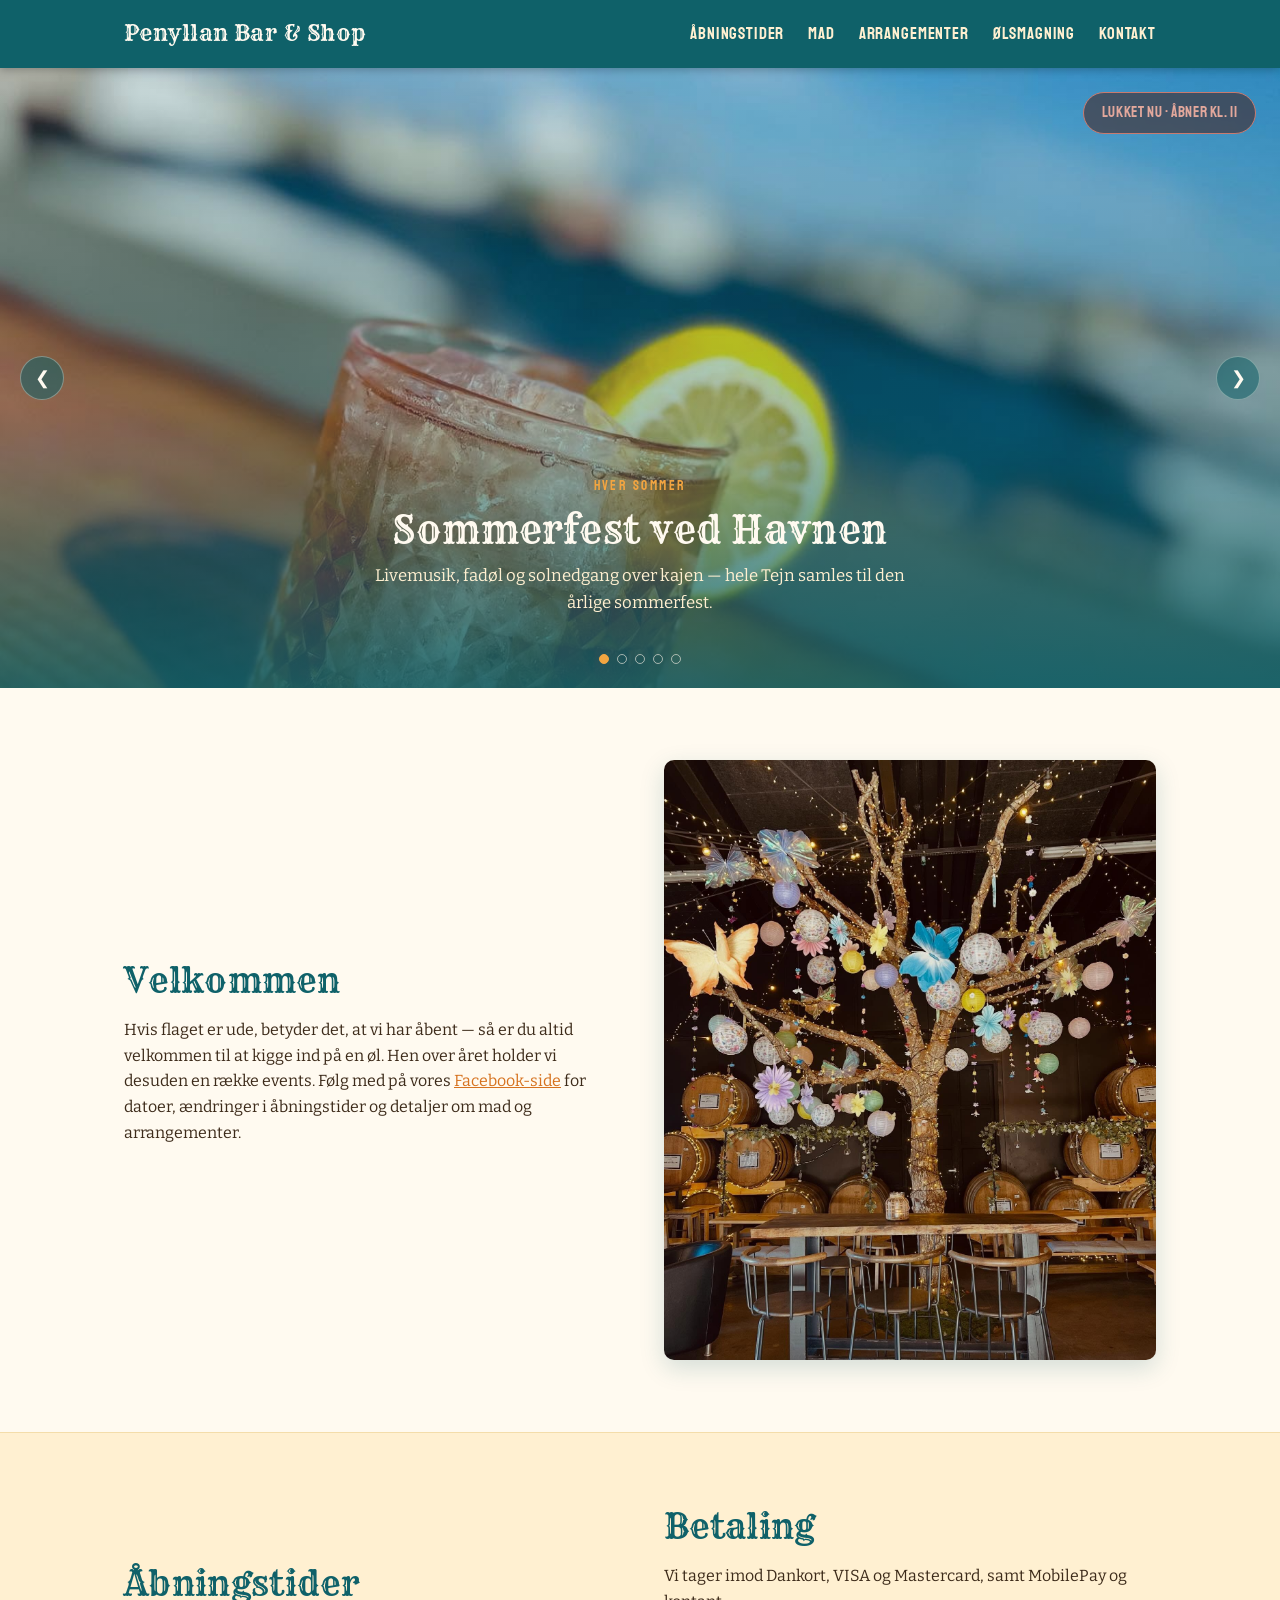
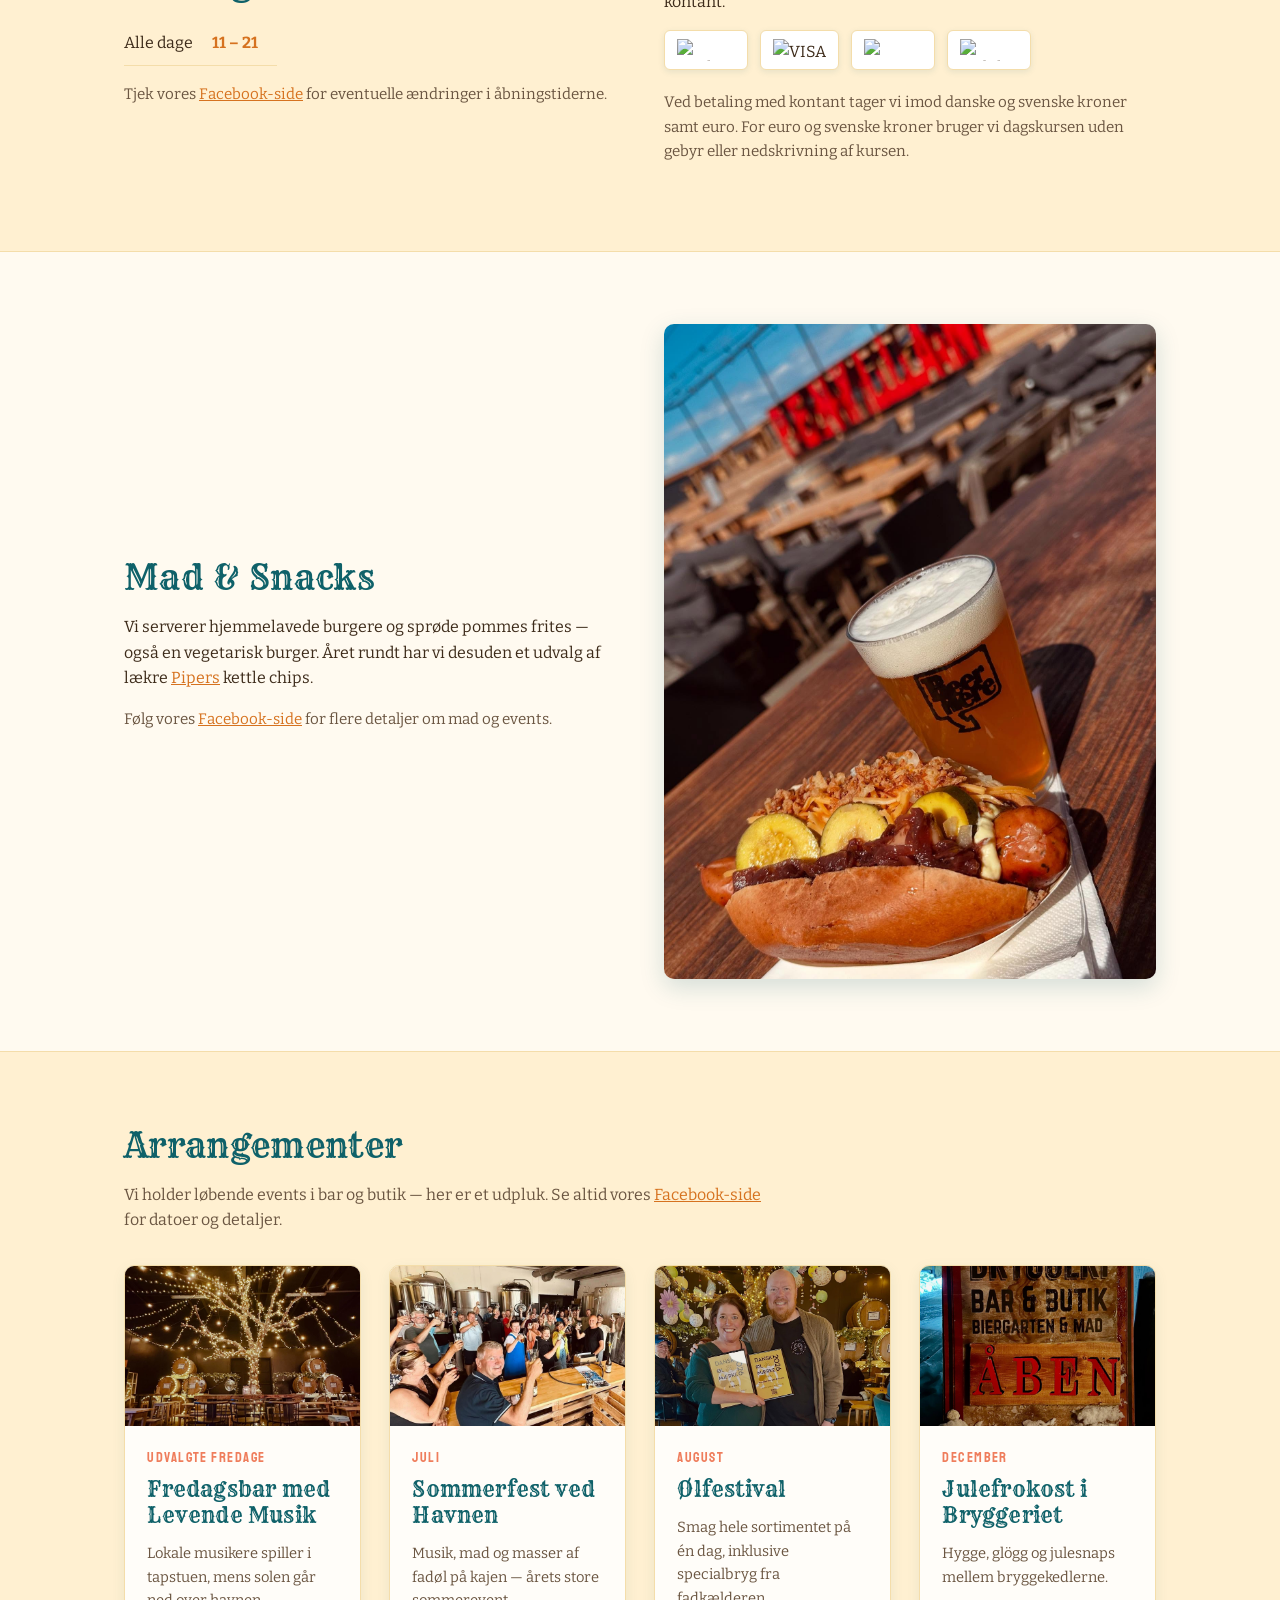
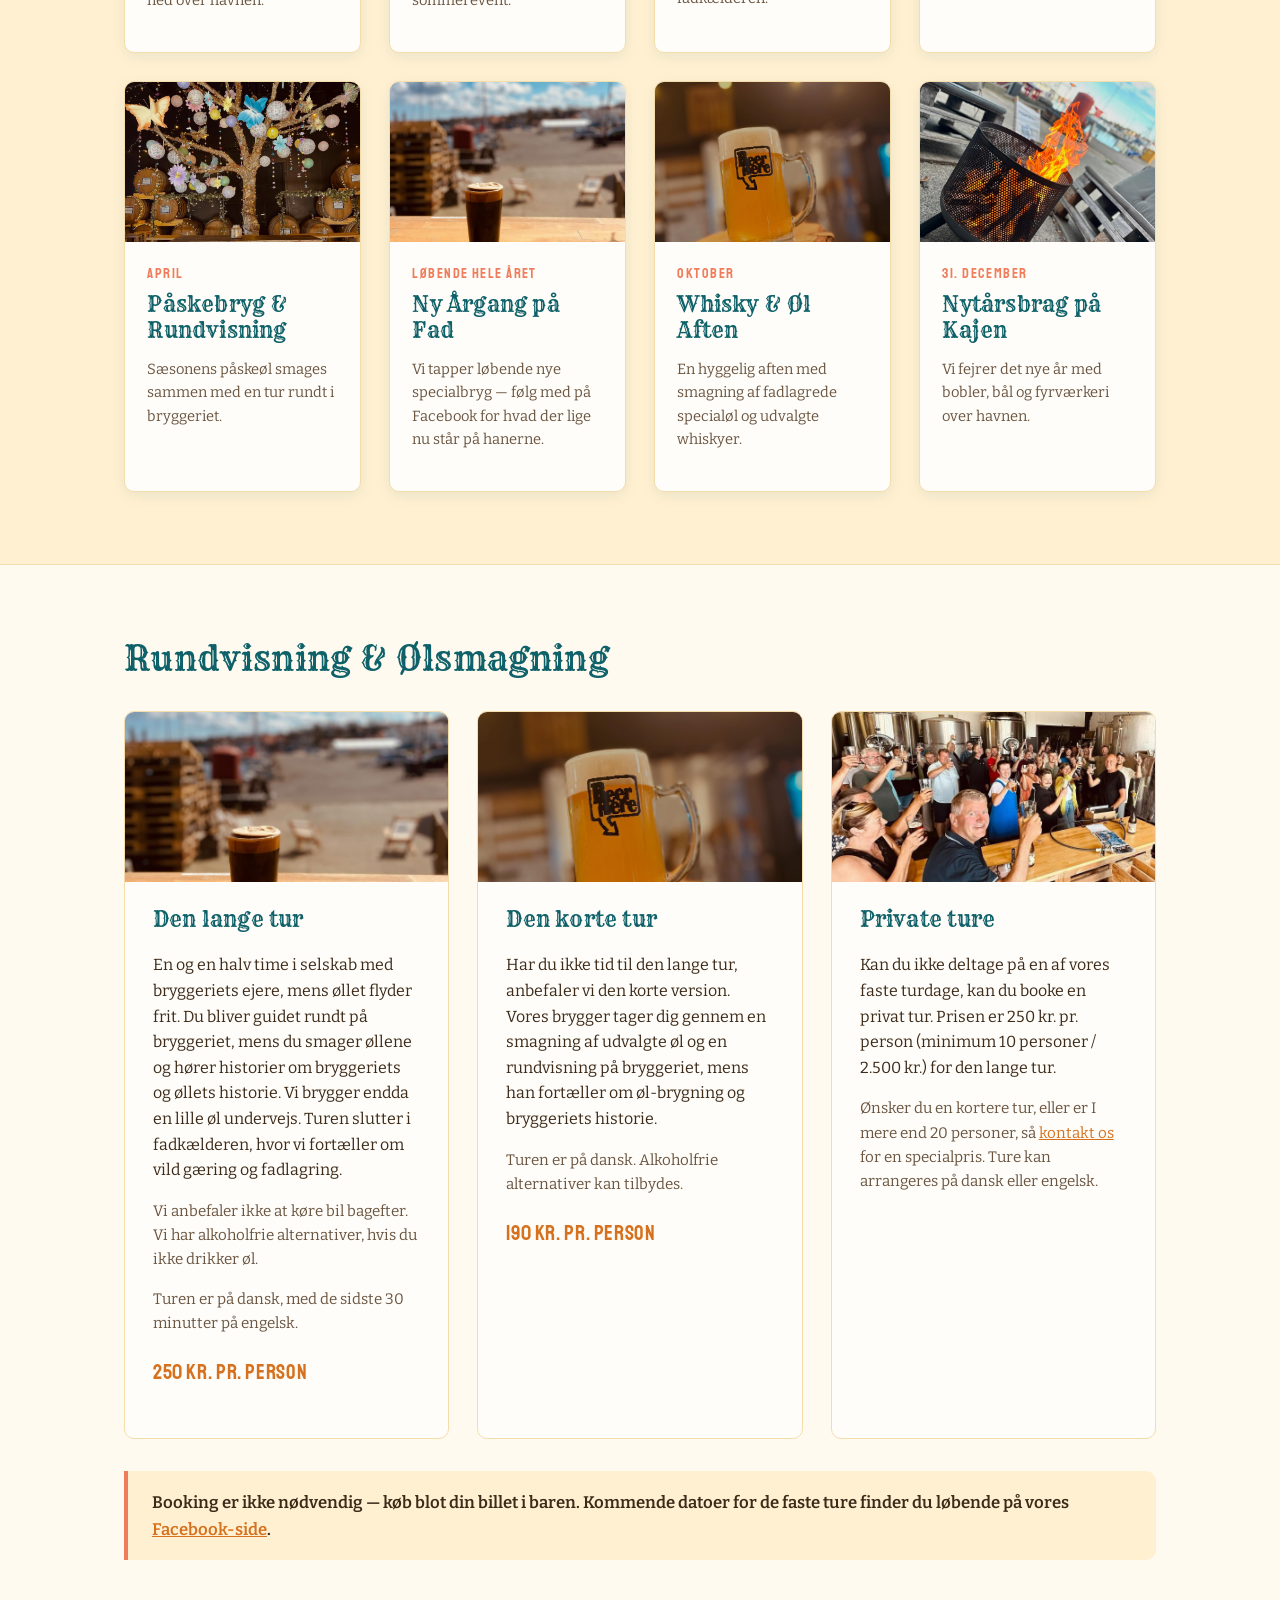
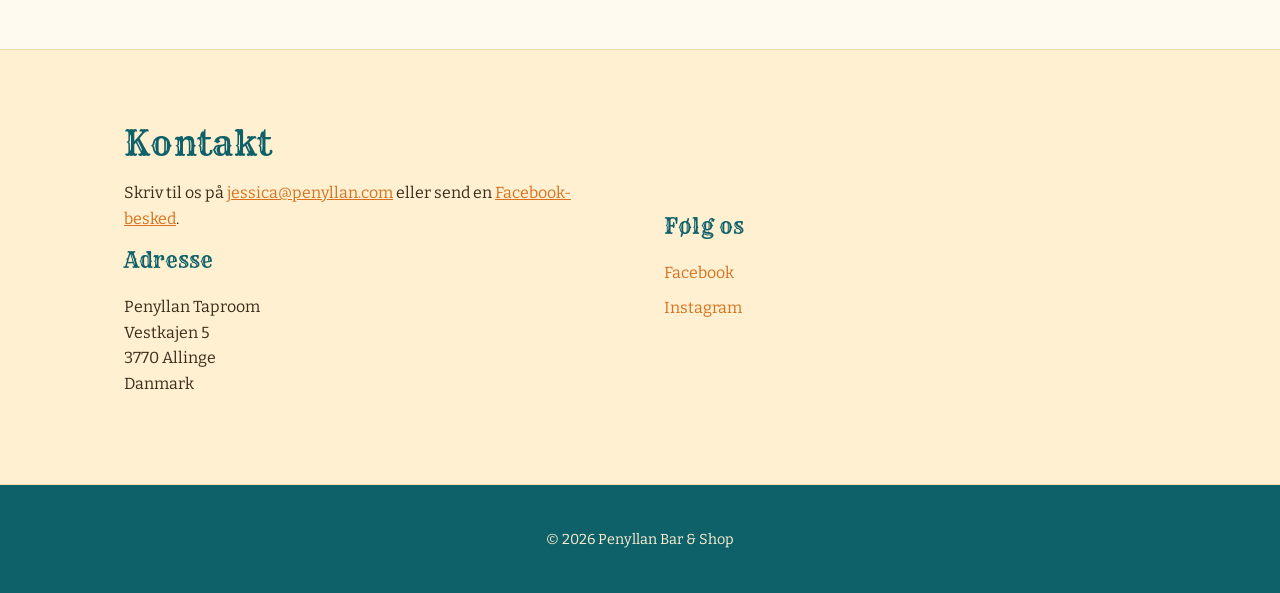
==== index.html @ b6dc0a8c "Add files via upload" ====
<!DOCTYPE html>
<html lang="da">
<head>
<meta charset="UTF-8">
<meta name="viewport" content="width=device-width, initial-scale=1.0">
<title>Penyllan Bar &amp; Shop</title>
<meta name="description" content="Penyllans Bar &amp; Butik ligger ved havnen i Tejn på Bornholm. Kom forbi og smag på et af vores 12 fadøl med udsigt over havnen.">
<link rel="preconnect" href="https://fonts.googleapis.com">
<link rel="preconnect" href="https://fonts.gstatic.com" crossorigin>
<link href="https://fonts.googleapis.com/css2?family=Rye&family=Staatliches&family=Bitter:ital,wght@0,400;0,600;0,700;1,400&display=swap" rel="stylesheet">
<link rel="stylesheet" href="styles.css">
</head>
<body>

<header class="site-header">
  <div class="container header-inner">
    <a href="#top" class="logo">Penyllan Bar &amp; Shop</a>

    <nav class="main-nav" id="main-nav">
      <a href="#aabningstider">Åbningstider</a>
      <a href="#mad">Mad</a>
      <a href="#arrangementer">Arrangementer</a>
      <a href="#tours">Ølsmagning</a>
      <a href="#kontakt">Kontakt</a>
    </nav>

    <button class="nav-toggle" id="nav-toggle" aria-label="Åbn menu" aria-expanded="false">
      <span></span><span></span><span></span>
    </button>
  </div>
</header>

<main id="top">

  <!-- Hero carousel -->
  <section class="carousel" id="carousel" aria-roledescription="karrusel" aria-label="Billeder fra arrangementer og fester">

    <div class="carousel-track" id="carousel-track">

      <div class="slide is-active" data-index="0">
        <img src="images/sommerfest-cocktail.jpg" alt="Cocktail med citron ved havnen i solskin">
        <div class="slide-caption">
          <p class="eyebrow">Hver sommer</p>
          <h2>Sommerfest ved Havnen</h2>
          <p>Livemusik, fadøl og solnedgang over kajen — hele Tejn samles til den årlige sommerfest.</p>
        </div>
      </div>

      <div class="slide" data-index="1">
        <img src="images/oelfestival-stout.jpg" alt="Mørk stout på bord med udsigt over havnen">
        <div class="slide-caption">
          <p class="eyebrow">August</p>
          <h2>Ølfestival</h2>
          <p>Smag dig gennem hele sortimentet på én dag — fra klassikere til eksperimenter fra fadkælderen.</p>
        </div>
      </div>

      <div class="slide" data-index="2">
        <img src="images/levende-musik-krus.jpg" alt="Beer Here krus på tønde med lyskæder">
        <div class="slide-caption">
          <p class="eyebrow">Udvalgte fredage</p>
          <h2>Levende Musik i Tapstuen</h2>
          <p>Lokale bands spiller til en øl og godt selskab med udsigt over havnen.</p>
        </div>
      </div>

      <div class="slide" data-index="3">
        <img src="images/julefrokost-skilt-sne.jpg" alt="Penyllan-skilt i sne med lyskæder om aftenen">
        <div class="slide-caption">
          <p class="eyebrow">December</p>
          <h2>Julefrokost i Bryggeriet</h2>
          <p>Hygge, glögg og julesnaps blandt bryggekedlerne, når mørket falder på.</p>
        </div>
      </div>

      <div class="slide" data-index="4">
        <img src="images/nytaarsfest-baal.jpg" alt="Bålfad på terrassen ved havnen om aftenen">
        <div class="slide-caption">
          <p class="eyebrow">31. december</p>
          <h2>Nytårsfest på Kajen</h2>
          <p>Fyrværkeri, bobler og bobler af øl, når vi fejrer nytår sammen med havnen som kulisse.</p>
        </div>
      </div>

    </div>

    <button class="carousel-arrow prev" id="carousel-prev" aria-label="Forrige billede">&#10094;</button>
    <button class="carousel-arrow next" id="carousel-next" aria-label="Næste billede">&#10095;</button>

    <div class="carousel-dots" id="carousel-dots"></div>

    <span class="badge-status" id="open-status">Tjek Facebook for åbningstider</span>
  </section>

  <section id="om" class="section">
    <div class="container two-col">
      <div>
        <h2>Velkommen</h2>
        <p>
          Hvis flaget er ude, betyder det, at vi har åbent — så er du altid velkommen til at kigge ind på en øl.
          Hen over året holder vi desuden en række events. Følg med på vores
          <a href="https://www.facebook.com/penyllanbarandshop" target="_blank" rel="noopener">Facebook-side</a>
          for datoer, ændringer i åbningstider og detaljer om mad og arrangementer.
        </p>
      </div>
      <div class="image-frame">
        <img src="images/om-traepynt.jpg" alt="Pyntet træ med lyskæder og tønder i bryggeriet">
      </div>
    </div>
  </section>

  <section id="aabningstider" class="section alt">
    <div class="container two-col">
      <div>
        <h2>Åbningstider</h2>
        <table class="hours-table">
          <tbody>
            <tr><th>Alle dage</th><td>11 – 21</td></tr>
          </tbody>
        </table>
        <p class="note">
          Tjek vores <a href="https://www.facebook.com/penyllanbarandshop" target="_blank" rel="noopener">Facebook-side</a>
          for eventuelle ændringer i åbningstiderne.
        </p>
      </div>
      <div>
        <h2>Betaling</h2>
        <p>Vi tager imod Dankort, VISA og Mastercard, samt MobilePay og kontant.</p>
        <div class="card-logos">
          <img src="images/payment-dankort.png" alt="Dankort">
          <img src="images/payment-visa.svg" alt="VISA">
          <img src="images/payment-mastercard.svg" alt="Mastercard">
          <img src="images/payment-mobilepay.svg" alt="MobilePay">
        </div>
        <p class="note">
          Ved betaling med kontant tager vi imod danske og svenske kroner samt euro.
          For euro og svenske kroner bruger vi dagskursen uden gebyr eller nedskrivning af kursen.
        </p>
      </div>
    </div>
  </section>

  <section id="mad" class="section">
    <div class="container two-col reverse">
      <div>
        <h2>Mad &amp; Snacks</h2>
        <p>
          Vi serverer hjemmelavede burgere og sprøde pommes frites — også en vegetarisk burger.
          Året rundt har vi desuden et udvalg af lækre <a href="https://www.piperscrisps.com/en" target="_blank" rel="noopener">Pipers</a> kettle chips.
        </p>
        <p class="note">
          Følg vores <a href="https://www.facebook.com/penyllanbarandshop" target="_blank" rel="noopener">Facebook-side</a>
          for flere detaljer om mad og events.
        </p>
      </div>
      <div class="image-frame">
        <img src="images/mad-hotdog-oel.jpg" alt="Hotdog med tilbehør og et glas Beer Here">
      </div>
    </div>
  </section>

  <section id="arrangementer" class="section alt">
    <div class="container">
      <h2>Arrangementer</h2>
      <p class="section-intro">
        Vi holder løbende events i bar og butik — her er et udpluk. Se altid vores
        <a href="https://www.facebook.com/penyllanbarandshop/events" target="_blank" rel="noopener">Facebook-side</a>
        for datoer og detaljer.
      </p>

      <div class="event-grid">
        <article class="event-card">
          <div class="event-image">
            <img src="images/fredagsbar-traelys.jpg" alt="Hyggeligt aftenmiljø med tønder og lyskæder">
          </div>
          <div class="event-body">
            <p class="event-date">Udvalgte fredage</p>
            <h3>Fredagsbar med Levende Musik</h3>
            <p>Lokale musikere spiller i tapstuen, mens solen går ned over havnen.</p>
          </div>
        </article>

        <article class="event-card">
          <div class="event-image">
            <img src="images/sommerfest-skaal.jpg" alt="Gæster skåler sammen i bryggeriet">
          </div>
          <div class="event-body">
            <p class="event-date">Juli</p>
            <h3>Sommerfest ved Havnen</h3>
            <p>Musik, mad og masser af fadøl på kajen — årets store sommerevent.</p>
          </div>
        </article>

        <article class="event-card">
          <div class="event-image">
            <img src="images/oelfestival-pris.jpg" alt="Penyllan modtager Dansk Ølmærke 2026">
          </div>
          <div class="event-body">
            <p class="event-date">August</p>
            <h3>Ølfestival</h3>
            <p>Smag hele sortimentet på én dag, inklusive specialbryg fra fadkælderen.</p>
          </div>
        </article>

        <article class="event-card">
          <div class="event-image">
            <img src="images/julefrokost-aaben-skilt.jpg" alt="Penyllan Bryggeri skilt i sne om aftenen">
          </div>
          <div class="event-body">
            <p class="event-date">December</p>
            <h3>Julefrokost i Bryggeriet</h3>
            <p>Hygge, glögg og julesnaps mellem bryggekedlerne.</p>
          </div>
        </article>

        <article class="event-card">
          <div class="event-image">
            <img src="images/om-traepynt.jpg" alt="Pyntet træ med lyskæder i bryggeriet">
          </div>
          <div class="event-body">
            <p class="event-date">April</p>
            <h3>Påskebryg &amp; Rundvisning</h3>
            <p>Sæsonens påskeøl smages sammen med en tur rundt i bryggeriet.</p>
          </div>
        </article>

        <article class="event-card">
          <div class="event-image">
            <img src="images/oelfestival-stout.jpg" alt="Mørk øl på bord med udsigt over havnen">
          </div>
          <div class="event-body">
            <p class="event-date">Løbende hele året</p>
            <h3>Ny Årgang på Fad</h3>
            <p>Vi tapper løbende nye specialbryg — følg med på Facebook for hvad der lige nu står på hanerne.</p>
          </div>
        </article>

        <article class="event-card">
          <div class="event-image">
            <img src="images/levende-musik-krus.jpg" alt="Ølkrus på tønde med lyskæder om aftenen">
          </div>
          <div class="event-body">
            <p class="event-date">Oktober</p>
            <h3>Whisky &amp; Øl Aften</h3>
            <p>En hyggelig aften med smagning af fadlagrede specialøl og udvalgte whiskyer.</p>
          </div>
        </article>

        <article class="event-card">
          <div class="event-image">
            <img src="images/nytaarsfest-baal.jpg" alt="Bålfad på terrassen ved havnen om aftenen">
          </div>
          <div class="event-body">
            <p class="event-date">31. december</p>
            <h3>Nytårsbrag på Kajen</h3>
            <p>Vi fejrer det nye år med bobler, bål og fyrværkeri over havnen.</p>
          </div>
        </article>
      </div>
    </div>
  </section>

  <section id="tours" class="section">
    <div class="container">
      <h2>Rundvisning &amp; Ølsmagning</h2>

      <div class="tour-grid">
        <article class="tour-card">
          <div class="tour-image">
            <img src="images/oelfestival-stout.jpg" alt="Smagning af mørk øl på bryggeriet">
          </div>
          <h3>Den lange tur</h3>
          <p>
            En og en halv time i selskab med bryggeriets ejere, mens øllet flyder frit.
            Du bliver guidet rundt på bryggeriet, mens du smager øllene og hører historier
            om bryggeriets og øllets historie. Vi brygger endda en lille øl undervejs.
            Turen slutter i fadkælderen, hvor vi fortæller om vild gæring og fadlagring.
          </p>
          <p class="note">Vi anbefaler ikke at køre bil bagefter. Vi har alkoholfrie alternativer, hvis du ikke drikker øl.</p>
          <p class="note">Turen er på dansk, med de sidste 30 minutter på engelsk.</p>
          <p class="price">250 kr. pr. person</p>
        </article>

        <article class="tour-card">
          <div class="tour-image">
            <img src="images/levende-musik-krus.jpg" alt="Ølkrus på tønde i tapstuen">
          </div>
          <h3>Den korte tur</h3>
          <p>
            Har du ikke tid til den lange tur, anbefaler vi den korte version.
            Vores brygger tager dig gennem en smagning af udvalgte øl og en rundvisning på bryggeriet,
            mens han fortæller om øl-brygning og bryggeriets historie.
          </p>
          <p class="note">Turen er på dansk. Alkoholfrie alternativer kan tilbydes.</p>
          <p class="price">190 kr. pr. person</p>
        </article>

        <article class="tour-card">
          <div class="tour-image">
            <img src="images/sommerfest-skaal.jpg" alt="Gæster skåler sammen under rundvisning">
          </div>
          <h3>Private ture</h3>
          <p>
            Kan du ikke deltage på en af vores faste turdage, kan du booke en privat tur.
            Prisen er 250 kr. pr. person (minimum 10 personer / 2.500 kr.) for den lange tur.
          </p>
          <p class="note">
            Ønsker du en kortere tur, eller er I mere end 20 personer, så
            <a href="mailto:jessica@penyllan.com">kontakt os</a> for en specialpris.
            Ture kan arrangeres på dansk eller engelsk.
          </p>
        </article>
      </div>

      <p class="callout">
        Booking er ikke nødvendig — køb blot din billet i baren.
        Kommende datoer for de faste ture finder du løbende på vores
        <a href="https://www.facebook.com/penyllanbarandshop/events" target="_blank" rel="noopener">Facebook-side</a>.
      </p>
    </div>
  </section>

  <section id="kontakt" class="section alt">
    <div class="container two-col">
      <div>
        <h2>Kontakt</h2>
        <p>
          Skriv til os på <a href="mailto:jessica@penyllan.com">jessica@penyllan.com</a>
          eller send en <a href="https://m.me/penyllan" target="_blank" rel="noopener">Facebook-besked</a>.
        </p>
        <h3>Adresse</h3>
        <p>
          Penyllan Taproom<br>
          Vestkajen 5<br>
          3770 Allinge<br>
          Danmark
        </p>
      </div>
      <div>
        <h3>Følg os</h3>
        <ul class="social-list">
          <li><a href="https://www.facebook.com/penyllan" target="_blank" rel="noopener">Facebook</a></li>
          <li><a href="https://www.instagram.com/explore/locations/926824244/penyllan-brewery/?hl=en" target="_blank" rel="noopener">Instagram</a></li>
        </ul>
      </div>
    </div>
  </section>

</main>

<footer class="site-footer">
  <div class="container">
    <p>&copy; 2026 Penyllan Bar &amp; Shop</p>
  </div>
</footer>

<script src="script.js"></script>
</body>
</html>
---- styles.css ----
:root {
  --amber: #f2a541;
  --amber-dark: #d6721f;
  --coral: #ef7d5c;
  --ink: #3d2b1a;
  --ink-soft: #6b5642;
  --cream: #fffaf0;
  --cream-alt: #fff0d1;
  --line: #f4ddaa;
  --wood-dark: #1f8f95;
  --wood-darker: #0f6169;
  --max-width: 1080px;
  --radius: 10px;
  font-size: 16px;
}

* { box-sizing: border-box; }

html { scroll-behavior: smooth; }

body {
  margin: 0;
  font-family: "Bitter", Georgia, serif;
  color: var(--ink);
  background: var(--cream);
  line-height: 1.6;
}

h1, h2, h3 {
  font-family: "Rye", Georgia, "Times New Roman", serif;
  font-weight: normal;
  color: var(--wood-darker);
  line-height: 1.25;
  letter-spacing: 0.01em;
  margin-top: 0;
}

h1 { font-size: 2.75rem; }
h2 { font-size: 2.1rem; margin-bottom: 1rem; }
h3 { font-size: 1.3rem; }

.eyebrow {
  display: inline-block;
  font-family: "Staatliches", sans-serif;
  text-transform: uppercase;
  letter-spacing: 0.18em;
  font-size: 0.85rem;
  color: var(--amber-dark);
  margin-bottom: 0.5rem;
}

a {
  color: var(--amber-dark);
}

a:hover { color: var(--ink); }

img { max-width: 100%; display: block; }

.container {
  max-width: var(--max-width);
  margin: 0 auto;
  padding: 0 1.5rem;
}

.section-intro {
  max-width: 640px;
  color: var(--ink-soft);
}

/* Header */

.site-header {
  position: sticky;
  top: 0;
  z-index: 50;
  background: var(--wood-darker);
  box-shadow: 0 2px 8px rgba(0,0,0,0.25);
}

.header-inner {
  display: flex;
  align-items: center;
  justify-content: space-between;
  height: 68px;
}

.logo {
  font-family: "Rye", Georgia, serif;
  font-size: 1.4rem;
  font-weight: normal;
  color: var(--cream) !important;
  letter-spacing: 0.02em;
  text-decoration: none;
  white-space: nowrap;
  flex-shrink: 0;
}

.main-nav {
  display: flex;
  gap: 1.5rem;
}

.main-nav a {
  font-family: "Staatliches", sans-serif;
  color: var(--cream-alt) !important;
  text-decoration: none;
  font-size: 1.05rem;
  letter-spacing: 0.05em;
  text-transform: uppercase;
  white-space: nowrap;
}

.main-nav a:hover {
  color: var(--amber) !important;
}

.nav-toggle {
  display: none;
  flex-direction: column;
  justify-content: center;
  gap: 5px;
  width: 34px;
  height: 34px;
  background: none;
  border: none;
  cursor: pointer;
}

.nav-toggle span {
  display: block;
  height: 2px;
  background: var(--cream);
  border-radius: 2px;
}

/* Carousel */

.carousel {
  position: relative;
  overflow: hidden;
  height: min(78vh, 620px);
  background: var(--wood-darker);
}

.carousel-track {
  position: relative;
  height: 100%;
}

.slide {
  position: absolute;
  inset: 0;
  opacity: 0;
  visibility: hidden;
  transition: opacity 0.7s ease;
}

.slide.is-active {
  opacity: 1;
  visibility: visible;
}

.slide img {
  width: 100%;
  height: 100%;
  object-fit: cover;
}

.slide::after {
  content: "";
  position: absolute;
  inset: 0;
  background: linear-gradient(0deg, rgba(15,97,105,0.88) 0%, rgba(15,97,105,0.35) 45%, rgba(15,97,105,0.15) 100%);
}

.slide-caption {
  position: absolute;
  left: 0;
  right: 0;
  bottom: 0;
  padding: 3rem 1.75rem 4.5rem;
  max-width: 720px;
  margin: 0 auto;
  color: var(--cream);
  z-index: 2;
  text-align: center;
}

.slide-caption .eyebrow {
  color: var(--amber);
}

.slide-caption h2 {
  color: var(--cream);
  font-size: 2.4rem;
  margin-bottom: 0.6rem;
}

.slide-caption p:last-child {
  color: var(--cream-alt);
  font-size: 1.05rem;
  max-width: 560px;
  margin: 0 auto;
}

.carousel-arrow {
  position: absolute;
  top: 50%;
  transform: translateY(-50%);
  z-index: 3;
  background: rgba(15,97,105,0.55);
  color: var(--cream);
  border: 1px solid rgba(250,243,232,0.35);
  border-radius: 50%;
  width: 44px;
  height: 44px;
  font-size: 1.1rem;
  cursor: pointer;
  transition: background 0.2s ease;
}

.carousel-arrow:hover {
  background: var(--amber-dark);
}

.carousel-arrow.prev { left: 1.25rem; }
.carousel-arrow.next { right: 1.25rem; }

.carousel-dots {
  position: absolute;
  bottom: 1.5rem;
  left: 0;
  right: 0;
  z-index: 3;
  display: flex;
  justify-content: center;
  gap: 0.5rem;
}

.carousel-dots button {
  width: 10px;
  height: 10px;
  border-radius: 50%;
  border: 1px solid rgba(250,243,232,0.6);
  background: transparent;
  cursor: pointer;
  padding: 0;
}

.carousel-dots button.is-active {
  background: var(--amber);
  border-color: var(--amber);
}

.badge-status {
  position: absolute;
  top: 1.5rem;
  right: 1.5rem;
  z-index: 3;
  display: inline-block;
  padding: 0.5rem 1.1rem;
  border-radius: 999px;
  background: rgba(15,97,105,0.55);
  border: 1px solid var(--amber);
  color: var(--amber);
  font-family: "Staatliches", sans-serif;
  letter-spacing: 0.04em;
  font-size: 0.95rem;
  backdrop-filter: blur(2px);
}

.badge-status.open {
  background: rgba(30,60,30,0.55);
  border-color: #6fae6f;
  color: #a8dba8;
}

.badge-status.closed {
  background: rgba(70,30,25,0.55);
  border-color: #c97a6e;
  color: #e3a89c;
}

/* Sections */

.section {
  padding: 4.5rem 0;
}

.section.alt {
  background: var(--cream-alt);
  border-top: 1px solid var(--line);
  border-bottom: 1px solid var(--line);
}

.two-col {
  display: grid;
  grid-template-columns: 1fr 1fr;
  gap: 3rem;
  align-items: center;
}

.two-col.reverse {
  grid-template-columns: 1fr 1fr;
}

.two-col.reverse .image-frame {
  order: 2;
}

.image-frame {
  border-radius: var(--radius);
  overflow: hidden;
  box-shadow: 0 8px 24px rgba(15,97,105,0.18);
}

.note {
  color: var(--ink-soft);
  font-size: 0.95rem;
}

.callout {
  background: var(--cream-alt);
  border-left: 4px solid var(--coral);
  border-radius: 0 var(--radius) var(--radius) 0;
  padding: 1.1rem 1.5rem;
  font-size: 1.05rem;
  color: var(--ink);
  font-weight: 600;
}

.callout a {
  color: var(--amber-dark);
  text-decoration: underline;
}

.price {
  font-family: "Staatliches", sans-serif;
  letter-spacing: 0.03em;
  color: var(--amber-dark);
  font-size: 1.3rem;
}

/* Card logos */

.card-logos {
  display: flex;
  flex-wrap: wrap;
  gap: 0.75rem;
  margin: 1rem 0 1.25rem;
}

.card-logos img {
  height: 40px;
  width: auto;
  max-width: 84px;
  object-fit: contain;
  background: #fff;
  border-radius: 6px;
  border: 1px solid var(--line);
  box-shadow: 0 2px 6px rgba(15,97,105,0.1);
  padding: 0.5rem 0.75rem;
}

.card-logos {
  align-items: center;
}

/* Opening hours table */

.hours-table {
  border-collapse: collapse;
  margin-bottom: 1rem;
}

.hours-table th, .hours-table td {
  text-align: left;
  padding: 0.6rem 1.2rem 0.6rem 0;
  border-bottom: 1px solid var(--line);
}

.hours-table th {
  font-family: "Bitter", Georgia, serif;
  font-weight: normal;
  color: var(--ink);
}

.hours-table td {
  font-weight: bold;
  color: var(--amber-dark);
}

/* Events */

.event-grid {
  display: grid;
  grid-template-columns: repeat(4, 1fr);
  gap: 1.75rem;
  margin-top: 2rem;
}

.event-card {
  background: #fffdf9;
  border: 1px solid var(--line);
  border-radius: var(--radius);
  overflow: hidden;
  box-shadow: 0 4px 14px rgba(15,97,105,0.08);
  transition: transform 0.2s ease, box-shadow 0.2s ease;
}

.event-card:hover {
  transform: translateY(-4px);
  box-shadow: 0 10px 22px rgba(15,97,105,0.14);
}

.event-image img {
  width: 100%;
  height: 160px;
  object-fit: cover;
}

.event-body {
  padding: 1.25rem 1.4rem 1.5rem;
}

.event-date {
  font-family: "Staatliches", sans-serif;
  text-transform: uppercase;
  letter-spacing: 0.1em;
  font-size: 0.9rem;
  color: var(--coral);
  margin: 0 0 0.4rem;
}

.event-body h3 {
  margin-bottom: 0.5rem;
}

.event-body p:last-child {
  color: var(--ink-soft);
  font-size: 0.92rem;
}

/* Tours */

.tour-grid {
  display: grid;
  grid-template-columns: repeat(3, 1fr);
  gap: 1.75rem;
  margin: 2rem 0;
}

.tour-card {
  background: var(--cream-alt);
  border: 1px solid var(--line);
  border-radius: var(--radius);
  padding: 0 0 1.75rem;
  overflow: hidden;
}

.section:not(.alt) .tour-card {
  background: #fffdf9;
}

.tour-image {
  margin: 0 0 1.5rem;
}

.tour-image img {
  width: 100%;
  height: 170px;
  object-fit: cover;
}

.tour-card h3,
.tour-card p {
  margin-left: 1.75rem;
  margin-right: 1.75rem;
}

/* Contact / social */

.social-list {
  list-style: none;
  padding: 0;
  margin: 0;
  display: flex;
  flex-direction: column;
  gap: 0.6rem;
}

.social-list a {
  text-decoration: none;
}

/* Footer */

.site-footer {
  background: var(--wood-darker);
  color: var(--cream-alt);
  padding: 1.75rem 0;
  text-align: center;
  font-size: 0.9rem;
}

/* Responsive */

@media (max-width: 900px) {
  .event-grid {
    grid-template-columns: repeat(2, 1fr);
  }
}

@media (max-width: 800px) {
  .two-col, .two-col.reverse {
    grid-template-columns: 1fr;
    gap: 2rem;
  }

  .two-col.reverse .image-frame {
    order: 0;
  }

  .tour-grid {
    grid-template-columns: 1fr;
  }
}

@media (max-width: 700px) {
  h1 { font-size: 2.1rem; }

  .main-nav {
    position: absolute;
    top: 68px;
    left: 0;
    right: 0;
    background: var(--wood-darker);
    flex-direction: column;
    gap: 0;
    max-height: 0;
    overflow: hidden;
    transition: max-height 0.25s ease;
  }

  .main-nav.open {
    max-height: 400px;
  }

  .main-nav a {
    padding: 1rem 1.5rem;
    border-top: 1px solid rgba(255,255,255,0.08);
  }

  .nav-toggle {
    display: flex;
  }

  .carousel {
    height: min(60vh, 480px);
  }

  .slide-caption {
    padding: 2rem 1.25rem 3.5rem;
  }

  .slide-caption h2 {
    font-size: 1.7rem;
  }

  .event-grid {
    grid-template-columns: 1fr;
  }
}
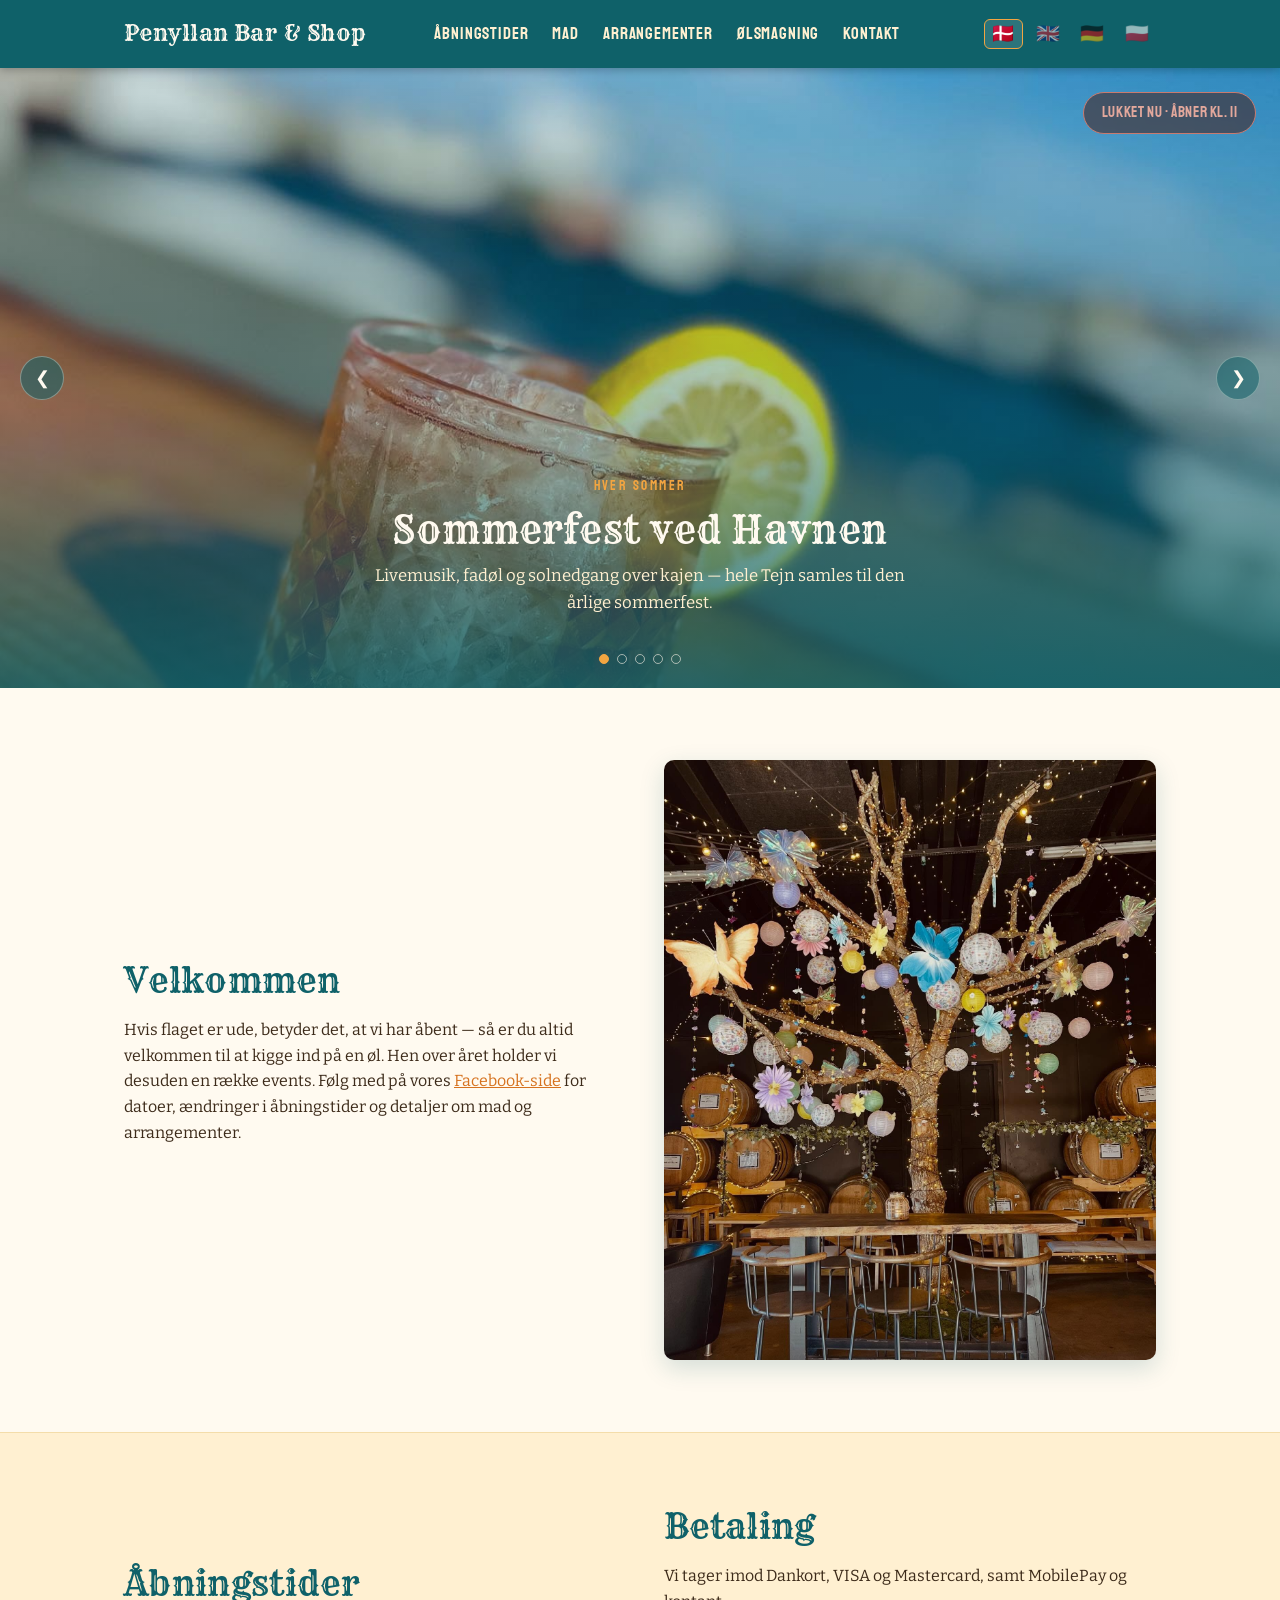
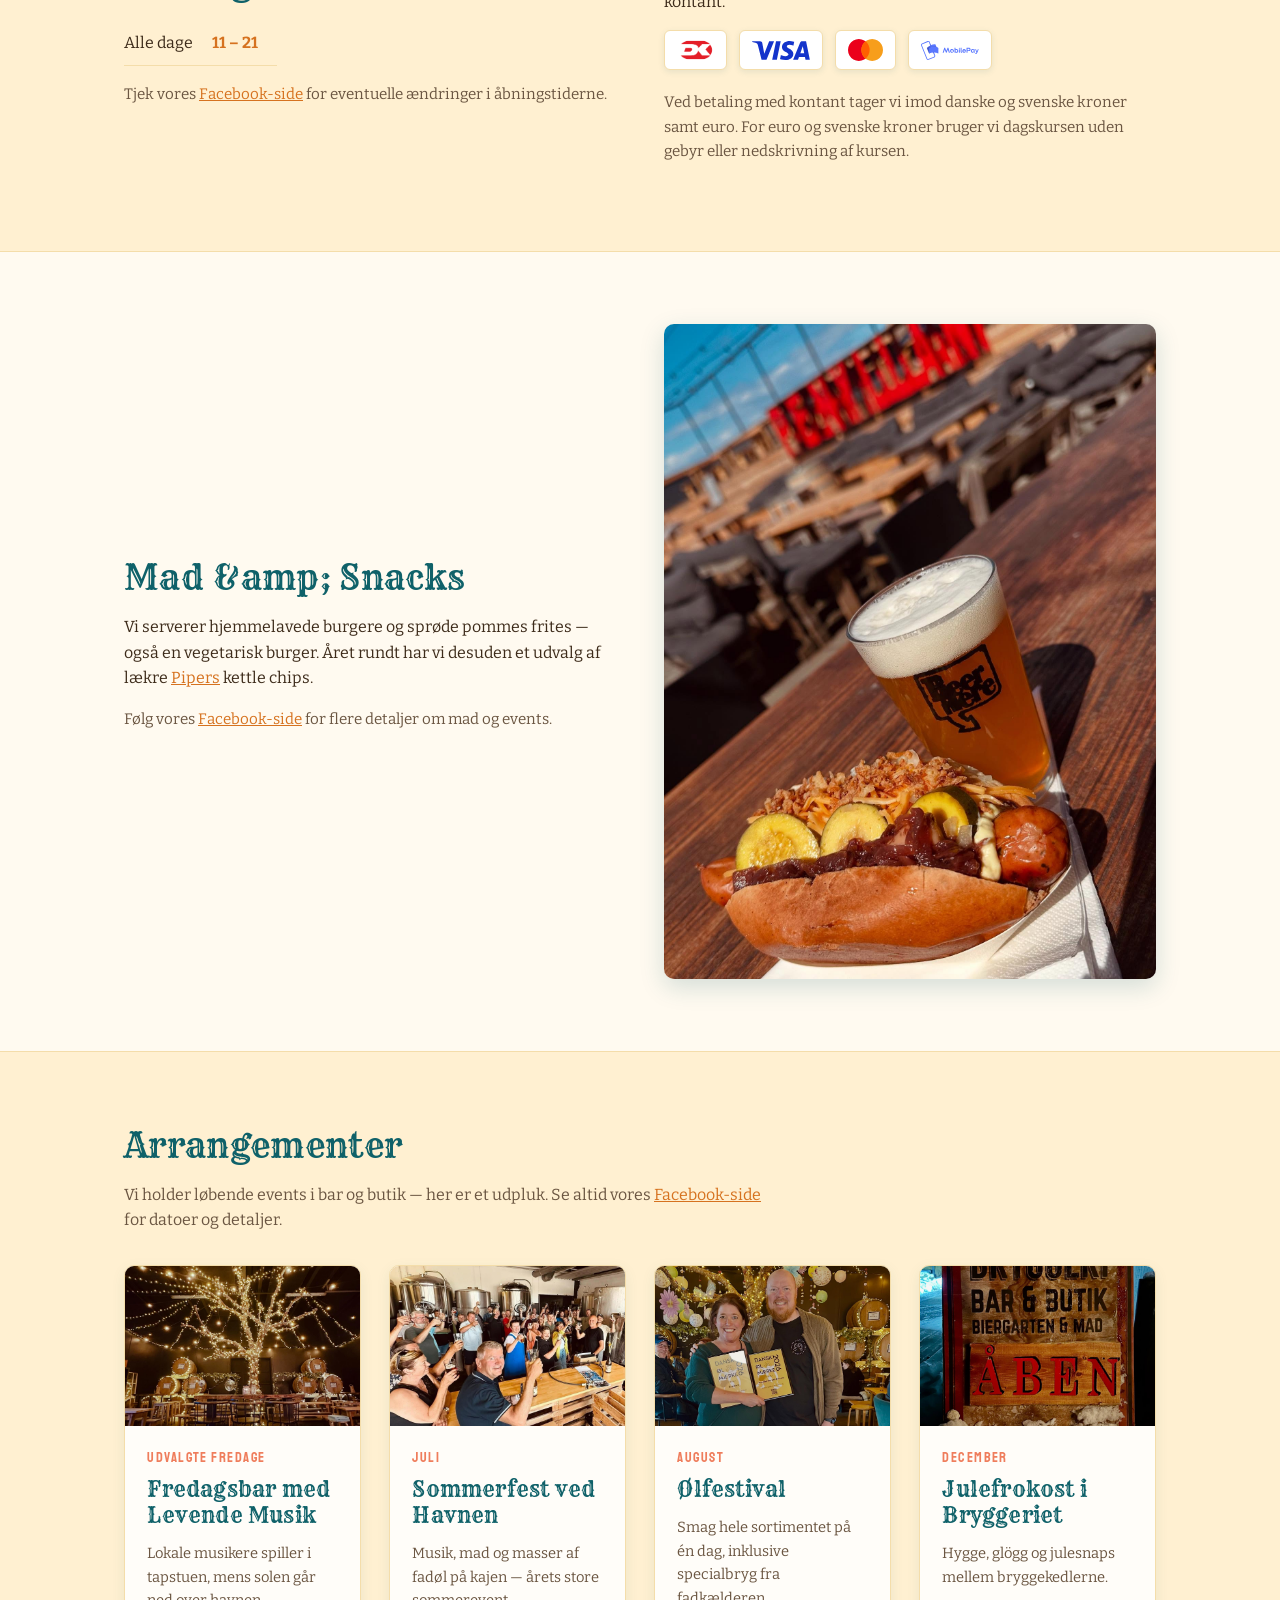
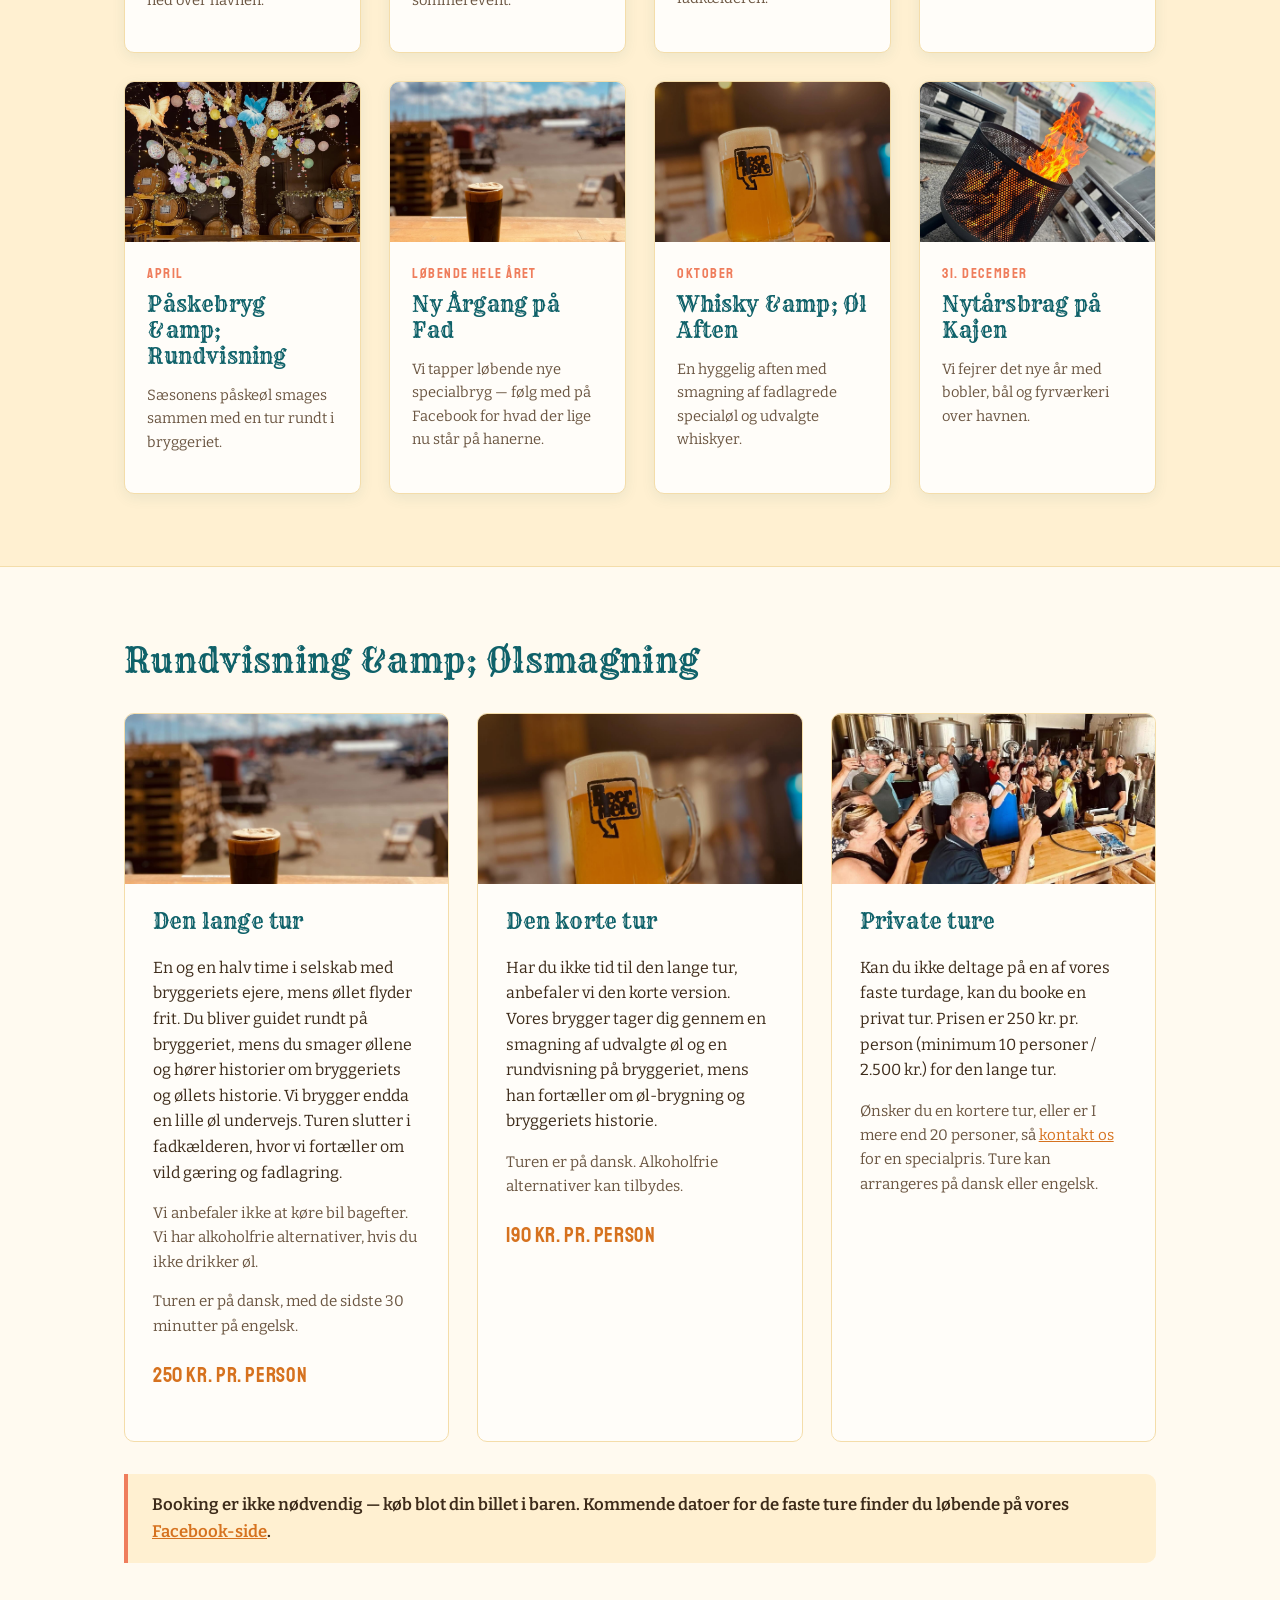
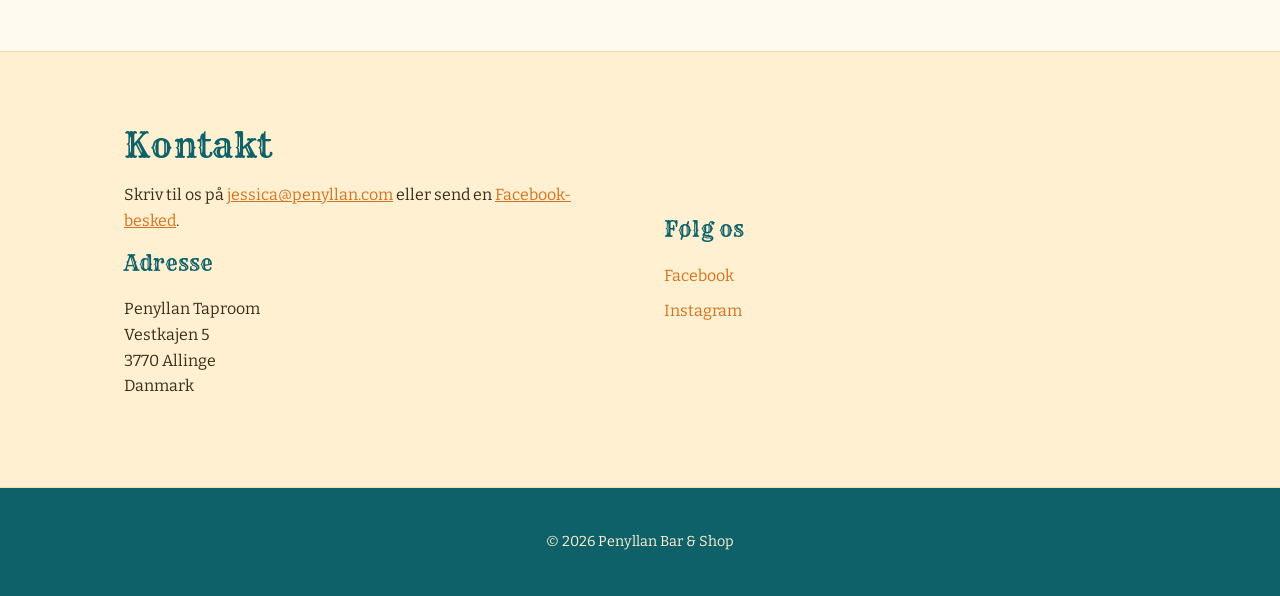
==== commit e8d12425: "Add files via upload" ====
--- a/index.html
+++ b/index.html
@@ -17,14 +17,21 @@
     <a href="#top" class="logo">Penyllan Bar &amp; Shop</a>
 
     <nav class="main-nav" id="main-nav">
-      <a href="#aabningstider">Åbningstider</a>
-      <a href="#mad">Mad</a>
-      <a href="#arrangementer">Arrangementer</a>
-      <a href="#tours">Ølsmagning</a>
-      <a href="#kontakt">Kontakt</a>
+      <a href="#aabningstider" data-i18n="nav.hours">Åbningstider</a>
+      <a href="#mad" data-i18n="nav.food">Mad</a>
+      <a href="#arrangementer" data-i18n="nav.events">Arrangementer</a>
+      <a href="#tours" data-i18n="nav.tours">Ølsmagning</a>
+      <a href="#kontakt" data-i18n="nav.contact">Kontakt</a>
     </nav>
 
-    <button class="nav-toggle" id="nav-toggle" aria-label="Åbn menu" aria-expanded="false">
+    <div class="lang-switcher" id="lang-switcher">
+      <button type="button" class="lang-btn is-active" data-lang="da" aria-label="Dansk" title="Dansk">🇩🇰</button>
+      <button type="button" class="lang-btn" data-lang="en" aria-label="English" title="English">🇬🇧</button>
+      <button type="button" class="lang-btn" data-lang="de" aria-label="Deutsch" title="Deutsch">🇩🇪</button>
+      <button type="button" class="lang-btn" data-lang="pl" aria-label="Polski" title="Polski">🇵🇱</button>
+    </div>
+
+    <button class="nav-toggle" id="nav-toggle" aria-label="Åbn menu" data-i18n-aria="nav.toggle" aria-expanded="false">
       <span></span><span></span><span></span>
     </button>
   </div>
@@ -33,70 +40,70 @@
 <main id="top">
 
   <!-- Hero carousel -->
-  <section class="carousel" id="carousel" aria-roledescription="karrusel" aria-label="Billeder fra arrangementer og fester">
+  <section class="carousel" id="carousel" aria-roledescription="karrusel" aria-label="Billeder fra arrangementer og fester" data-i18n-aria="carousel.ariaLabel">
 
     <div class="carousel-track" id="carousel-track">
 
       <div class="slide is-active" data-index="0">
-        <img src="images/sommerfest-cocktail.jpg" alt="Cocktail med citron ved havnen i solskin">
-        <div class="slide-caption">
-          <p class="eyebrow">Hver sommer</p>
-          <h2>Sommerfest ved Havnen</h2>
-          <p>Livemusik, fadøl og solnedgang over kajen — hele Tejn samles til den årlige sommerfest.</p>
+        <img src="images/sommerfest-cocktail.jpg" alt="Cocktail med citron ved havnen i solskin" data-i18n-alt="slide1.alt">
+        <div class="slide-caption">
+          <p class="eyebrow" data-i18n="slide1.eyebrow">Hver sommer</p>
+          <h2 data-i18n="slide1.title">Sommerfest ved Havnen</h2>
+          <p data-i18n="slide1.text">Livemusik, fadøl og solnedgang over kajen — hele Tejn samles til den årlige sommerfest.</p>
         </div>
       </div>
 
       <div class="slide" data-index="1">
-        <img src="images/oelfestival-stout.jpg" alt="Mørk stout på bord med udsigt over havnen">
-        <div class="slide-caption">
-          <p class="eyebrow">August</p>
-          <h2>Ølfestival</h2>
-          <p>Smag dig gennem hele sortimentet på én dag — fra klassikere til eksperimenter fra fadkælderen.</p>
+        <img src="images/oelfestival-stout.jpg" alt="Mørk stout på bord med udsigt over havnen" data-i18n-alt="slide2.alt">
+        <div class="slide-caption">
+          <p class="eyebrow" data-i18n="slide2.eyebrow">August</p>
+          <h2 data-i18n="slide2.title">Ølfestival</h2>
+          <p data-i18n="slide2.text">Smag dig gennem hele sortimentet på én dag — fra klassikere til eksperimenter fra fadkælderen.</p>
         </div>
       </div>
 
       <div class="slide" data-index="2">
-        <img src="images/levende-musik-krus.jpg" alt="Beer Here krus på tønde med lyskæder">
-        <div class="slide-caption">
-          <p class="eyebrow">Udvalgte fredage</p>
-          <h2>Levende Musik i Tapstuen</h2>
-          <p>Lokale bands spiller til en øl og godt selskab med udsigt over havnen.</p>
+        <img src="images/levende-musik-krus.jpg" alt="Beer Here krus på tønde med lyskæder" data-i18n-alt="slide3.alt">
+        <div class="slide-caption">
+          <p class="eyebrow" data-i18n="slide3.eyebrow">Udvalgte fredage</p>
+          <h2 data-i18n="slide3.title">Levende Musik i Tapstuen</h2>
+          <p data-i18n="slide3.text">Lokale bands spiller til en øl og godt selskab med udsigt over havnen.</p>
         </div>
       </div>
 
       <div class="slide" data-index="3">
-        <img src="images/julefrokost-skilt-sne.jpg" alt="Penyllan-skilt i sne med lyskæder om aftenen">
-        <div class="slide-caption">
-          <p class="eyebrow">December</p>
-          <h2>Julefrokost i Bryggeriet</h2>
-          <p>Hygge, glögg og julesnaps blandt bryggekedlerne, når mørket falder på.</p>
+        <img src="images/julefrokost-skilt-sne.jpg" alt="Penyllan-skilt i sne med lyskæder om aftenen" data-i18n-alt="slide4.alt">
+        <div class="slide-caption">
+          <p class="eyebrow" data-i18n="slide4.eyebrow">December</p>
+          <h2 data-i18n="slide4.title">Julefrokost i Bryggeriet</h2>
+          <p data-i18n="slide4.text">Hygge, glögg og julesnaps blandt bryggekedlerne, når mørket falder på.</p>
         </div>
       </div>
 
       <div class="slide" data-index="4">
-        <img src="images/nytaarsfest-baal.jpg" alt="Bålfad på terrassen ved havnen om aftenen">
-        <div class="slide-caption">
-          <p class="eyebrow">31. december</p>
-          <h2>Nytårsfest på Kajen</h2>
-          <p>Fyrværkeri, bobler og bobler af øl, når vi fejrer nytår sammen med havnen som kulisse.</p>
-        </div>
-      </div>
-
-    </div>
-
-    <button class="carousel-arrow prev" id="carousel-prev" aria-label="Forrige billede">&#10094;</button>
-    <button class="carousel-arrow next" id="carousel-next" aria-label="Næste billede">&#10095;</button>
+        <img src="images/nytaarsfest-baal.jpg" alt="Bålfad på terrassen ved havnen om aftenen" data-i18n-alt="slide5.alt">
+        <div class="slide-caption">
+          <p class="eyebrow" data-i18n="slide5.eyebrow">31. december</p>
+          <h2 data-i18n="slide5.title">Nytårsfest på Kajen</h2>
+          <p data-i18n="slide5.text">Fyrværkeri, bobler og bobler af øl, når vi fejrer nytår sammen med havnen som kulisse.</p>
+        </div>
+      </div>
+
+    </div>
+
+    <button class="carousel-arrow prev" id="carousel-prev" aria-label="Forrige billede" data-i18n-aria="carousel.prev">&#10094;</button>
+    <button class="carousel-arrow next" id="carousel-next" aria-label="Næste billede" data-i18n-aria="carousel.next">&#10095;</button>
 
     <div class="carousel-dots" id="carousel-dots"></div>
 
-    <span class="badge-status" id="open-status">Tjek Facebook for åbningstider</span>
+    <span class="badge-status" id="open-status" data-i18n="status.checkFacebook">Tjek Facebook for åbningstider</span>
   </section>
 
   <section id="om" class="section">
     <div class="container two-col">
       <div>
-        <h2>Velkommen</h2>
-        <p>
+        <h2 data-i18n="welcome.title">Velkommen</h2>
+        <p data-i18n-html="welcome.text">
           Hvis flaget er ude, betyder det, at vi har åbent — så er du altid velkommen til at kigge ind på en øl.
           Hen over året holder vi desuden en række events. Følg med på vores
           <a href="https://www.facebook.com/penyllanbarandshop" target="_blank" rel="noopener">Facebook-side</a>
@@ -104,7 +111,7 @@
         </p>
       </div>
       <div class="image-frame">
-        <img src="images/om-traepynt.jpg" alt="Pyntet træ med lyskæder og tønder i bryggeriet">
+        <img src="images/om-traepynt.jpg" alt="Pyntet træ med lyskæder og tønder i bryggeriet" data-i18n-alt="welcome.imgAlt">
       </div>
     </div>
   </section>
@@ -112,27 +119,27 @@
   <section id="aabningstider" class="section alt">
     <div class="container two-col">
       <div>
-        <h2>Åbningstider</h2>
+        <h2 data-i18n="hours.title">Åbningstider</h2>
         <table class="hours-table">
           <tbody>
-            <tr><th>Alle dage</th><td>11 – 21</td></tr>
+            <tr><th data-i18n="hours.everyday">Alle dage</th><td>11 – 21</td></tr>
           </tbody>
         </table>
-        <p class="note">
+        <p class="note" data-i18n-html="hours.note">
           Tjek vores <a href="https://www.facebook.com/penyllanbarandshop" target="_blank" rel="noopener">Facebook-side</a>
           for eventuelle ændringer i åbningstiderne.
         </p>
       </div>
       <div>
-        <h2>Betaling</h2>
-        <p>Vi tager imod Dankort, VISA og Mastercard, samt MobilePay og kontant.</p>
+        <h2 data-i18n="payment.title">Betaling</h2>
+        <p data-i18n="payment.text">Vi tager imod Dankort, VISA og Mastercard, samt MobilePay og kontant.</p>
         <div class="card-logos">
           <img src="images/payment-dankort.png" alt="Dankort">
           <img src="images/payment-visa.svg" alt="VISA">
           <img src="images/payment-mastercard.svg" alt="Mastercard">
           <img src="images/payment-mobilepay.svg" alt="MobilePay">
         </div>
-        <p class="note">
+        <p class="note" data-i18n="payment.note">
           Ved betaling med kontant tager vi imod danske og svenske kroner samt euro.
           For euro og svenske kroner bruger vi dagskursen uden gebyr eller nedskrivning af kursen.
         </p>
@@ -143,26 +150,26 @@
   <section id="mad" class="section">
     <div class="container two-col reverse">
       <div>
-        <h2>Mad &amp; Snacks</h2>
-        <p>
+        <h2 data-i18n="food.title">Mad &amp; Snacks</h2>
+        <p data-i18n-html="food.text">
           Vi serverer hjemmelavede burgere og sprøde pommes frites — også en vegetarisk burger.
           Året rundt har vi desuden et udvalg af lækre <a href="https://www.piperscrisps.com/en" target="_blank" rel="noopener">Pipers</a> kettle chips.
         </p>
-        <p class="note">
+        <p class="note" data-i18n-html="food.note">
           Følg vores <a href="https://www.facebook.com/penyllanbarandshop" target="_blank" rel="noopener">Facebook-side</a>
           for flere detaljer om mad og events.
         </p>
       </div>
       <div class="image-frame">
-        <img src="images/mad-hotdog-oel.jpg" alt="Hotdog med tilbehør og et glas Beer Here">
+        <img src="images/mad-hotdog-oel.jpg" alt="Hotdog med tilbehør og et glas Beer Here" data-i18n-alt="food.imgAlt">
       </div>
     </div>
   </section>
 
   <section id="arrangementer" class="section alt">
     <div class="container">
-      <h2>Arrangementer</h2>
-      <p class="section-intro">
+      <h2 data-i18n="events.title">Arrangementer</h2>
+      <p class="section-intro" data-i18n-html="events.intro">
         Vi holder løbende events i bar og butik — her er et udpluk. Se altid vores
         <a href="https://www.facebook.com/penyllanbarandshop/events" target="_blank" rel="noopener">Facebook-side</a>
         for datoer og detaljer.
@@ -171,89 +178,89 @@
       <div class="event-grid">
         <article class="event-card">
           <div class="event-image">
-            <img src="images/fredagsbar-traelys.jpg" alt="Hyggeligt aftenmiljø med tønder og lyskæder">
-          </div>
-          <div class="event-body">
-            <p class="event-date">Udvalgte fredage</p>
-            <h3>Fredagsbar med Levende Musik</h3>
-            <p>Lokale musikere spiller i tapstuen, mens solen går ned over havnen.</p>
-          </div>
-        </article>
-
-        <article class="event-card">
-          <div class="event-image">
-            <img src="images/sommerfest-skaal.jpg" alt="Gæster skåler sammen i bryggeriet">
-          </div>
-          <div class="event-body">
-            <p class="event-date">Juli</p>
-            <h3>Sommerfest ved Havnen</h3>
-            <p>Musik, mad og masser af fadøl på kajen — årets store sommerevent.</p>
-          </div>
-        </article>
-
-        <article class="event-card">
-          <div class="event-image">
-            <img src="images/oelfestival-pris.jpg" alt="Penyllan modtager Dansk Ølmærke 2026">
-          </div>
-          <div class="event-body">
-            <p class="event-date">August</p>
-            <h3>Ølfestival</h3>
-            <p>Smag hele sortimentet på én dag, inklusive specialbryg fra fadkælderen.</p>
-          </div>
-        </article>
-
-        <article class="event-card">
-          <div class="event-image">
-            <img src="images/julefrokost-aaben-skilt.jpg" alt="Penyllan Bryggeri skilt i sne om aftenen">
-          </div>
-          <div class="event-body">
-            <p class="event-date">December</p>
-            <h3>Julefrokost i Bryggeriet</h3>
-            <p>Hygge, glögg og julesnaps mellem bryggekedlerne.</p>
-          </div>
-        </article>
-
-        <article class="event-card">
-          <div class="event-image">
-            <img src="images/om-traepynt.jpg" alt="Pyntet træ med lyskæder i bryggeriet">
-          </div>
-          <div class="event-body">
-            <p class="event-date">April</p>
-            <h3>Påskebryg &amp; Rundvisning</h3>
-            <p>Sæsonens påskeøl smages sammen med en tur rundt i bryggeriet.</p>
-          </div>
-        </article>
-
-        <article class="event-card">
-          <div class="event-image">
-            <img src="images/oelfestival-stout.jpg" alt="Mørk øl på bord med udsigt over havnen">
-          </div>
-          <div class="event-body">
-            <p class="event-date">Løbende hele året</p>
-            <h3>Ny Årgang på Fad</h3>
-            <p>Vi tapper løbende nye specialbryg — følg med på Facebook for hvad der lige nu står på hanerne.</p>
-          </div>
-        </article>
-
-        <article class="event-card">
-          <div class="event-image">
-            <img src="images/levende-musik-krus.jpg" alt="Ølkrus på tønde med lyskæder om aftenen">
-          </div>
-          <div class="event-body">
-            <p class="event-date">Oktober</p>
-            <h3>Whisky &amp; Øl Aften</h3>
-            <p>En hyggelig aften med smagning af fadlagrede specialøl og udvalgte whiskyer.</p>
-          </div>
-        </article>
-
-        <article class="event-card">
-          <div class="event-image">
-            <img src="images/nytaarsfest-baal.jpg" alt="Bålfad på terrassen ved havnen om aftenen">
-          </div>
-          <div class="event-body">
-            <p class="event-date">31. december</p>
-            <h3>Nytårsbrag på Kajen</h3>
-            <p>Vi fejrer det nye år med bobler, bål og fyrværkeri over havnen.</p>
+            <img src="images/fredagsbar-traelys.jpg" alt="Hyggeligt aftenmiljø med tønder og lyskæder" data-i18n-alt="event1.alt">
+          </div>
+          <div class="event-body">
+            <p class="event-date" data-i18n="event1.date">Udvalgte fredage</p>
+            <h3 data-i18n="event1.title">Fredagsbar med Levende Musik</h3>
+            <p data-i18n="event1.text">Lokale musikere spiller i tapstuen, mens solen går ned over havnen.</p>
+          </div>
+        </article>
+
+        <article class="event-card">
+          <div class="event-image">
+            <img src="images/sommerfest-skaal.jpg" alt="Gæster skåler sammen i bryggeriet" data-i18n-alt="event2.alt">
+          </div>
+          <div class="event-body">
+            <p class="event-date" data-i18n="event2.date">Juli</p>
+            <h3 data-i18n="event2.title">Sommerfest ved Havnen</h3>
+            <p data-i18n="event2.text">Musik, mad og masser af fadøl på kajen — årets store sommerevent.</p>
+          </div>
+        </article>
+
+        <article class="event-card">
+          <div class="event-image">
+            <img src="images/oelfestival-pris.jpg" alt="Penyllan modtager Dansk Ølmærke 2026" data-i18n-alt="event3.alt">
+          </div>
+          <div class="event-body">
+            <p class="event-date" data-i18n="event3.date">August</p>
+            <h3 data-i18n="event3.title">Ølfestival</h3>
+            <p data-i18n="event3.text">Smag hele sortimentet på én dag, inklusive specialbryg fra fadkælderen.</p>
+          </div>
+        </article>
+
+        <article class="event-card">
+          <div class="event-image">
+            <img src="images/julefrokost-aaben-skilt.jpg" alt="Penyllan Bryggeri skilt i sne om aftenen" data-i18n-alt="event4.alt">
+          </div>
+          <div class="event-body">
+            <p class="event-date" data-i18n="event4.date">December</p>
+            <h3 data-i18n="event4.title">Julefrokost i Bryggeriet</h3>
+            <p data-i18n="event4.text">Hygge, glögg og julesnaps mellem bryggekedlerne.</p>
+          </div>
+        </article>
+
+        <article class="event-card">
+          <div class="event-image">
+            <img src="images/om-traepynt.jpg" alt="Pyntet træ med lyskæder i bryggeriet" data-i18n-alt="event5.alt">
+          </div>
+          <div class="event-body">
+            <p class="event-date" data-i18n="event5.date">April</p>
+            <h3 data-i18n="event5.title">Påskebryg &amp; Rundvisning</h3>
+            <p data-i18n="event5.text">Sæsonens påskeøl smages sammen med en tur rundt i bryggeriet.</p>
+          </div>
+        </article>
+
+        <article class="event-card">
+          <div class="event-image">
+            <img src="images/oelfestival-stout.jpg" alt="Mørk øl på bord med udsigt over havnen" data-i18n-alt="event6.alt">
+          </div>
+          <div class="event-body">
+            <p class="event-date" data-i18n="event6.date">Løbende hele året</p>
+            <h3 data-i18n="event6.title">Ny Årgang på Fad</h3>
+            <p data-i18n="event6.text">Vi tapper løbende nye specialbryg — følg med på Facebook for hvad der lige nu står på hanerne.</p>
+          </div>
+        </article>
+
+        <article class="event-card">
+          <div class="event-image">
+            <img src="images/levende-musik-krus.jpg" alt="Ølkrus på tønde med lyskæder om aftenen" data-i18n-alt="event7.alt">
+          </div>
+          <div class="event-body">
+            <p class="event-date" data-i18n="event7.date">Oktober</p>
+            <h3 data-i18n="event7.title">Whisky &amp; Øl Aften</h3>
+            <p data-i18n="event7.text">En hyggelig aften med smagning af fadlagrede specialøl og udvalgte whiskyer.</p>
+          </div>
+        </article>
+
+        <article class="event-card">
+          <div class="event-image">
+            <img src="images/nytaarsfest-baal.jpg" alt="Bålfad på terrassen ved havnen om aftenen" data-i18n-alt="event8.alt">
+          </div>
+          <div class="event-body">
+            <p class="event-date" data-i18n="event8.date">31. december</p>
+            <h3 data-i18n="event8.title">Nytårsbrag på Kajen</h3>
+            <p data-i18n="event8.text">Vi fejrer det nye år med bobler, bål og fyrværkeri over havnen.</p>
           </div>
         </article>
       </div>
@@ -262,49 +269,49 @@
 
   <section id="tours" class="section">
     <div class="container">
-      <h2>Rundvisning &amp; Ølsmagning</h2>
+      <h2 data-i18n="tours.title">Rundvisning &amp; Ølsmagning</h2>
 
       <div class="tour-grid">
         <article class="tour-card">
           <div class="tour-image">
-            <img src="images/oelfestival-stout.jpg" alt="Smagning af mørk øl på bryggeriet">
-          </div>
-          <h3>Den lange tur</h3>
-          <p>
+            <img src="images/oelfestival-stout.jpg" alt="Smagning af mørk øl på bryggeriet" data-i18n-alt="tour1.alt">
+          </div>
+          <h3 data-i18n="tour1.title">Den lange tur</h3>
+          <p data-i18n="tour1.text">
             En og en halv time i selskab med bryggeriets ejere, mens øllet flyder frit.
             Du bliver guidet rundt på bryggeriet, mens du smager øllene og hører historier
             om bryggeriets og øllets historie. Vi brygger endda en lille øl undervejs.
             Turen slutter i fadkælderen, hvor vi fortæller om vild gæring og fadlagring.
           </p>
-          <p class="note">Vi anbefaler ikke at køre bil bagefter. Vi har alkoholfrie alternativer, hvis du ikke drikker øl.</p>
-          <p class="note">Turen er på dansk, med de sidste 30 minutter på engelsk.</p>
-          <p class="price">250 kr. pr. person</p>
+          <p class="note" data-i18n="tour1.note1">Vi anbefaler ikke at køre bil bagefter. Vi har alkoholfrie alternativer, hvis du ikke drikker øl.</p>
+          <p class="note" data-i18n="tour1.note2">Turen er på dansk, med de sidste 30 minutter på engelsk.</p>
+          <p class="price" data-i18n="tour1.price">250 kr. pr. person</p>
         </article>
 
         <article class="tour-card">
           <div class="tour-image">
-            <img src="images/levende-musik-krus.jpg" alt="Ølkrus på tønde i tapstuen">
-          </div>
-          <h3>Den korte tur</h3>
-          <p>
+            <img src="images/levende-musik-krus.jpg" alt="Ølkrus på tønde i tapstuen" data-i18n-alt="tour2.alt">
+          </div>
+          <h3 data-i18n="tour2.title">Den korte tur</h3>
+          <p data-i18n="tour2.text">
             Har du ikke tid til den lange tur, anbefaler vi den korte version.
             Vores brygger tager dig gennem en smagning af udvalgte øl og en rundvisning på bryggeriet,
             mens han fortæller om øl-brygning og bryggeriets historie.
           </p>
-          <p class="note">Turen er på dansk. Alkoholfrie alternativer kan tilbydes.</p>
-          <p class="price">190 kr. pr. person</p>
+          <p class="note" data-i18n="tour2.note">Turen er på dansk. Alkoholfrie alternativer kan tilbydes.</p>
+          <p class="price" data-i18n="tour2.price">190 kr. pr. person</p>
         </article>
 
         <article class="tour-card">
           <div class="tour-image">
-            <img src="images/sommerfest-skaal.jpg" alt="Gæster skåler sammen under rundvisning">
-          </div>
-          <h3>Private ture</h3>
-          <p>
+            <img src="images/sommerfest-skaal.jpg" alt="Gæster skåler sammen under rundvisning" data-i18n-alt="tour3.alt">
+          </div>
+          <h3 data-i18n="tour3.title">Private ture</h3>
+          <p data-i18n="tour3.text">
             Kan du ikke deltage på en af vores faste turdage, kan du booke en privat tur.
             Prisen er 250 kr. pr. person (minimum 10 personer / 2.500 kr.) for den lange tur.
           </p>
-          <p class="note">
+          <p class="note" data-i18n-html="tour3.note">
             Ønsker du en kortere tur, eller er I mere end 20 personer, så
             <a href="mailto:jessica@penyllan.com">kontakt os</a> for en specialpris.
             Ture kan arrangeres på dansk eller engelsk.
@@ -312,7 +319,7 @@
         </article>
       </div>
 
-      <p class="callout">
+      <p class="callout" data-i18n-html="tours.callout">
         Booking er ikke nødvendig — køb blot din billet i baren.
         Kommende datoer for de faste ture finder du løbende på vores
         <a href="https://www.facebook.com/penyllanbarandshop/events" target="_blank" rel="noopener">Facebook-side</a>.
@@ -323,21 +330,21 @@
   <section id="kontakt" class="section alt">
     <div class="container two-col">
       <div>
-        <h2>Kontakt</h2>
-        <p>
+        <h2 data-i18n="contact.title">Kontakt</h2>
+        <p data-i18n-html="contact.text">
           Skriv til os på <a href="mailto:jessica@penyllan.com">jessica@penyllan.com</a>
           eller send en <a href="https://m.me/penyllan" target="_blank" rel="noopener">Facebook-besked</a>.
         </p>
-        <h3>Adresse</h3>
+        <h3 data-i18n="contact.address">Adresse</h3>
         <p>
           Penyllan Taproom<br>
           Vestkajen 5<br>
           3770 Allinge<br>
-          Danmark
-        </p>
-      </div>
-      <div>
-        <h3>Følg os</h3>
+          <span data-i18n="contact.country">Danmark</span>
+        </p>
+      </div>
+      <div>
+        <h3 data-i18n="contact.follow">Følg os</h3>
         <ul class="social-list">
           <li><a href="https://www.facebook.com/penyllan" target="_blank" rel="noopener">Facebook</a></li>
           <li><a href="https://www.instagram.com/explore/locations/926824244/penyllan-brewery/?hl=en" target="_blank" rel="noopener">Instagram</a></li>
@@ -354,6 +361,7 @@
   </div>
 </footer>
 
+<script src="translations.js"></script>
 <script src="script.js"></script>
 </body>
 </html>
--- a/styles.css
+++ b/styles.css
@@ -113,6 +113,35 @@
 
 .main-nav a:hover {
   color: var(--amber) !important;
+}
+
+.lang-switcher {
+  display: flex;
+  gap: 0.35rem;
+  margin-left: 1rem;
+  flex-shrink: 0;
+}
+
+.lang-btn {
+  background: none;
+  border: 1px solid transparent;
+  border-radius: 6px;
+  font-size: 1.2rem;
+  line-height: 1;
+  padding: 0.3rem 0.4rem;
+  cursor: pointer;
+  opacity: 0.55;
+  transition: opacity 0.15s ease, border-color 0.15s ease, background 0.15s ease;
+}
+
+.lang-btn:hover {
+  opacity: 0.85;
+}
+
+.lang-btn.is-active {
+  opacity: 1;
+  background: rgba(255,255,255,0.12);
+  border-color: var(--amber);
 }
 
 .nav-toggle {
@@ -556,6 +585,16 @@
     display: flex;
   }
 
+  .lang-switcher {
+    margin-left: 0.5rem;
+    gap: 0.15rem;
+  }
+
+  .lang-btn {
+    font-size: 1rem;
+    padding: 0.25rem 0.3rem;
+  }
+
   .carousel {
     height: min(60vh, 480px);
   }
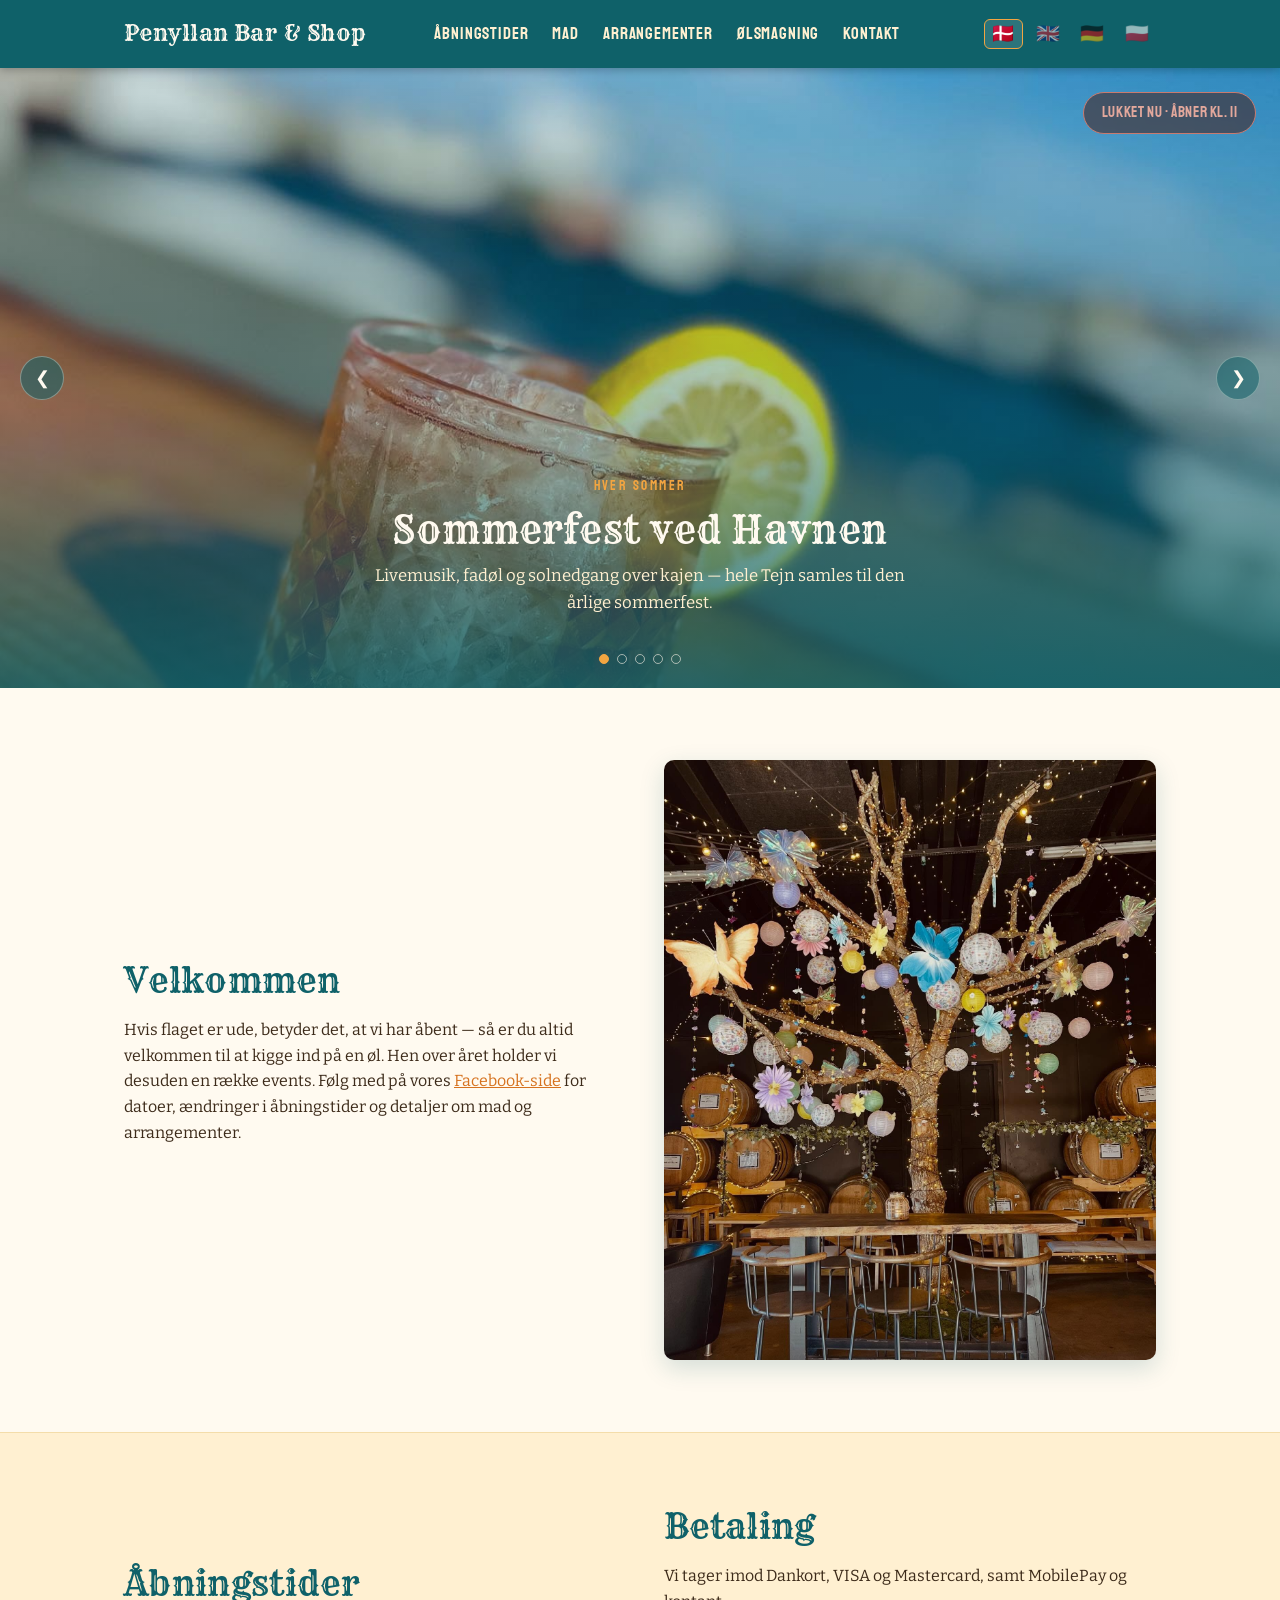
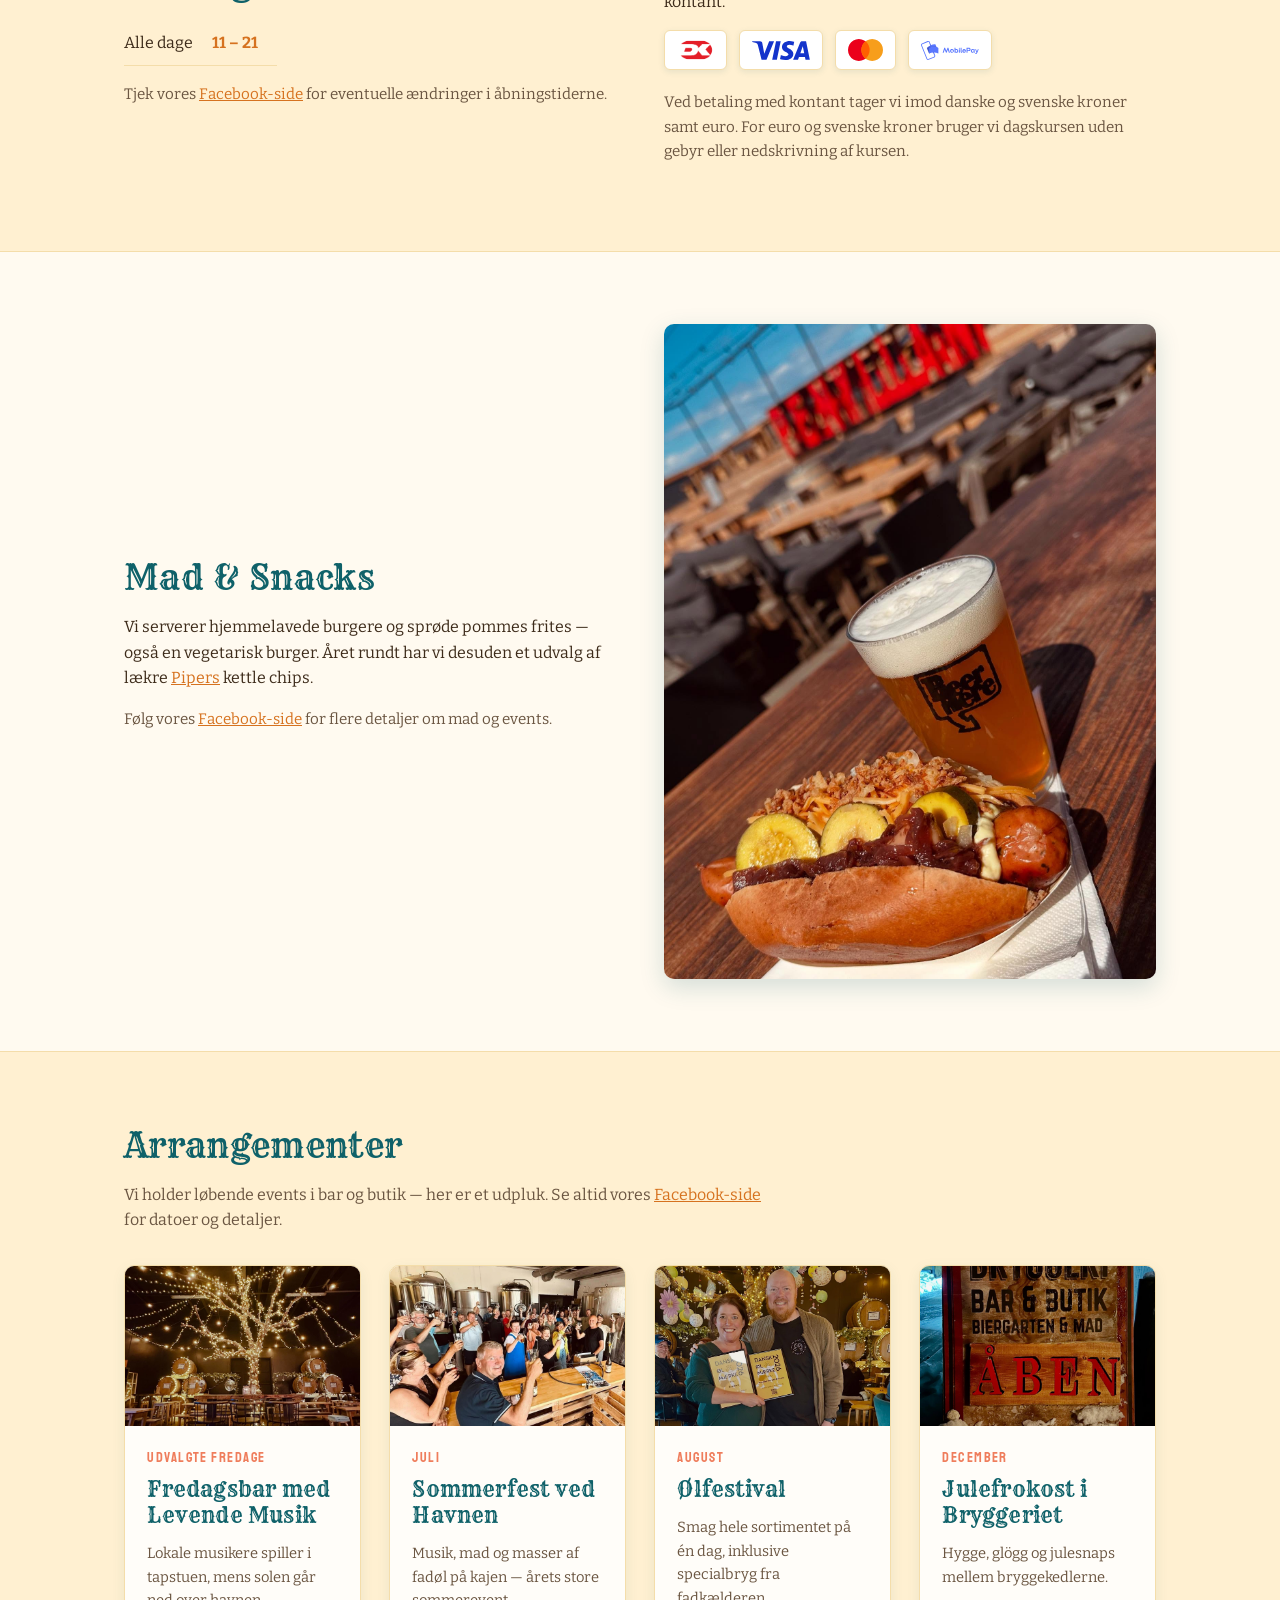
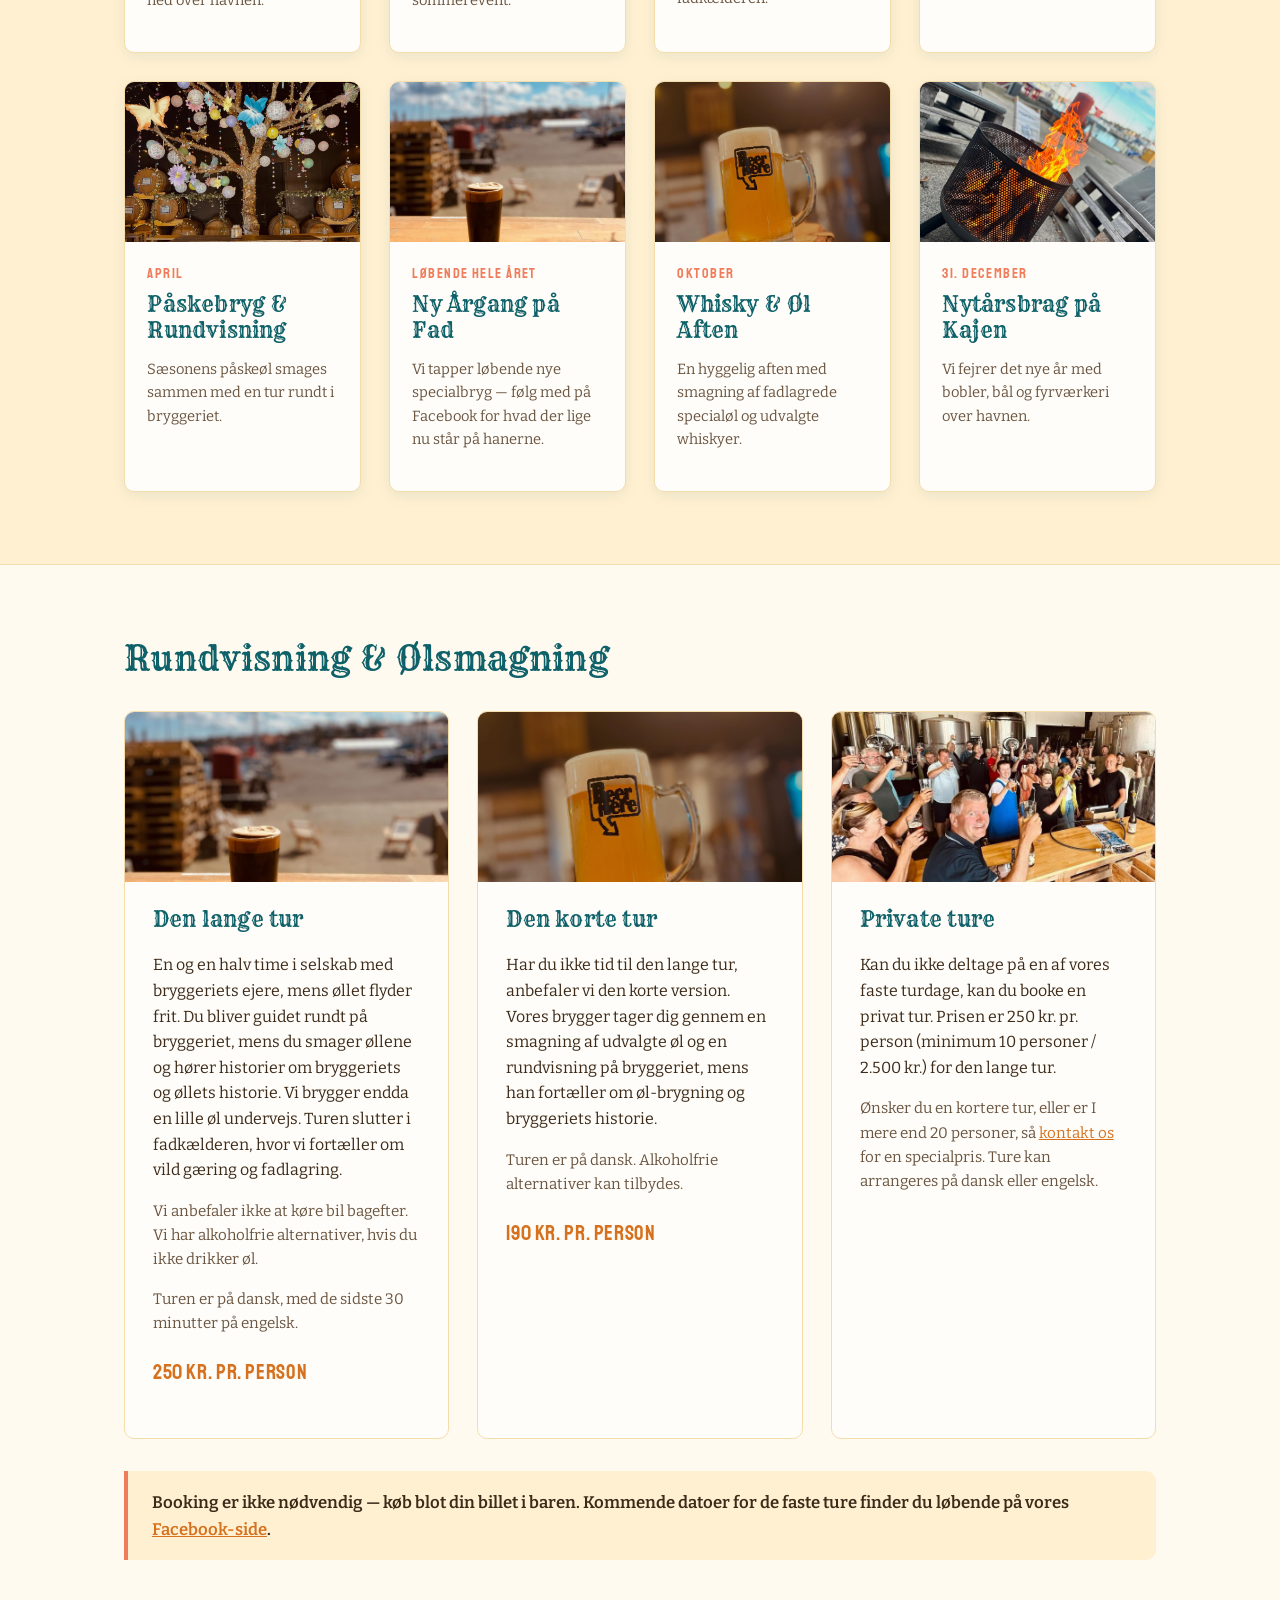
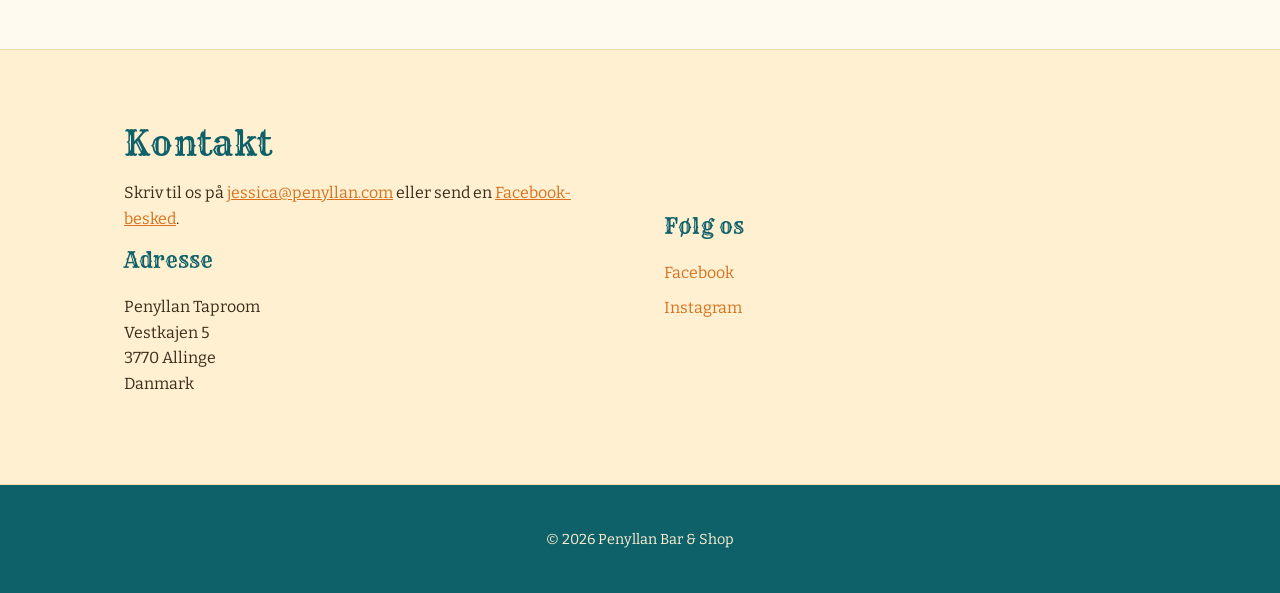
==== commit bfa4f507: "Add files via upload" ====
--- a/index.html
+++ b/index.html
@@ -150,7 +150,7 @@
   <section id="mad" class="section">
     <div class="container two-col reverse">
       <div>
-        <h2 data-i18n="food.title">Mad &amp; Snacks</h2>
+        <h2 data-i18n="food.title">Mad & Snacks</h2>
         <p data-i18n-html="food.text">
           Vi serverer hjemmelavede burgere og sprøde pommes frites — også en vegetarisk burger.
           Året rundt har vi desuden et udvalg af lækre <a href="https://www.piperscrisps.com/en" target="_blank" rel="noopener">Pipers</a> kettle chips.
@@ -226,7 +226,7 @@
           </div>
           <div class="event-body">
             <p class="event-date" data-i18n="event5.date">April</p>
-            <h3 data-i18n="event5.title">Påskebryg &amp; Rundvisning</h3>
+            <h3 data-i18n="event5.title">Påskebryg & Rundvisning</h3>
             <p data-i18n="event5.text">Sæsonens påskeøl smages sammen med en tur rundt i bryggeriet.</p>
           </div>
         </article>
@@ -248,7 +248,7 @@
           </div>
           <div class="event-body">
             <p class="event-date" data-i18n="event7.date">Oktober</p>
-            <h3 data-i18n="event7.title">Whisky &amp; Øl Aften</h3>
+            <h3 data-i18n="event7.title">Whisky & Øl Aften</h3>
             <p data-i18n="event7.text">En hyggelig aften med smagning af fadlagrede specialøl og udvalgte whiskyer.</p>
           </div>
         </article>
@@ -269,7 +269,7 @@
 
   <section id="tours" class="section">
     <div class="container">
-      <h2 data-i18n="tours.title">Rundvisning &amp; Ølsmagning</h2>
+      <h2 data-i18n="tours.title">Rundvisning & Ølsmagning</h2>
 
       <div class="tour-grid">
         <article class="tour-card">
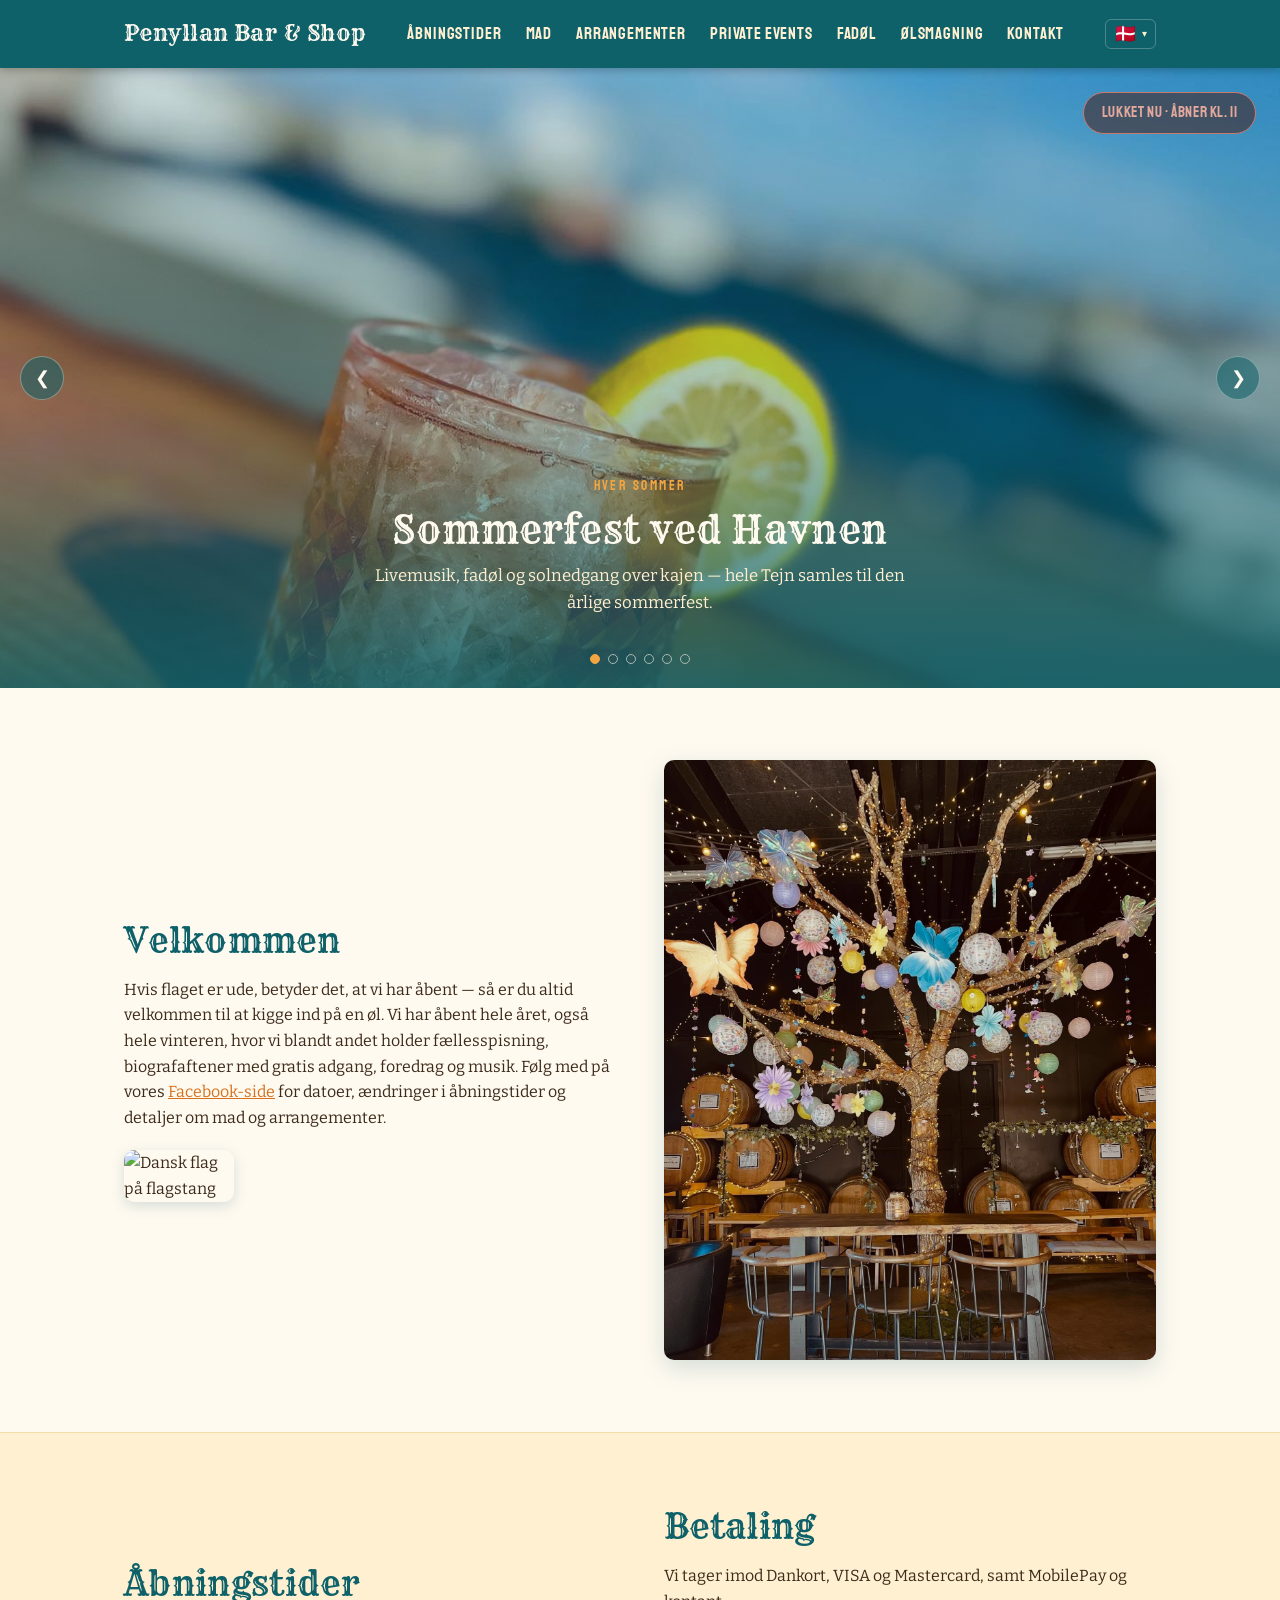
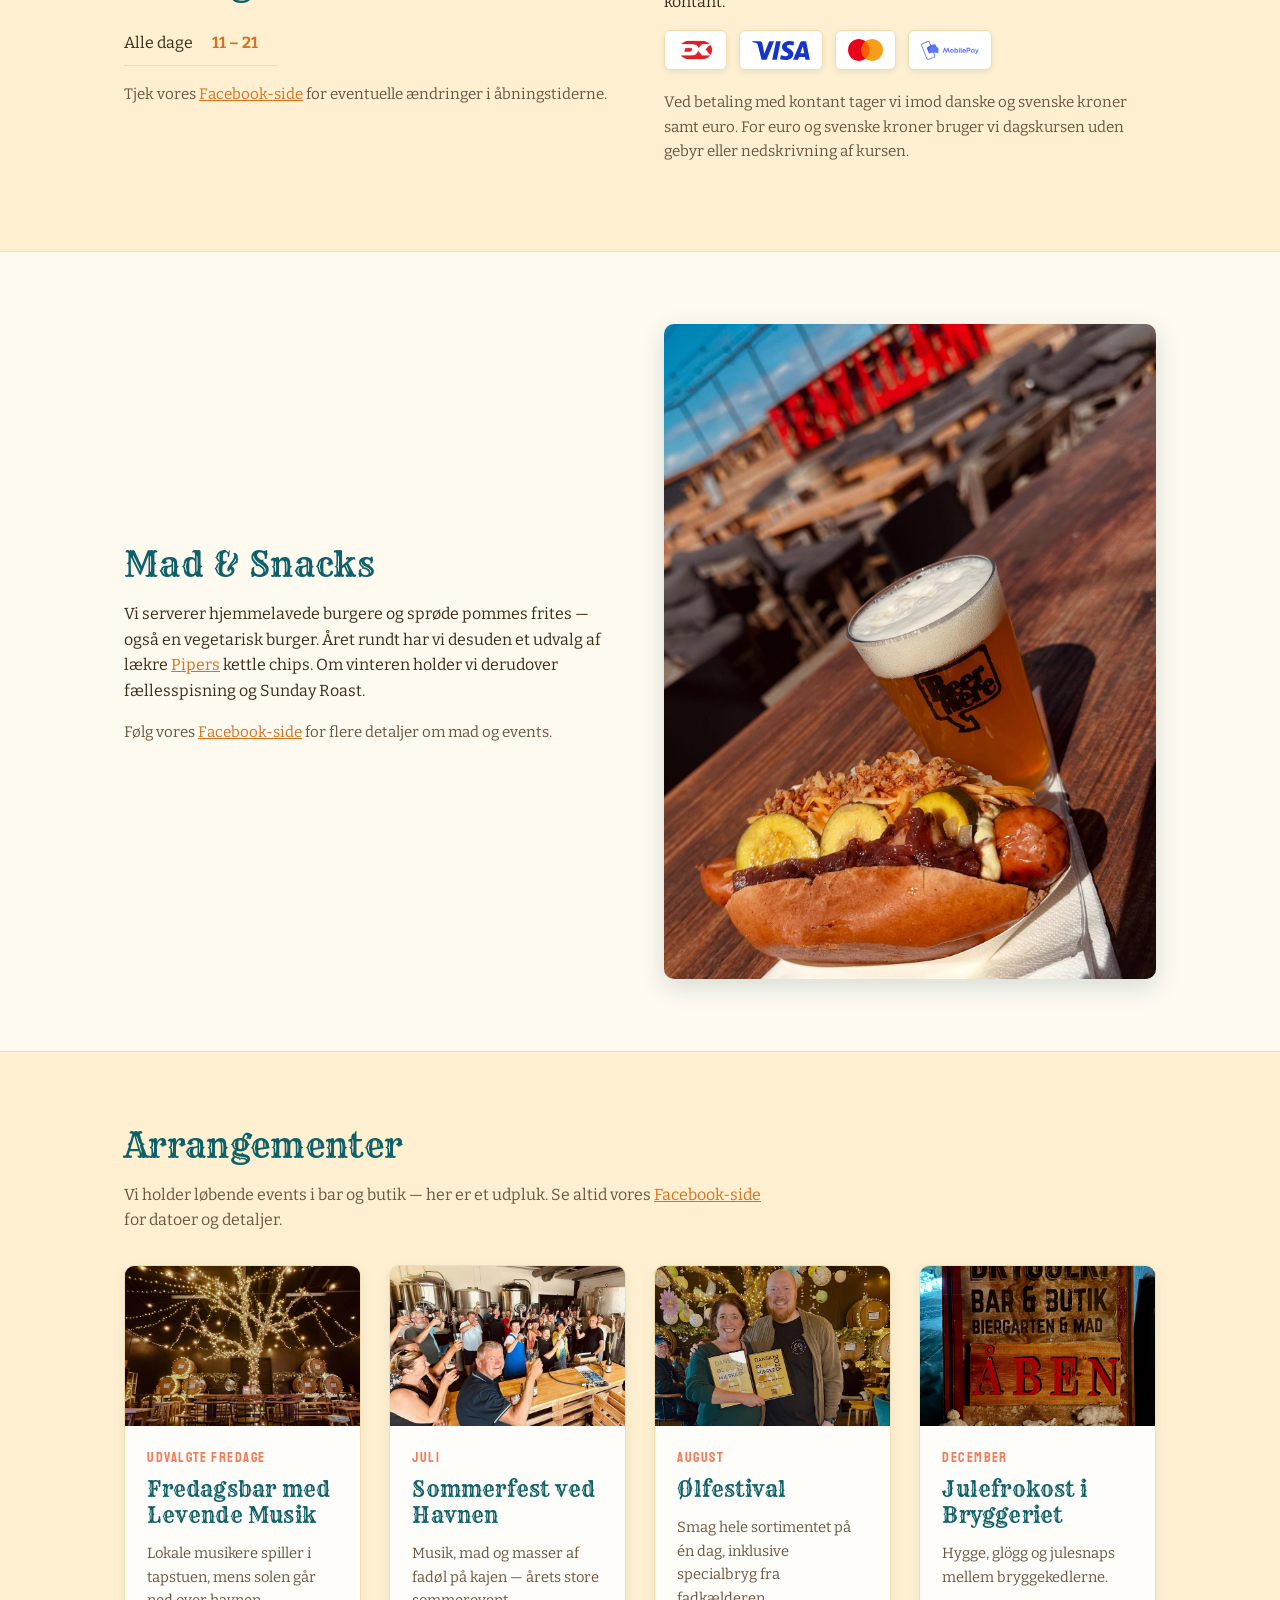
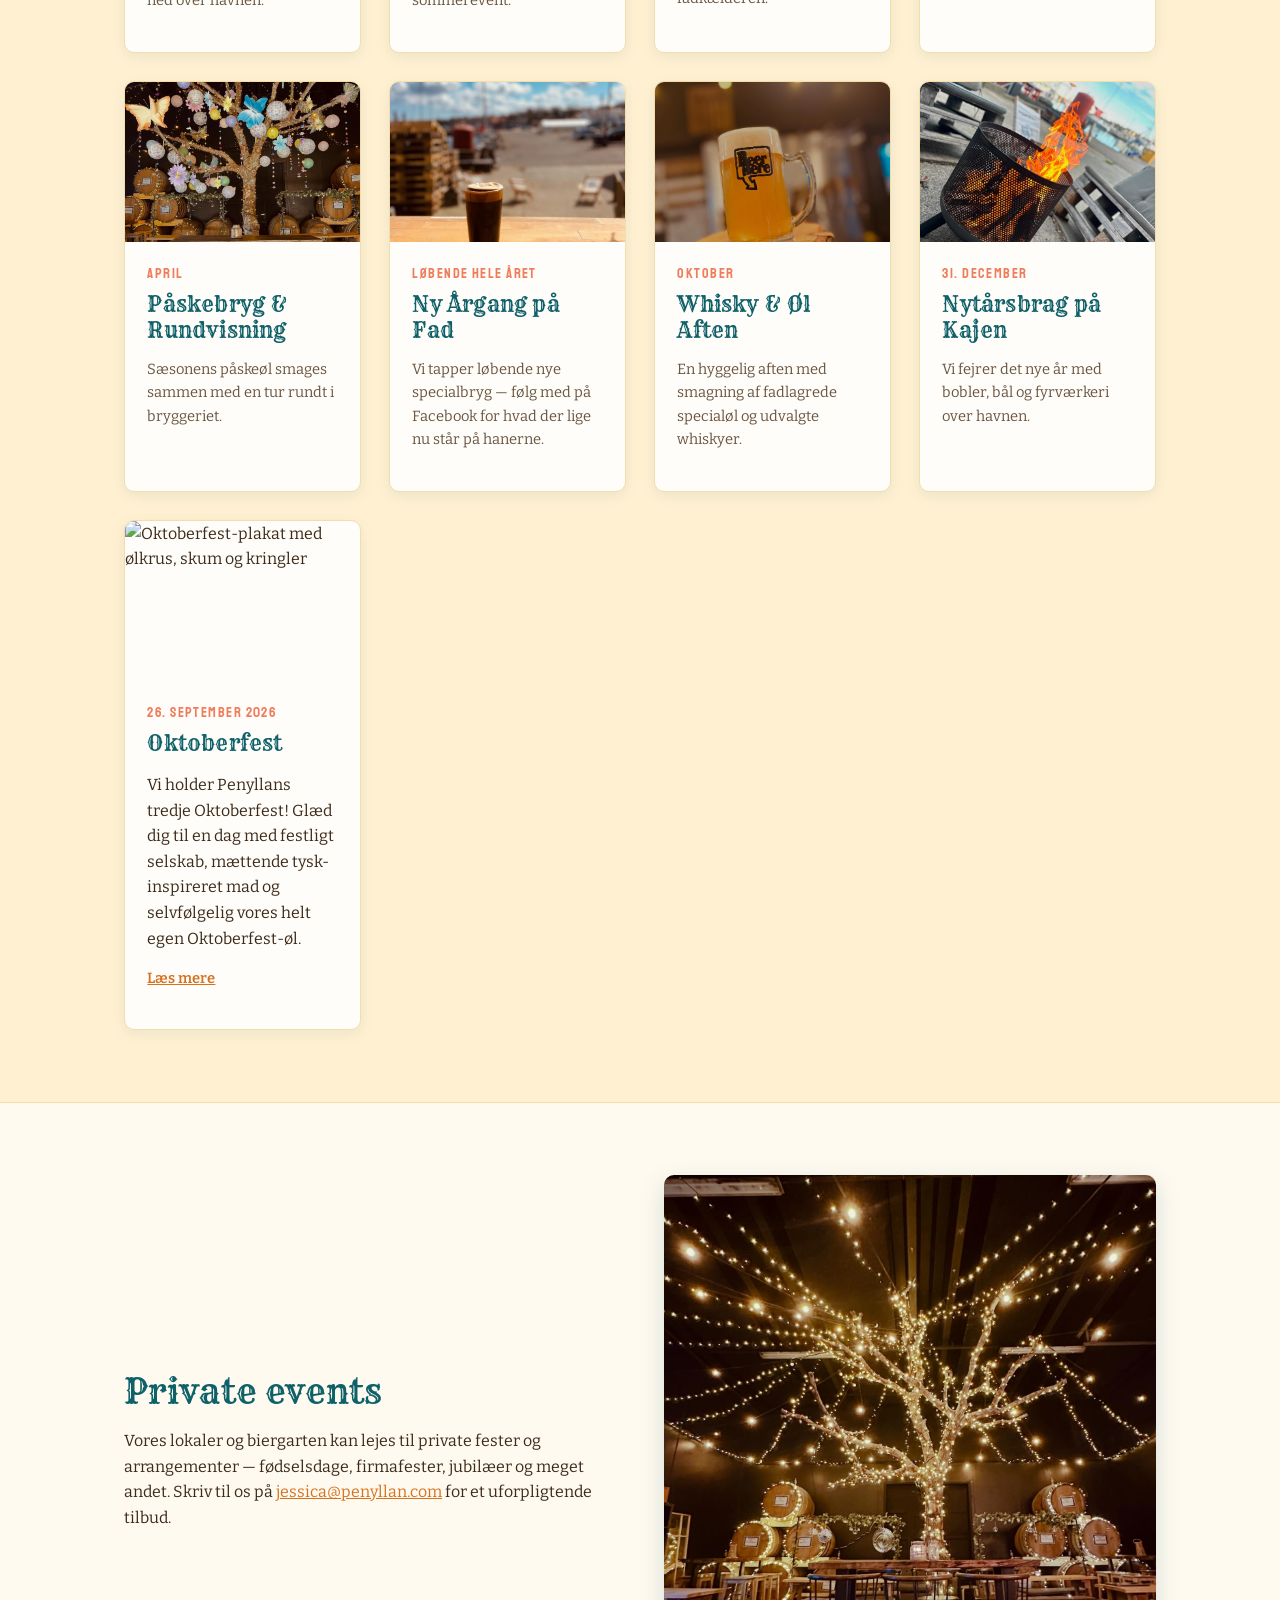
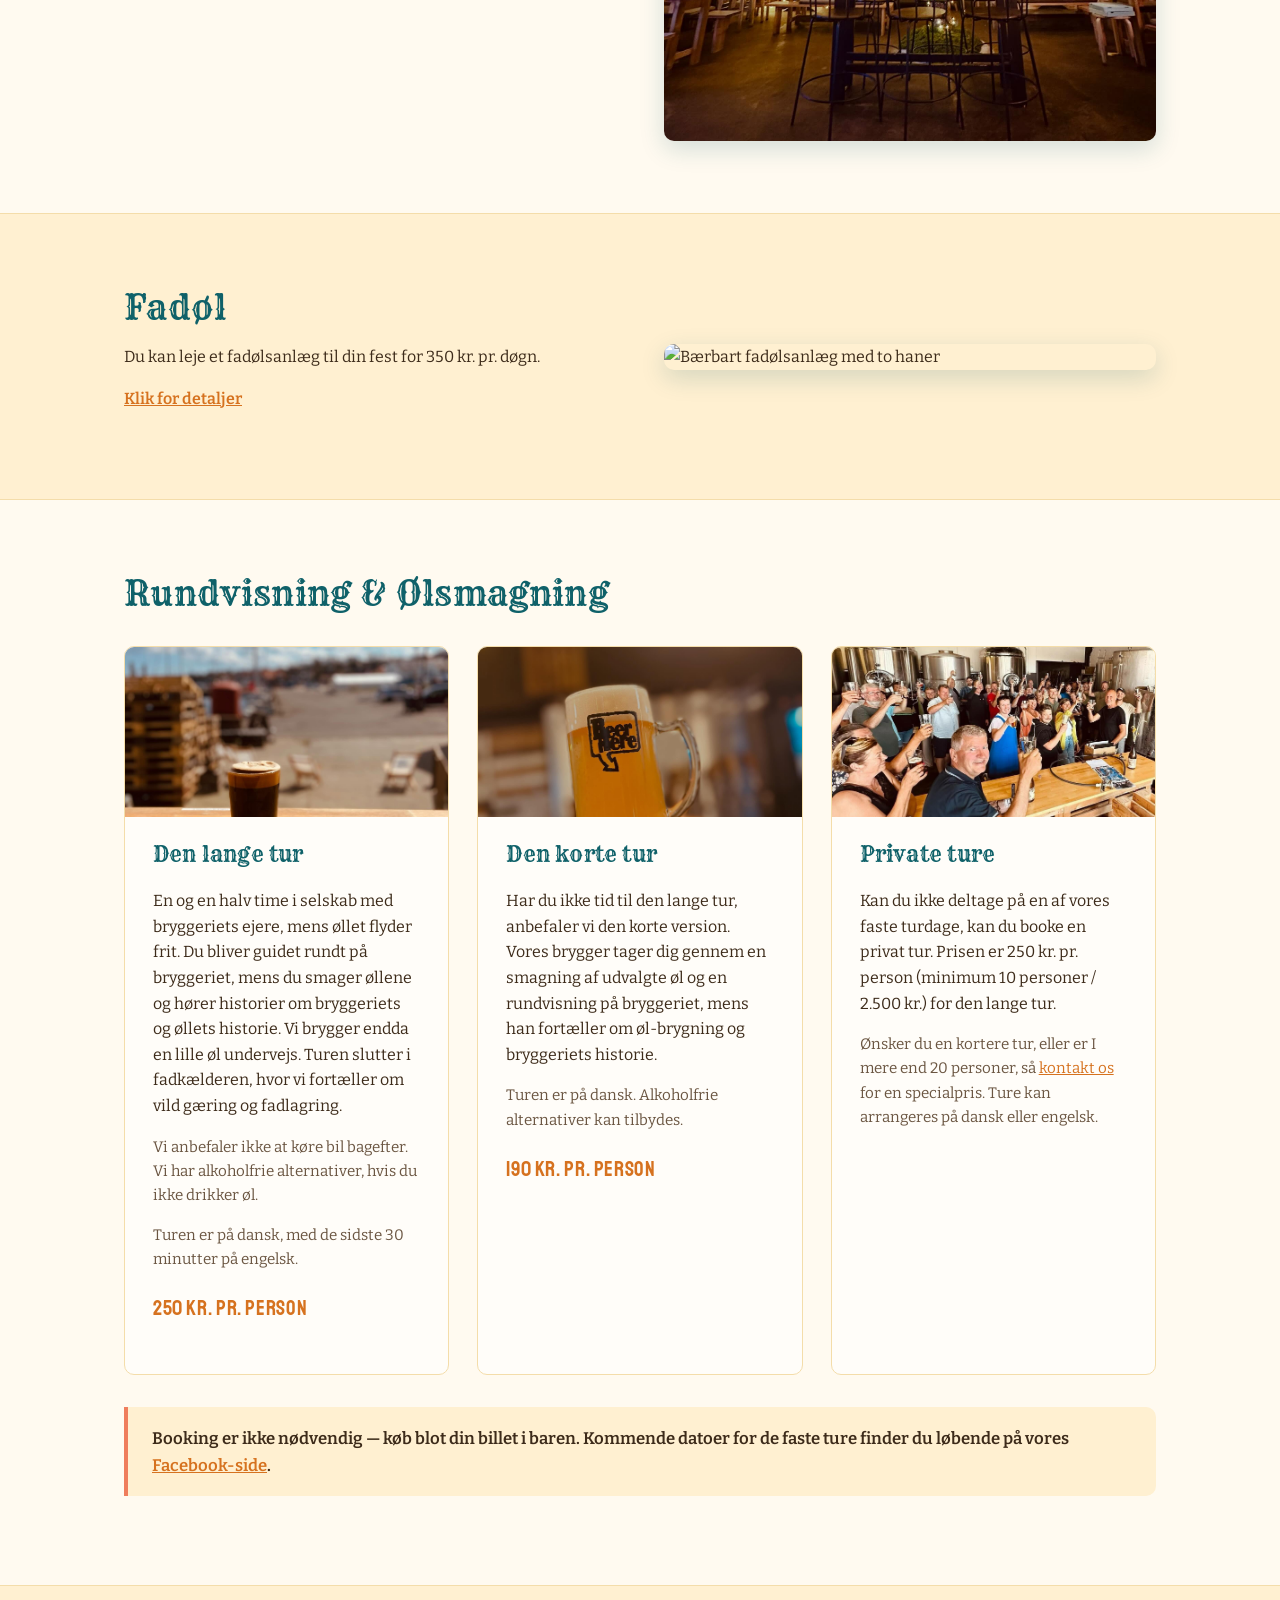
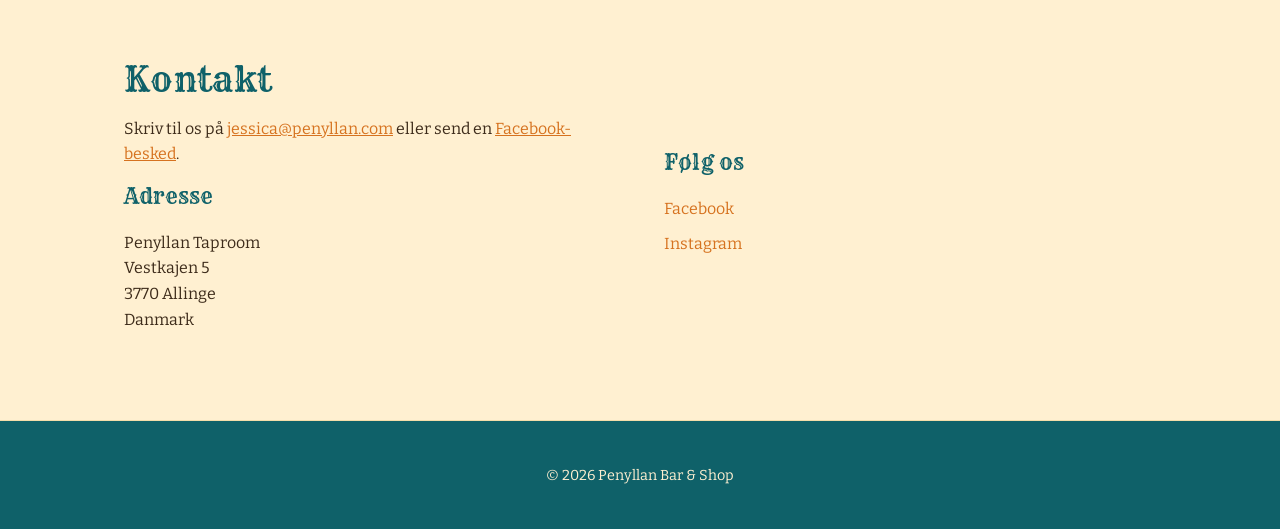
==== commit 7bb53a3f: "Add files via upload" ====
--- a/index.html
+++ b/index.html
@@ -8,6 +8,11 @@
 <link rel="preconnect" href="https://fonts.googleapis.com">
 <link rel="preconnect" href="https://fonts.gstatic.com" crossorigin>
 <link href="https://fonts.googleapis.com/css2?family=Rye&family=Staatliches&family=Bitter:ital,wght@0,400;0,600;0,700;1,400&display=swap" rel="stylesheet">
+<link rel="icon" href="favicon.ico" sizes="any">
+<link rel="icon" href="images/favicon.svg" type="image/svg+xml">
+<link rel="icon" href="images/favicon-32x32.png" sizes="32x32" type="image/png">
+<link rel="icon" href="images/favicon-16x16.png" sizes="16x16" type="image/png">
+<link rel="apple-touch-icon" href="images/apple-touch-icon.png">
 <link rel="stylesheet" href="styles.css">
 </head>
 <body>
@@ -20,20 +25,29 @@
       <a href="#aabningstider" data-i18n="nav.hours">Åbningstider</a>
       <a href="#mad" data-i18n="nav.food">Mad</a>
       <a href="#arrangementer" data-i18n="nav.events">Arrangementer</a>
+      <a href="#private-events" data-i18n="nav.privateEvents">Private events</a>
+      <a href="#fadol" data-i18n="nav.fadol">Fadøl</a>
       <a href="#tours" data-i18n="nav.tours">Ølsmagning</a>
       <a href="#kontakt" data-i18n="nav.contact">Kontakt</a>
     </nav>
 
-    <div class="lang-switcher" id="lang-switcher">
-      <button type="button" class="lang-btn is-active" data-lang="da" aria-label="Dansk" title="Dansk">🇩🇰</button>
-      <button type="button" class="lang-btn" data-lang="en" aria-label="English" title="English">🇬🇧</button>
-      <button type="button" class="lang-btn" data-lang="de" aria-label="Deutsch" title="Deutsch">🇩🇪</button>
-      <button type="button" class="lang-btn" data-lang="pl" aria-label="Polski" title="Polski">🇵🇱</button>
-    </div>
-
-    <button class="nav-toggle" id="nav-toggle" aria-label="Åbn menu" data-i18n-aria="nav.toggle" aria-expanded="false">
-      <span></span><span></span><span></span>
-    </button>
+    <div class="header-controls">
+      <div class="lang-dropdown" id="lang-dropdown">
+        <button type="button" class="lang-current" id="lang-current-btn" aria-haspopup="true" aria-expanded="false" aria-label="Vælg sprog" data-i18n-aria="nav.chooseLang">
+          <span id="lang-current-flag">🇩🇰</span><span class="lang-caret" aria-hidden="true">▾</span>
+        </button>
+        <ul class="lang-menu" id="lang-menu" role="menu">
+          <li role="none"><button type="button" class="lang-option lang-btn is-active" data-lang="da" role="menuitem">🇩🇰 <span>Dansk</span></button></li>
+          <li role="none"><button type="button" class="lang-option lang-btn" data-lang="en" role="menuitem">🇬🇧 <span>English</span></button></li>
+          <li role="none"><button type="button" class="lang-option lang-btn" data-lang="de" role="menuitem">🇩🇪 <span>Deutsch</span></button></li>
+          <li role="none"><button type="button" class="lang-option lang-btn" data-lang="pl" role="menuitem">🇵🇱 <span>Polski</span></button></li>
+        </ul>
+      </div>
+
+      <button class="nav-toggle" id="nav-toggle" aria-label="Åbn menu" data-i18n-aria="nav.toggle" aria-expanded="false">
+        <span></span><span></span><span></span>
+      </button>
+    </div>
   </div>
 </header>
 
@@ -89,6 +103,15 @@
         </div>
       </div>
 
+      <div class="slide slide--poster" data-index="5">
+        <img src="images/oktoberfest.jpg" alt="Oktoberfest-plakat med ølkrus, skum og kringler" data-i18n-alt="slide6.alt">
+        <div class="slide-caption">
+          <p class="eyebrow" data-i18n="slide6.eyebrow">26. september</p>
+          <h2 data-i18n="slide6.title">Oktoberfest</h2>
+          <p data-i18n="slide6.text">Tysk-inspireret mad, vores egen Oktoberfest-øl og fest i biergarten — glæd dig til Penyllans tredje Oktoberfest.</p>
+        </div>
+      </div>
+
     </div>
 
     <button class="carousel-arrow prev" id="carousel-prev" aria-label="Forrige billede" data-i18n-aria="carousel.prev">&#10094;</button>
@@ -105,10 +128,12 @@
         <h2 data-i18n="welcome.title">Velkommen</h2>
         <p data-i18n-html="welcome.text">
           Hvis flaget er ude, betyder det, at vi har åbent — så er du altid velkommen til at kigge ind på en øl.
-          Hen over året holder vi desuden en række events. Følg med på vores
+          Vi har åbent hele året, også hele vinteren, hvor vi blandt andet holder fællesspisning,
+          biografaftener med gratis adgang, foredrag og musik. Følg med på vores
           <a href="https://www.facebook.com/penyllanbarandshop" target="_blank" rel="noopener">Facebook-side</a>
           for datoer, ændringer i åbningstider og detaljer om mad og arrangementer.
         </p>
+        <img class="flag-icon" src="images/dannebrog.jpg" alt="Dansk flag på flagstang">
       </div>
       <div class="image-frame">
         <img src="images/om-traepynt.jpg" alt="Pyntet træ med lyskæder og tønder i bryggeriet" data-i18n-alt="welcome.imgAlt">
@@ -154,6 +179,7 @@
         <p data-i18n-html="food.text">
           Vi serverer hjemmelavede burgere og sprøde pommes frites — også en vegetarisk burger.
           Året rundt har vi desuden et udvalg af lækre <a href="https://www.piperscrisps.com/en" target="_blank" rel="noopener">Pipers</a> kettle chips.
+          Om vinteren holder vi derudover fællesspisning og Sunday Roast.
         </p>
         <p class="note" data-i18n-html="food.note">
           Følg vores <a href="https://www.facebook.com/penyllanbarandshop" target="_blank" rel="noopener">Facebook-side</a>
@@ -263,9 +289,86 @@
             <p data-i18n="event8.text">Vi fejrer det nye år med bobler, bål og fyrværkeri over havnen.</p>
           </div>
         </article>
-      </div>
-    </div>
-  </section>
+
+        <article class="event-card">
+          <div class="event-image">
+            <img src="images/oktoberfest.jpg" alt="Oktoberfest-plakat med ølkrus, skum og kringler" data-i18n-alt="event9.alt">
+          </div>
+          <div class="event-body">
+            <p class="event-date" data-i18n="event9.date">26. september 2026</p>
+            <h3 data-i18n="event9.title">Oktoberfest</h3>
+            <p data-i18n="event9.text">Vi holder Penyllans tredje Oktoberfest! Glæd dig til en dag med festligt selskab, mættende tysk-inspireret mad og selvfølgelig vores helt egen Oktoberfest-øl.</p>
+            <p>
+              <button type="button" class="link-button" id="oktoberfest-details-btn" data-i18n="event9.linkText">Læs mere</button>
+            </p>
+          </div>
+        </article>
+      </div>
+    </div>
+  </section>
+
+  <section id="private-events" class="section">
+    <div class="container two-col">
+      <div>
+        <h2 data-i18n="privateEvents.title">Private events</h2>
+        <p data-i18n-html="privateEvents.text">
+          Vores lokaler og biergarten kan lejes til private fester og arrangementer — fødselsdage, firmafester,
+          jubilæer og meget andet. Skriv til os på <a href="mailto:jessica@penyllan.com">jessica@penyllan.com</a>
+          for et uforpligtende tilbud.
+        </p>
+      </div>
+      <div class="image-frame">
+        <img src="images/fredagsbar-traelys.jpg" alt="Hyggeligt lokale med tønder og lyskæder, velegnet til private fester" data-i18n-alt="privateEvents.imgAlt">
+      </div>
+    </div>
+  </section>
+
+  <section id="fadol" class="section alt">
+    <div class="container two-col reverse">
+      <div>
+        <h2 data-i18n="fadol.title">Fadøl</h2>
+        <p data-i18n="fadol.text">Du kan leje et fadølsanlæg til din fest for 350 kr. pr. døgn.</p>
+        <p>
+          <button type="button" class="link-button" id="fadol-details-btn" data-i18n="fadol.linkText">Klik for detaljer</button>
+        </p>
+      </div>
+      <div class="image-frame">
+        <img src="images/fadølsanlæg.png" alt="Bærbart fadølsanlæg med to haner" data-i18n-alt="fadol.imgAlt">
+      </div>
+    </div>
+  </section>
+
+  <div class="modal-overlay" id="fadol-modal" hidden>
+    <div class="modal" role="dialog" aria-modal="true" aria-labelledby="fadol-modal-title">
+      <button type="button" class="modal-close" id="fadol-modal-close" aria-label="Luk" data-i18n-aria="fadol.close">&times;</button>
+      <h3 id="fadol-modal-title" data-i18n="fadol.modalTitle">Leje af fadølsanlæg</h3>
+      <div data-i18n-html="fadol.modalText">
+        <p>Fadølsanlægget har to haner og koster 350 kr. pr. døgn.</p>
+        <p>Du kan selv hente og aflevere anlægget, eller vi kan stå for det for 150–250 kr, afhængig af hvor på Bornholm det skal leveres.</p>
+        <p>Fadøl kan tilkøbes for 40–50 kr. pr. liter, afhængig af type, og du er altid velkommen til at låne glas gratis.</p>
+      </div>
+    </div>
+  </div>
+
+  <div class="modal-overlay" id="oktoberfest-modal" hidden>
+    <div class="modal modal--wide" role="dialog" aria-modal="true" aria-labelledby="oktoberfest-modal-title">
+      <button type="button" class="modal-close" id="oktoberfest-modal-close" aria-label="Luk" data-i18n-aria="fadol.close">&times;</button>
+      <h3 id="oktoberfest-modal-title" data-i18n="event9.modalTitle">Oktoberfest</h3>
+      <div data-i18n-html="event9.modalText">
+        <p>🍻 Lørdag d. 26. september slår vi dørene op til Penyllans tredje Oktoberfest! Glæd dig til en dag med festligt selskab, mættende tysk-inspireret mad og selvfølgelig vores helt egen Oktoberfest-øl brygget til lejligheden.</p>
+        <p>☀️ Hvis vejret er godt, rykker vi festen ud i vores nye biergarten med udsigt over Østersøen. Er vejret imod os, fortsætter vi indenfor i baren, hvor der også serveres øl fra hanerne, vin, most, cocktails og sodavand.</p>
+        <p>🎶 Hele aftenen vil der være masser af tysk musik, god stemning og masser af skål og skrål!</p>
+        <p>🕔 Festen starter kl. 17 – og vi bliver ved, til vi løber tør for øl.</p>
+        <p><strong>🍽️ Menu:</strong></p>
+        <ul>
+          <li>🥨 En stor tallerken med "pretzel" saltkringle, en god ristet pølse og krydret sauerkraut — selvfølgelig med grov hjemmelavet sennep til.</li>
+          <li>🧀 Fra Gudhjem kommer Carraig Grilled Cheese med en speciallavet Oktoberfest-sandwich.</li>
+        </ul>
+        <p>🎉 Gratis adgang – kom og vær med til en aften, vi sent vil glemme!</p>
+        <p>🎁 <strong>Bonus:</strong> Til alle der kommer klædt i lederhosen eller dirndl skænker vi en hel Maß (1 liter) til prisen af en almindelig (0,4 liter) øl — eller en almindelig størrelse til prisen af en lille øl.</p>
+      </div>
+    </div>
+  </div>
 
   <section id="tours" class="section">
     <div class="container">
--- a/styles.css
+++ b/styles.css
@@ -82,6 +82,7 @@
   display: flex;
   align-items: center;
   justify-content: space-between;
+  gap: 0.75rem;
   height: 68px;
 }
 
@@ -93,12 +94,17 @@
   letter-spacing: 0.02em;
   text-decoration: none;
   white-space: nowrap;
+  overflow: hidden;
+  text-overflow: ellipsis;
+  min-width: 0;
+  flex-shrink: 1;
+}
+
+.main-nav {
+  display: flex;
+  align-items: center;
+  gap: 1.5rem;
   flex-shrink: 0;
-}
-
-.main-nav {
-  display: flex;
-  gap: 1.5rem;
 }
 
 .main-nav a {
@@ -115,33 +121,94 @@
   color: var(--amber) !important;
 }
 
-.lang-switcher {
-  display: flex;
-  gap: 0.35rem;
-  margin-left: 1rem;
+/* Header controls: language dropdown + mobile menu toggle */
+
+.header-controls {
+  display: flex;
+  align-items: center;
+  gap: 0.5rem;
   flex-shrink: 0;
 }
 
-.lang-btn {
+.lang-dropdown {
+  position: relative;
+}
+
+.lang-current {
+  display: flex;
+  align-items: center;
+  gap: 0.3rem;
   background: none;
-  border: 1px solid transparent;
+  border: 1px solid rgba(255,255,255,0.25);
   border-radius: 6px;
-  font-size: 1.2rem;
+  padding: 0.32rem 0.5rem;
+  font-size: 1.15rem;
   line-height: 1;
-  padding: 0.3rem 0.4rem;
   cursor: pointer;
-  opacity: 0.55;
-  transition: opacity 0.15s ease, border-color 0.15s ease, background 0.15s ease;
-}
-
-.lang-btn:hover {
+  color: var(--cream);
+  transition: border-color 0.15s ease, background 0.15s ease;
+}
+
+.lang-current:hover {
+  border-color: var(--amber);
+}
+
+.lang-dropdown.is-open .lang-current {
+  border-color: var(--amber);
+  background: rgba(255,255,255,0.1);
+}
+
+.lang-caret {
+  font-size: 0.65rem;
+  color: var(--cream-alt);
+}
+
+.lang-menu {
+  position: absolute;
+  top: calc(100% + 0.5rem);
+  right: 0;
+  background: var(--wood-darker);
+  border: 1px solid rgba(255,255,255,0.15);
+  border-radius: 8px;
+  list-style: none;
+  margin: 0;
+  padding: 0.35rem;
+  min-width: 150px;
+  box-shadow: 0 12px 28px rgba(0,0,0,0.32);
+  display: none;
+  z-index: 60;
+}
+
+.lang-dropdown.is-open .lang-menu {
+  display: block;
+}
+
+.lang-option {
+  display: flex;
+  align-items: center;
+  gap: 0.6rem;
+  width: 100%;
+  background: none;
+  border: none;
+  border-radius: 5px;
+  padding: 0.55rem 0.6rem;
+  font-size: 0.95rem;
+  font-family: "Bitter", Georgia, serif;
+  color: var(--cream-alt);
+  text-align: left;
+  cursor: pointer;
   opacity: 0.85;
 }
 
-.lang-btn.is-active {
+.lang-option:hover {
+  background: rgba(255,255,255,0.08);
   opacity: 1;
-  background: rgba(255,255,255,0.12);
-  border-color: var(--amber);
+}
+
+.lang-option.is-active {
+  color: var(--amber);
+  font-weight: 600;
+  opacity: 1;
 }
 
 .nav-toggle {
@@ -151,6 +218,7 @@
   gap: 5px;
   width: 34px;
   height: 34px;
+  flex-shrink: 0;
   background: none;
   border: none;
   cursor: pointer;
@@ -194,6 +262,11 @@
   width: 100%;
   height: 100%;
   object-fit: cover;
+}
+
+.slide--poster img {
+  object-fit: contain;
+  background: #e9d3a3;
 }
 
 .slide::after {
@@ -349,6 +422,14 @@
   font-size: 0.95rem;
 }
 
+.flag-icon {
+  width: 110px;
+  height: auto;
+  margin-top: 1.25rem;
+  border-radius: var(--radius);
+  box-shadow: 0 4px 14px rgba(15,97,105,0.18);
+}
+
 .callout {
   background: var(--cream-alt);
   border-left: 4px solid var(--coral);
@@ -508,6 +589,100 @@
   margin-right: 1.75rem;
 }
 
+/* Link button (looks like a text link, behaves like a button) */
+
+.link-button {
+  background: none;
+  border: none;
+  padding: 0;
+  font: inherit;
+  font-weight: 600;
+  color: var(--amber-dark);
+  text-decoration: underline;
+  cursor: pointer;
+}
+
+.link-button:hover {
+  color: var(--ink);
+}
+
+/* Modal */
+
+.modal-overlay {
+  position: fixed;
+  inset: 0;
+  background: rgba(15,23,23,0.55);
+  display: flex;
+  align-items: center;
+  justify-content: center;
+  z-index: 200;
+  padding: 1.5rem;
+}
+
+.modal-overlay[hidden] {
+  display: none;
+}
+
+.modal {
+  position: relative;
+  background: var(--cream);
+  border-radius: var(--radius);
+  max-width: 480px;
+  width: 100%;
+  max-height: 85vh;
+  overflow-y: auto;
+  padding: 2rem 2rem 1.75rem;
+  box-shadow: 0 20px 50px rgba(0,0,0,0.35);
+}
+
+.modal h3 {
+  margin-bottom: 1rem;
+  padding-right: 1.5rem;
+}
+
+.modal p {
+  margin: 0 0 0.9rem;
+  color: var(--ink-soft);
+}
+
+.modal p:last-child {
+  margin-bottom: 0;
+}
+
+.modal ul {
+  margin: 0 0 0.9rem;
+  padding-left: 1.3rem;
+  color: var(--ink-soft);
+}
+
+.modal li {
+  margin-bottom: 0.4rem;
+}
+
+.modal li:last-child {
+  margin-bottom: 0;
+}
+
+.modal--wide {
+  max-width: 580px;
+}
+
+.modal-close {
+  position: absolute;
+  top: 0.6rem;
+  right: 0.9rem;
+  background: none;
+  border: none;
+  font-size: 1.8rem;
+  line-height: 1;
+  cursor: pointer;
+  color: var(--ink-soft);
+}
+
+.modal-close:hover {
+  color: var(--ink);
+}
+
 /* Contact / social */
 
 .social-list {
@@ -558,6 +733,14 @@
 
 @media (max-width: 700px) {
   h1 { font-size: 2.1rem; }
+
+  .site-header .container {
+    padding: 0 1rem;
+  }
+
+  .logo {
+    font-size: 1.1rem;
+  }
 
   .main-nav {
     position: absolute;
@@ -566,14 +749,16 @@
     right: 0;
     background: var(--wood-darker);
     flex-direction: column;
+    align-items: stretch;
     gap: 0;
     max-height: 0;
     overflow: hidden;
+    overflow-y: auto;
     transition: max-height 0.25s ease;
   }
 
   .main-nav.open {
-    max-height: 400px;
+    max-height: calc(100vh - 68px);
   }
 
   .main-nav a {
@@ -585,14 +770,13 @@
     display: flex;
   }
 
-  .lang-switcher {
-    margin-left: 0.5rem;
-    gap: 0.15rem;
-  }
-
-  .lang-btn {
-    font-size: 1rem;
-    padding: 0.25rem 0.3rem;
+  .lang-current {
+    padding: 0.28rem 0.4rem;
+    font-size: 1.05rem;
+  }
+
+  .lang-menu {
+    min-width: 130px;
   }
 
   .carousel {
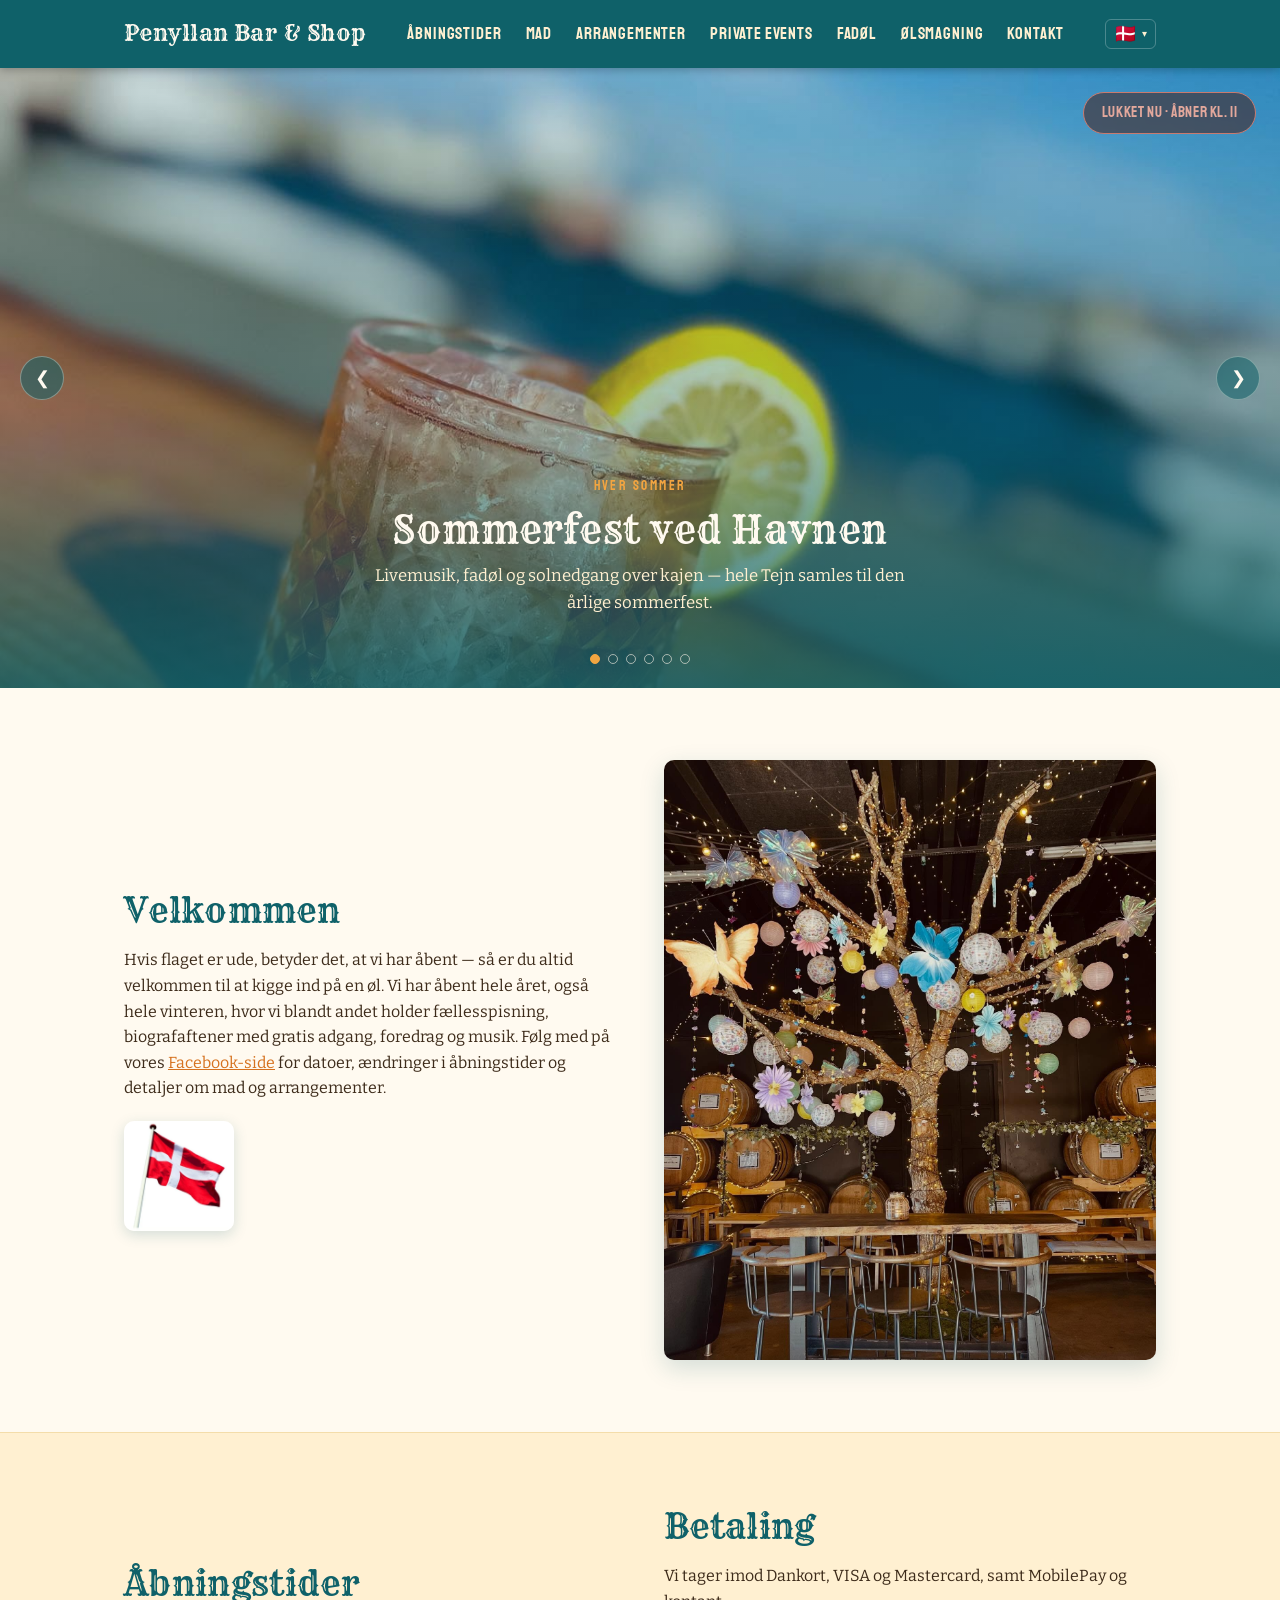
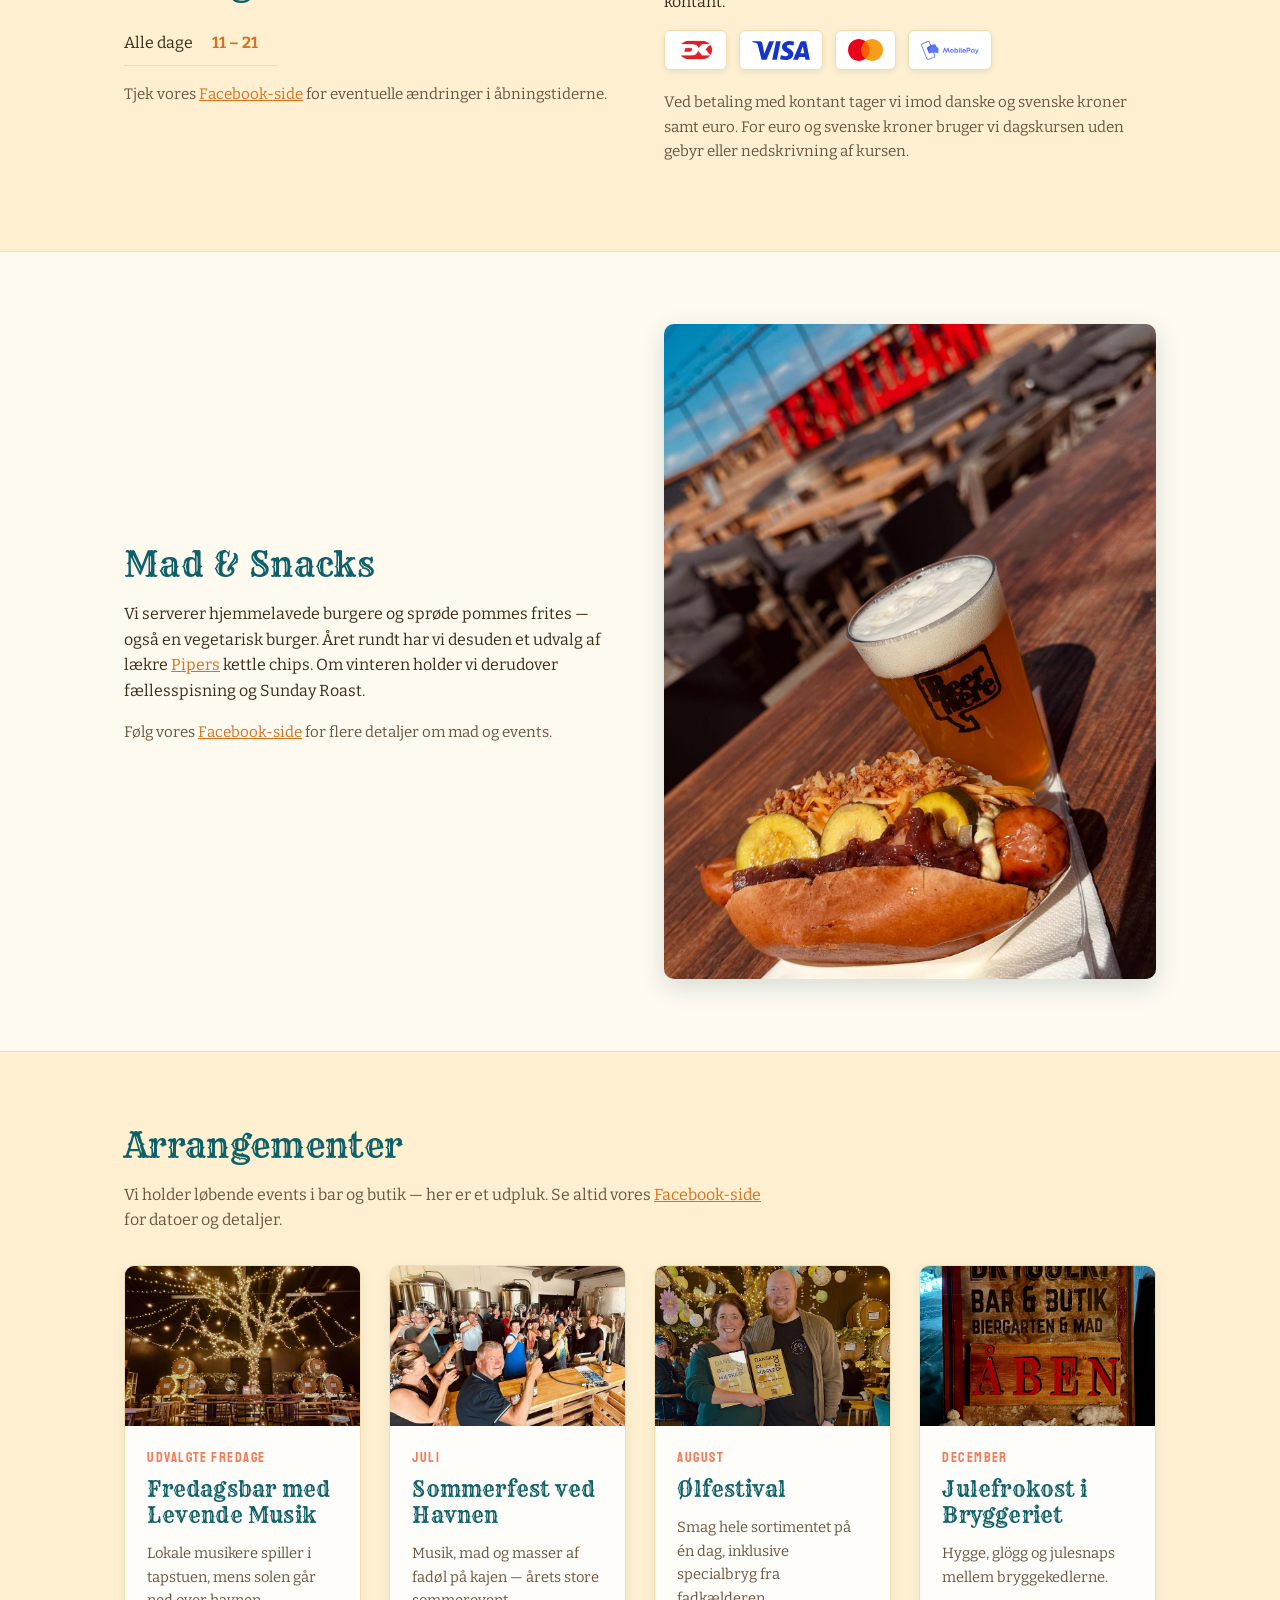
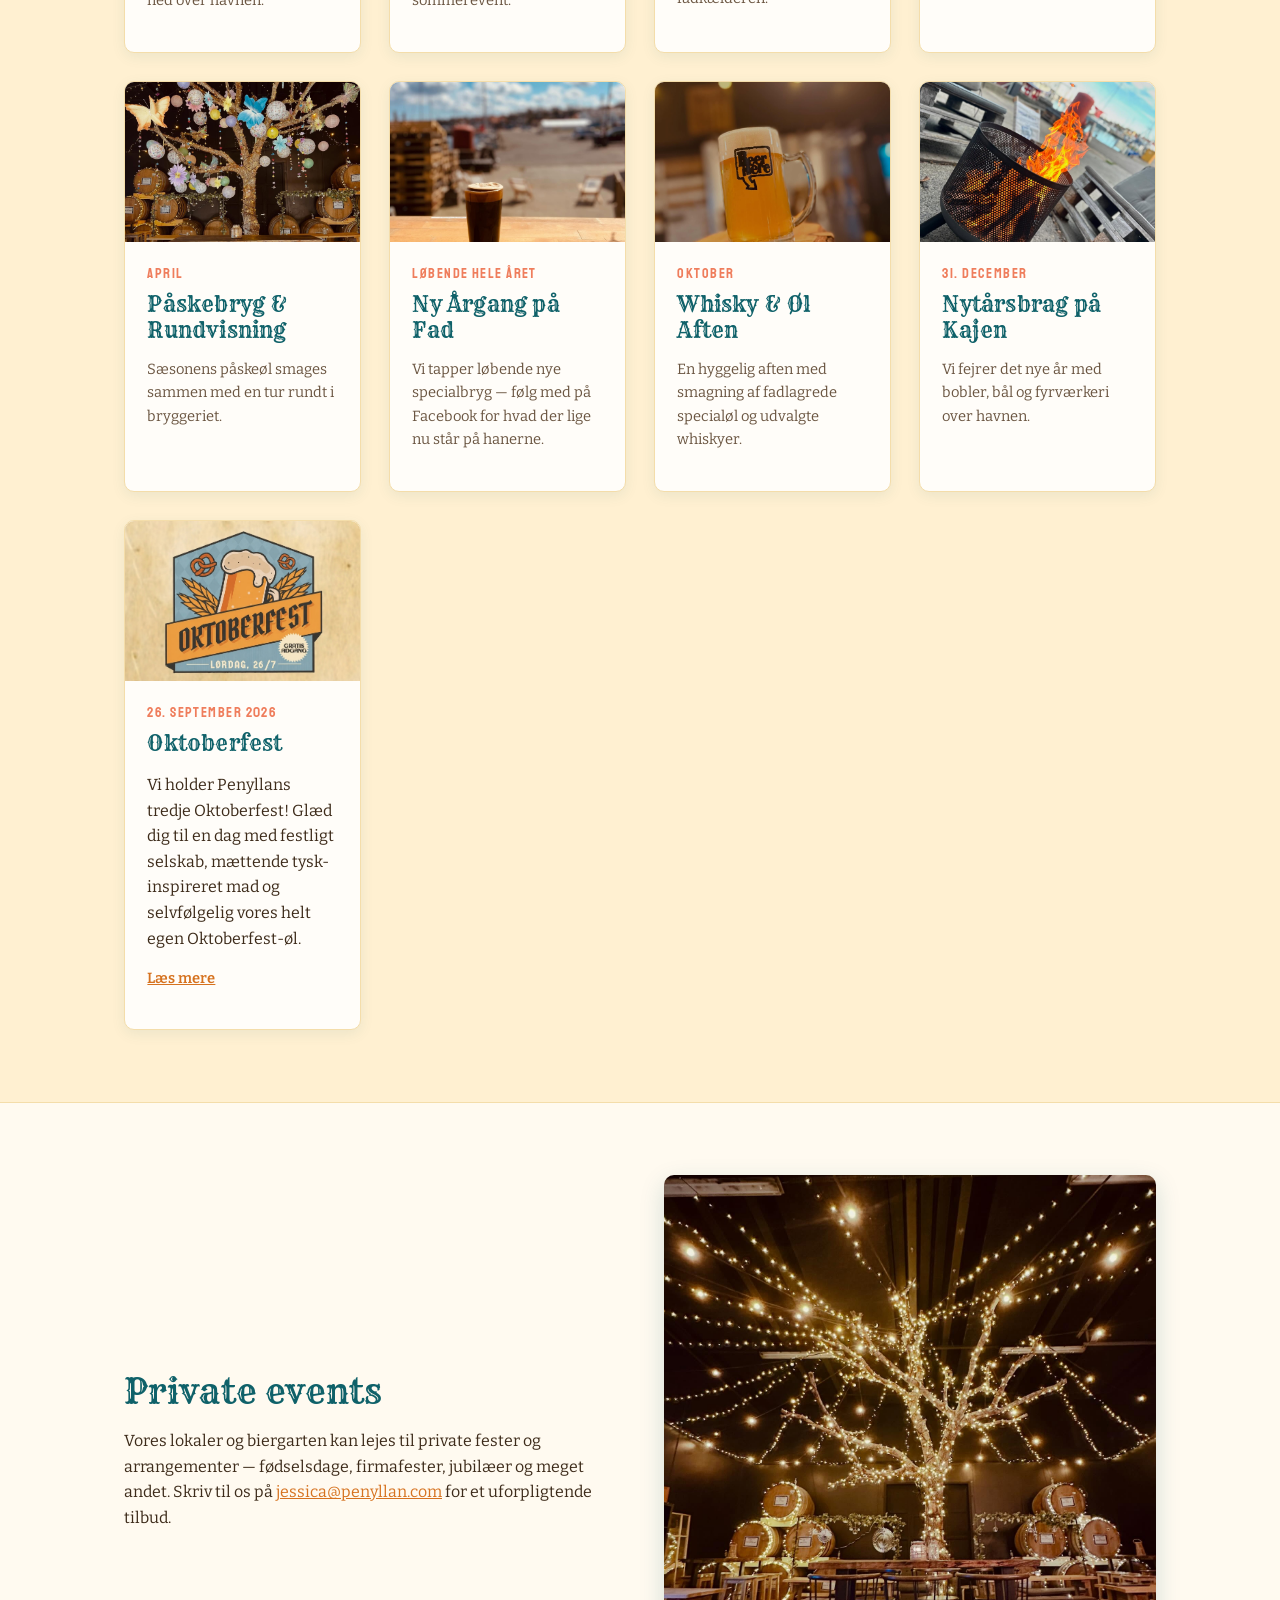
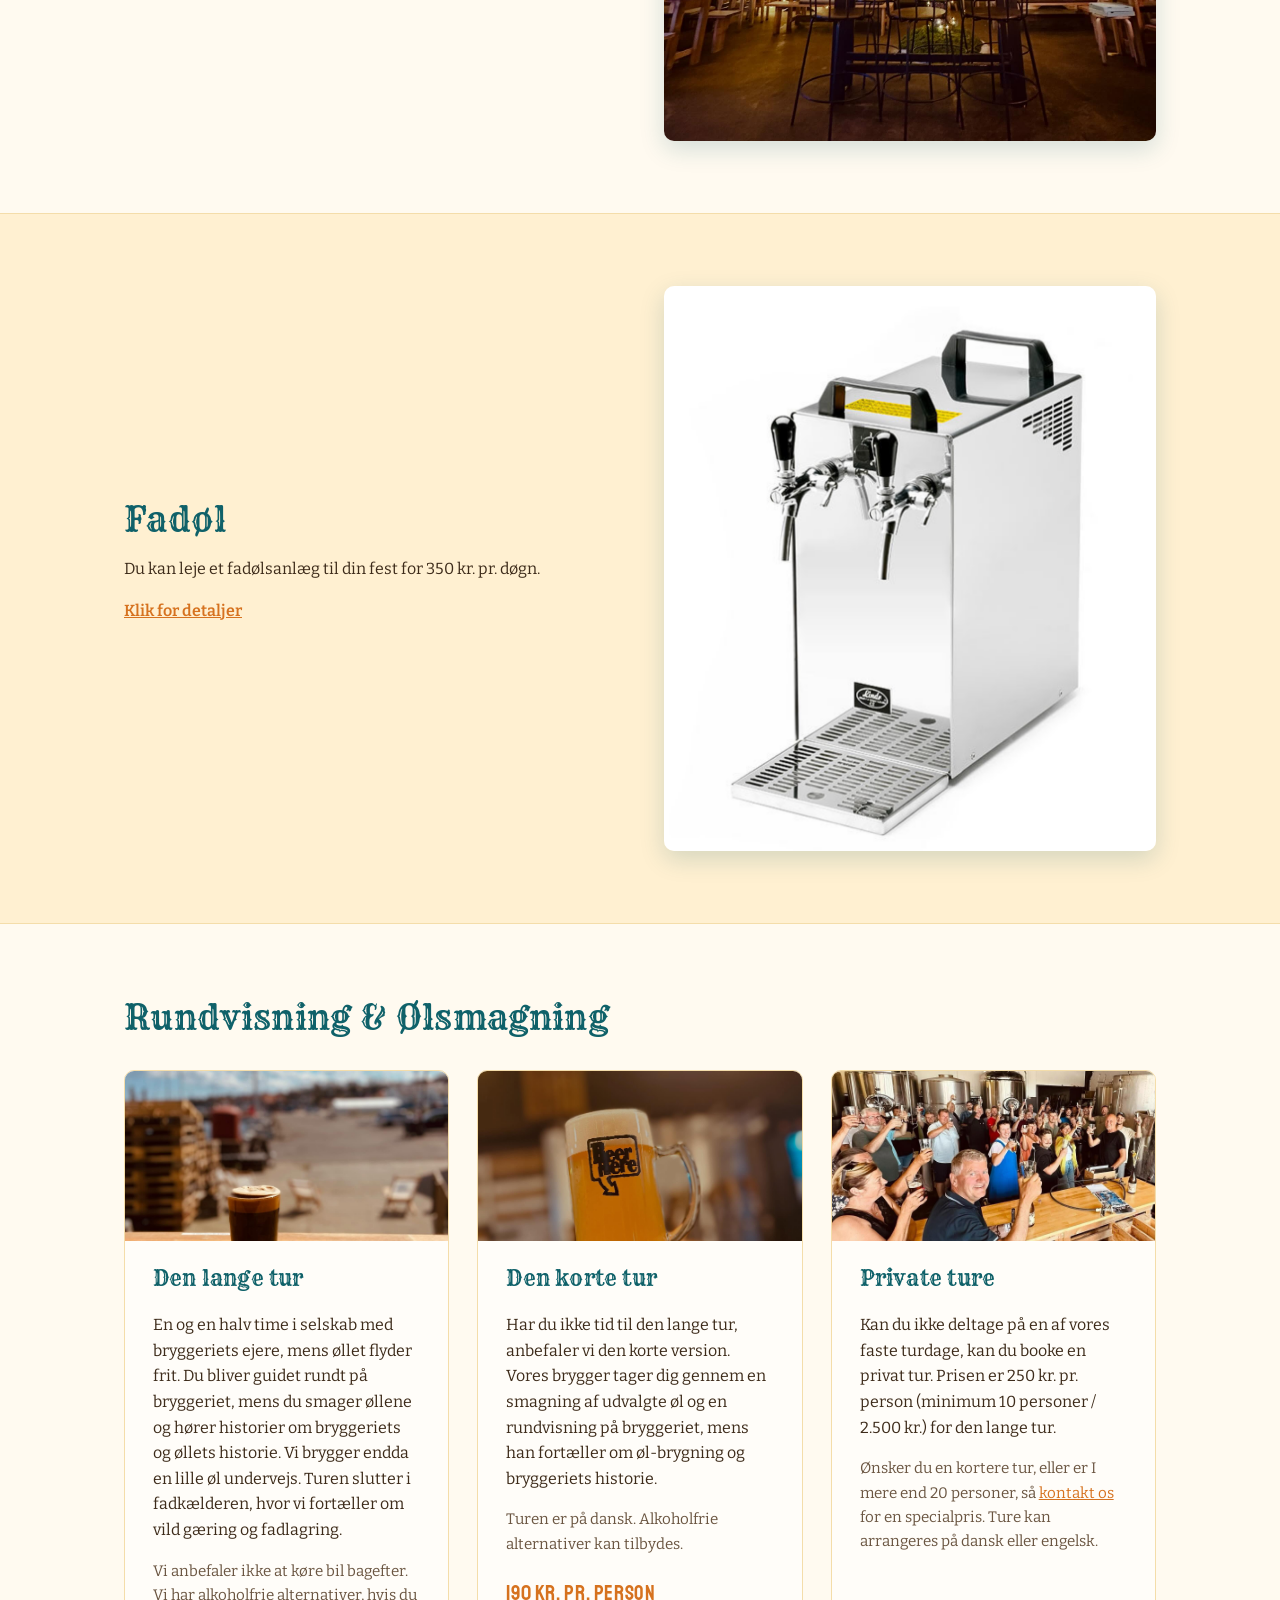
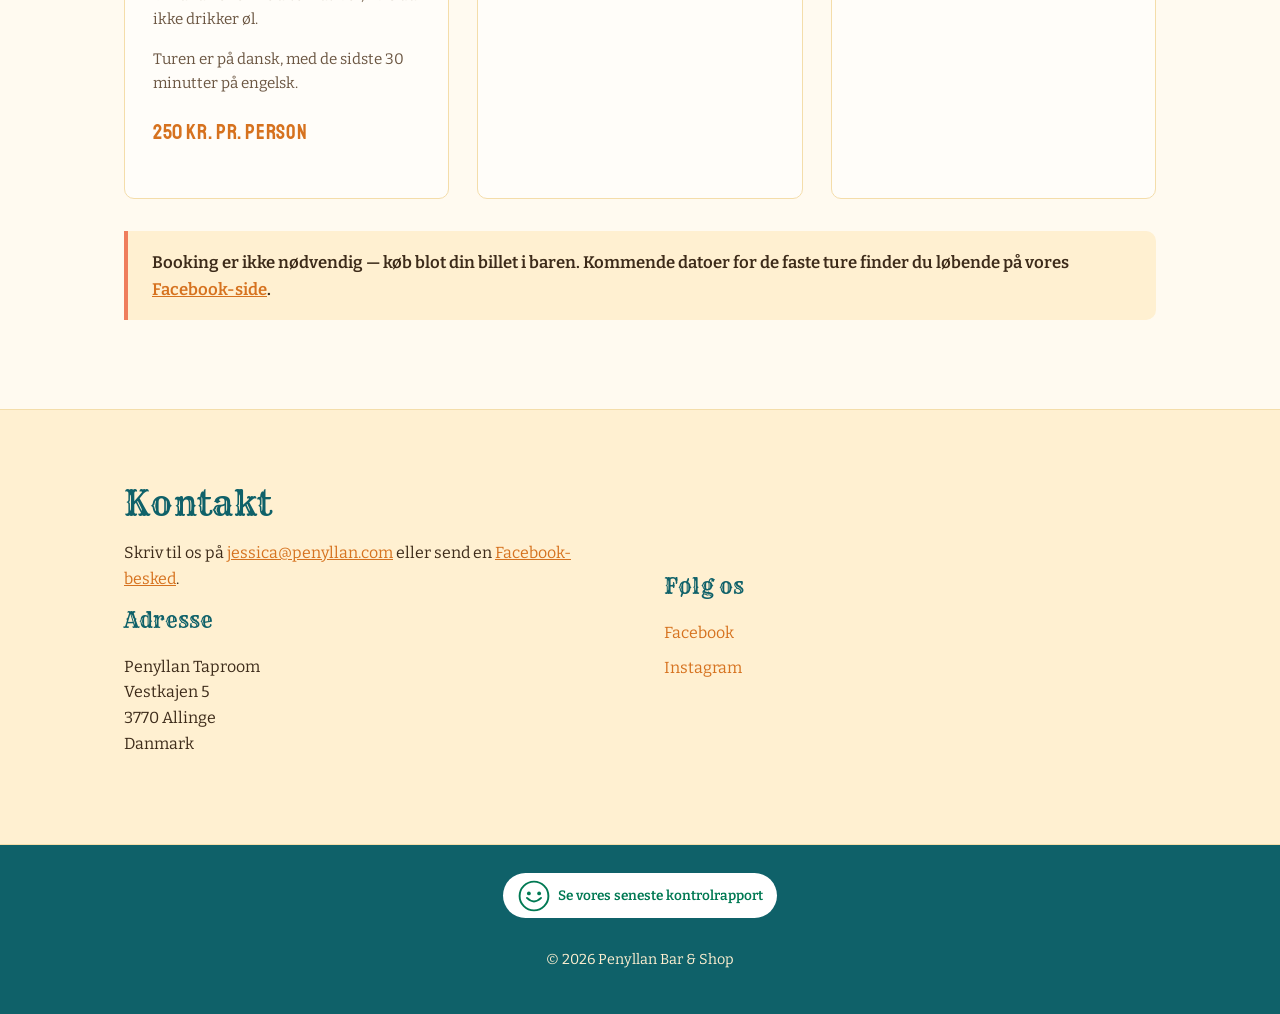
==== commit 878826fe: "Update site: styles, translations, index content" ====
--- a/index.html
+++ b/index.html
@@ -460,6 +460,15 @@
 
 <footer class="site-footer">
   <div class="container">
+    <a class="smiley-link" href="https://www.findsmiley.dk/1478247" target="_blank" rel="noopener" data-i18n-aria="footer.smileyAria" aria-label="Se vores seneste kontrolrapport hos Fødevarestyrelsen (Smiley-ordningen)">
+      <svg class="smiley-icon" viewBox="0 0 100 100" width="32" height="32" aria-hidden="true" focusable="false">
+        <circle cx="50" cy="50" r="45" fill="none" stroke="#007953" stroke-width="6"/>
+        <circle cx="34" cy="42" r="6" fill="#007953"/>
+        <circle cx="66" cy="42" r="6" fill="#007953"/>
+        <path d="M28 56 Q50 78 72 56" fill="none" stroke="#007953" stroke-width="6" stroke-linecap="round"/>
+      </svg>
+      <span data-i18n="footer.smileyText">Se vores seneste kontrolrapport</span>
+    </a>
     <p>&copy; 2026 Penyllan Bar &amp; Shop</p>
   </div>
 </footer>
--- a/styles.css
+++ b/styles.css
@@ -708,6 +708,28 @@
   font-size: 0.9rem;
 }
 
+.smiley-link {
+  display: inline-flex;
+  align-items: center;
+  gap: 0.5rem;
+  margin-bottom: 1rem;
+  padding: 0.4rem 0.9rem;
+  background: #fff;
+  border-radius: 999px;
+  color: #007953;
+  text-decoration: none;
+  font-weight: 600;
+  font-size: 0.85rem;
+}
+
+.smiley-link:hover {
+  text-decoration: underline;
+}
+
+.smiley-icon {
+  flex-shrink: 0;
+}
+
 /* Responsive */
 
 @media (max-width: 900px) {
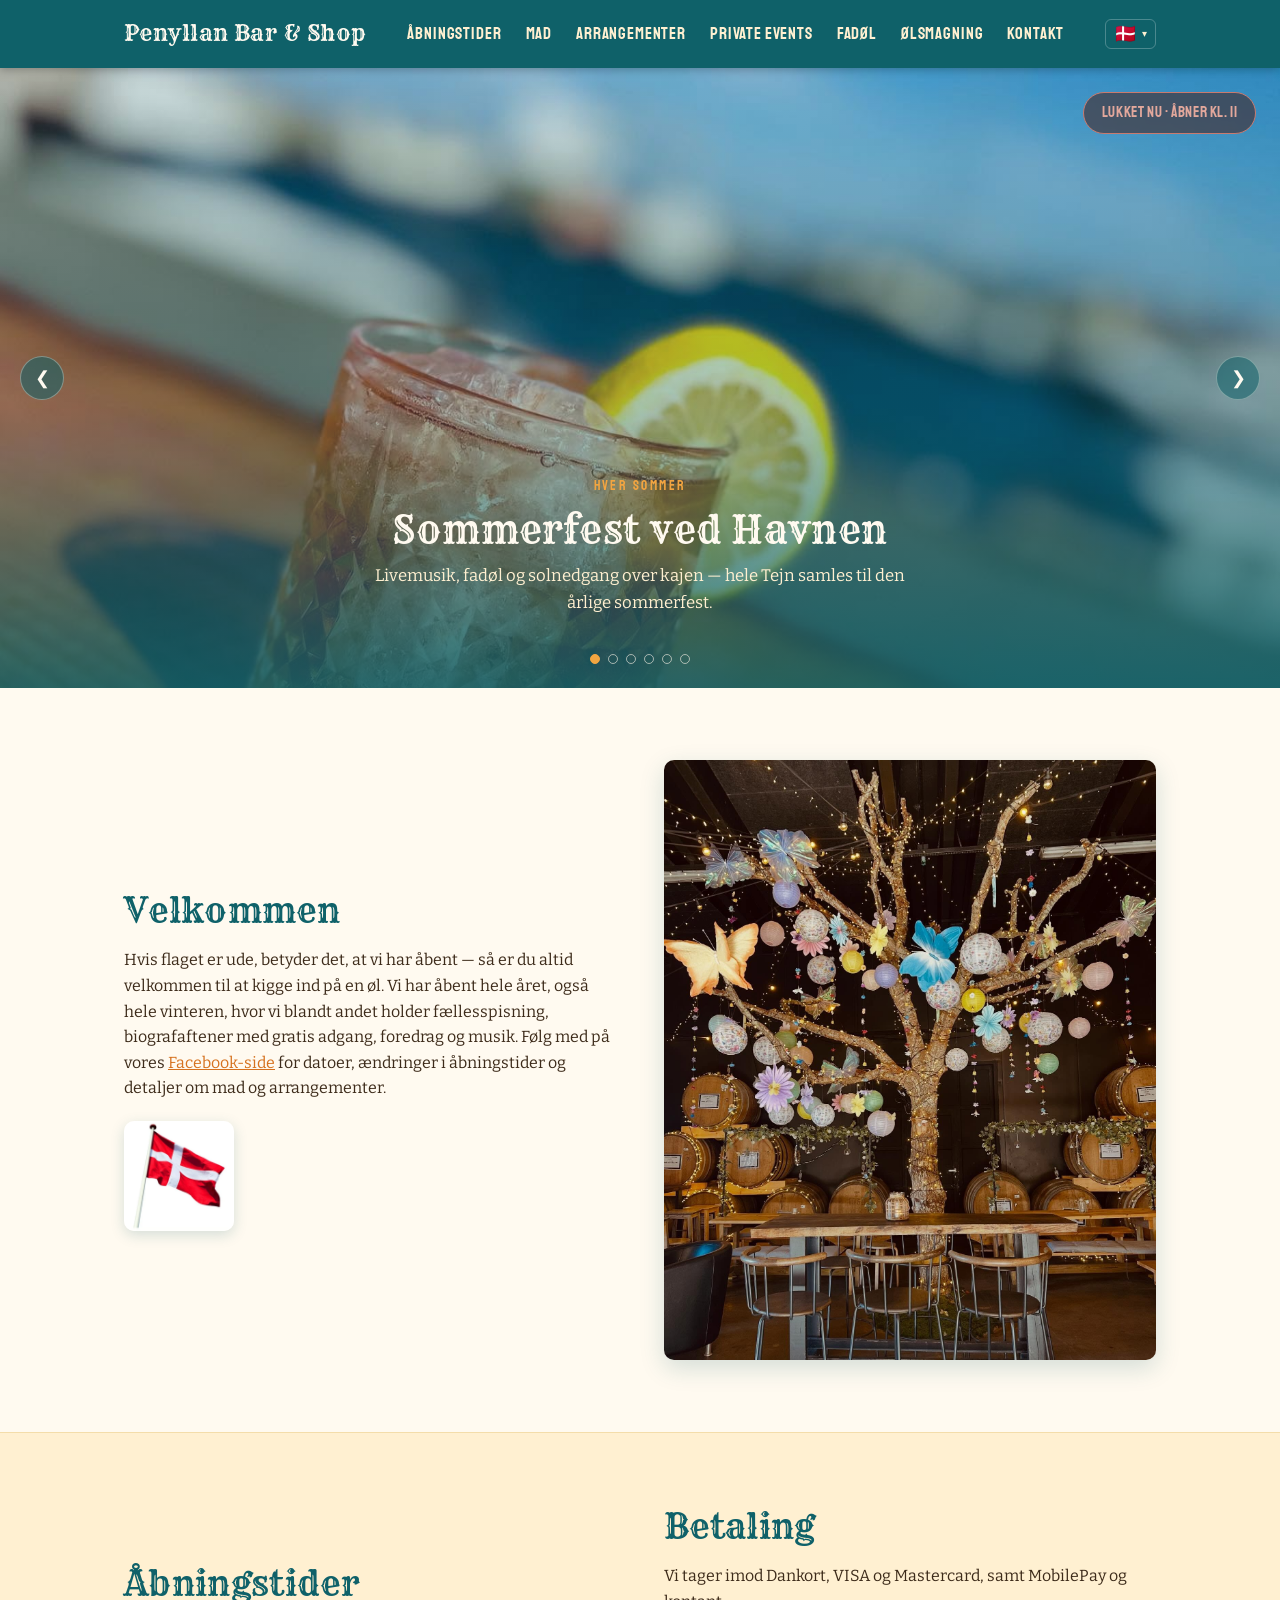
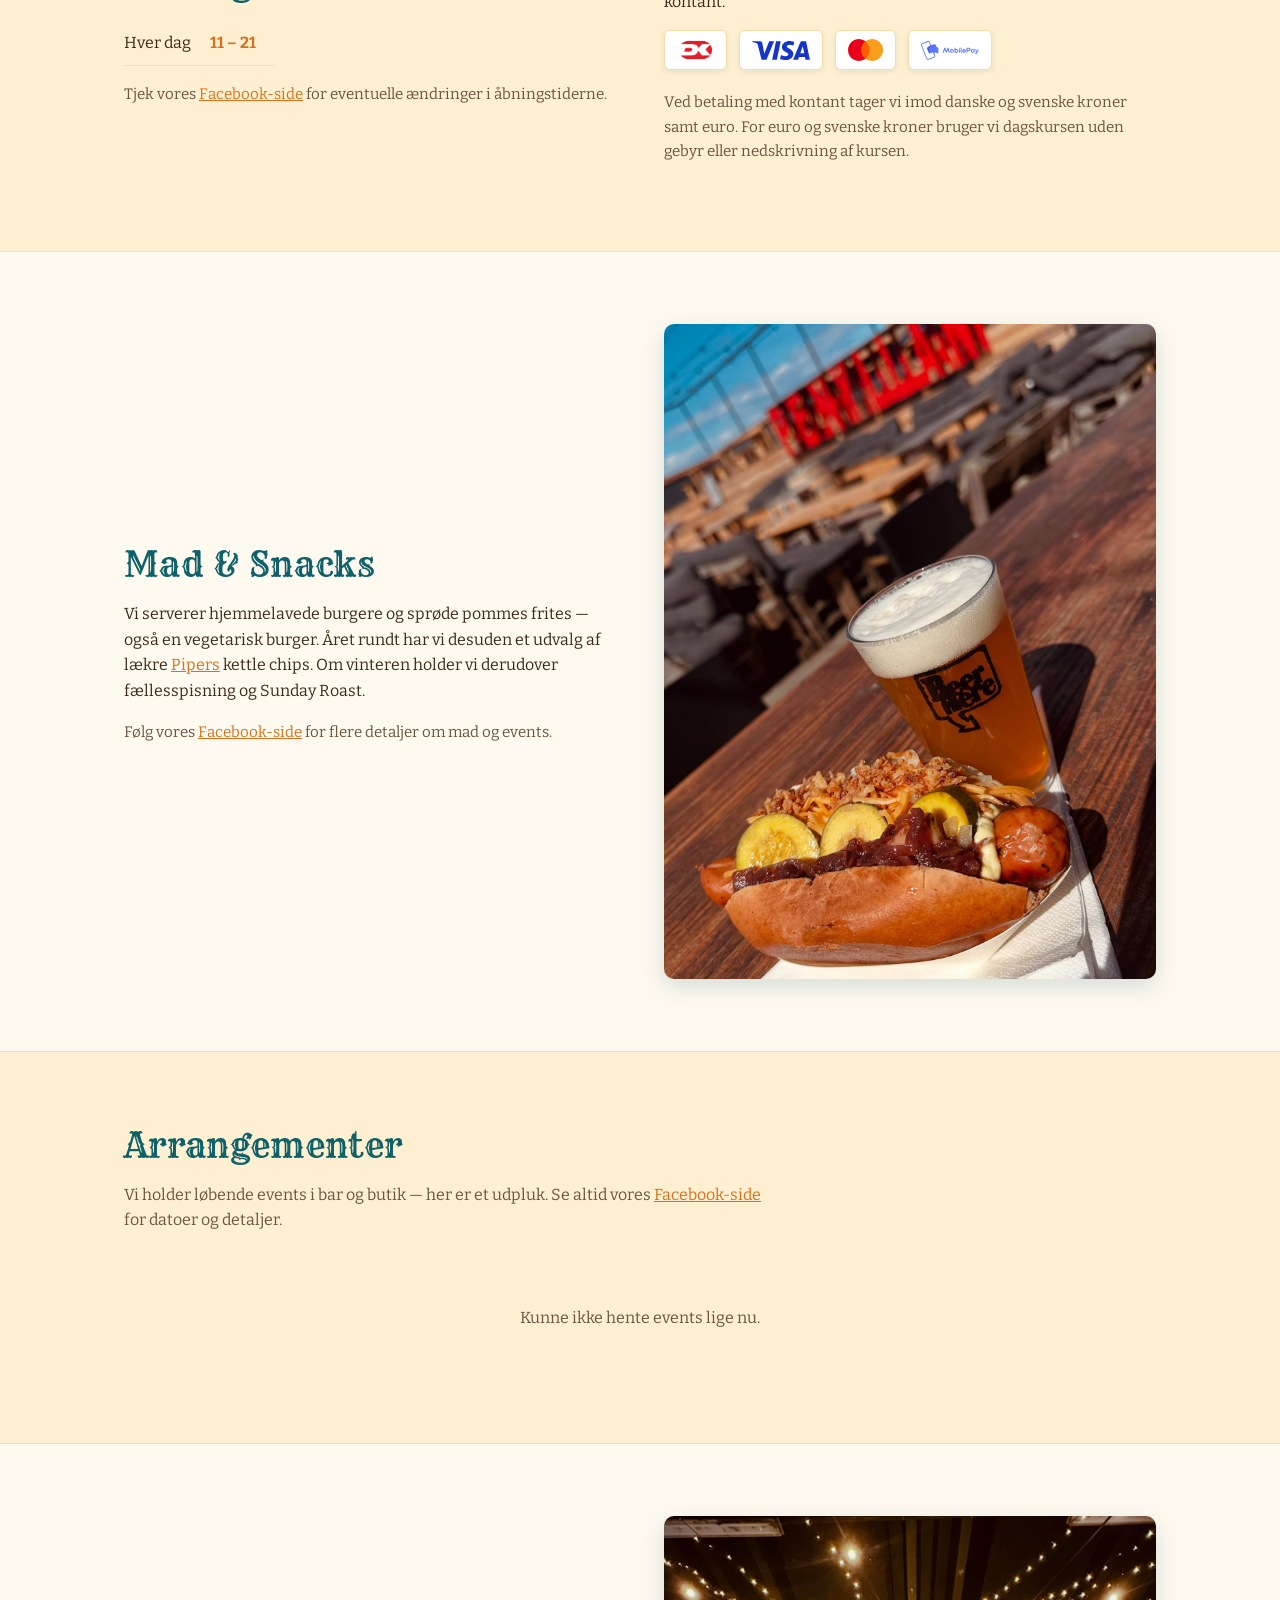
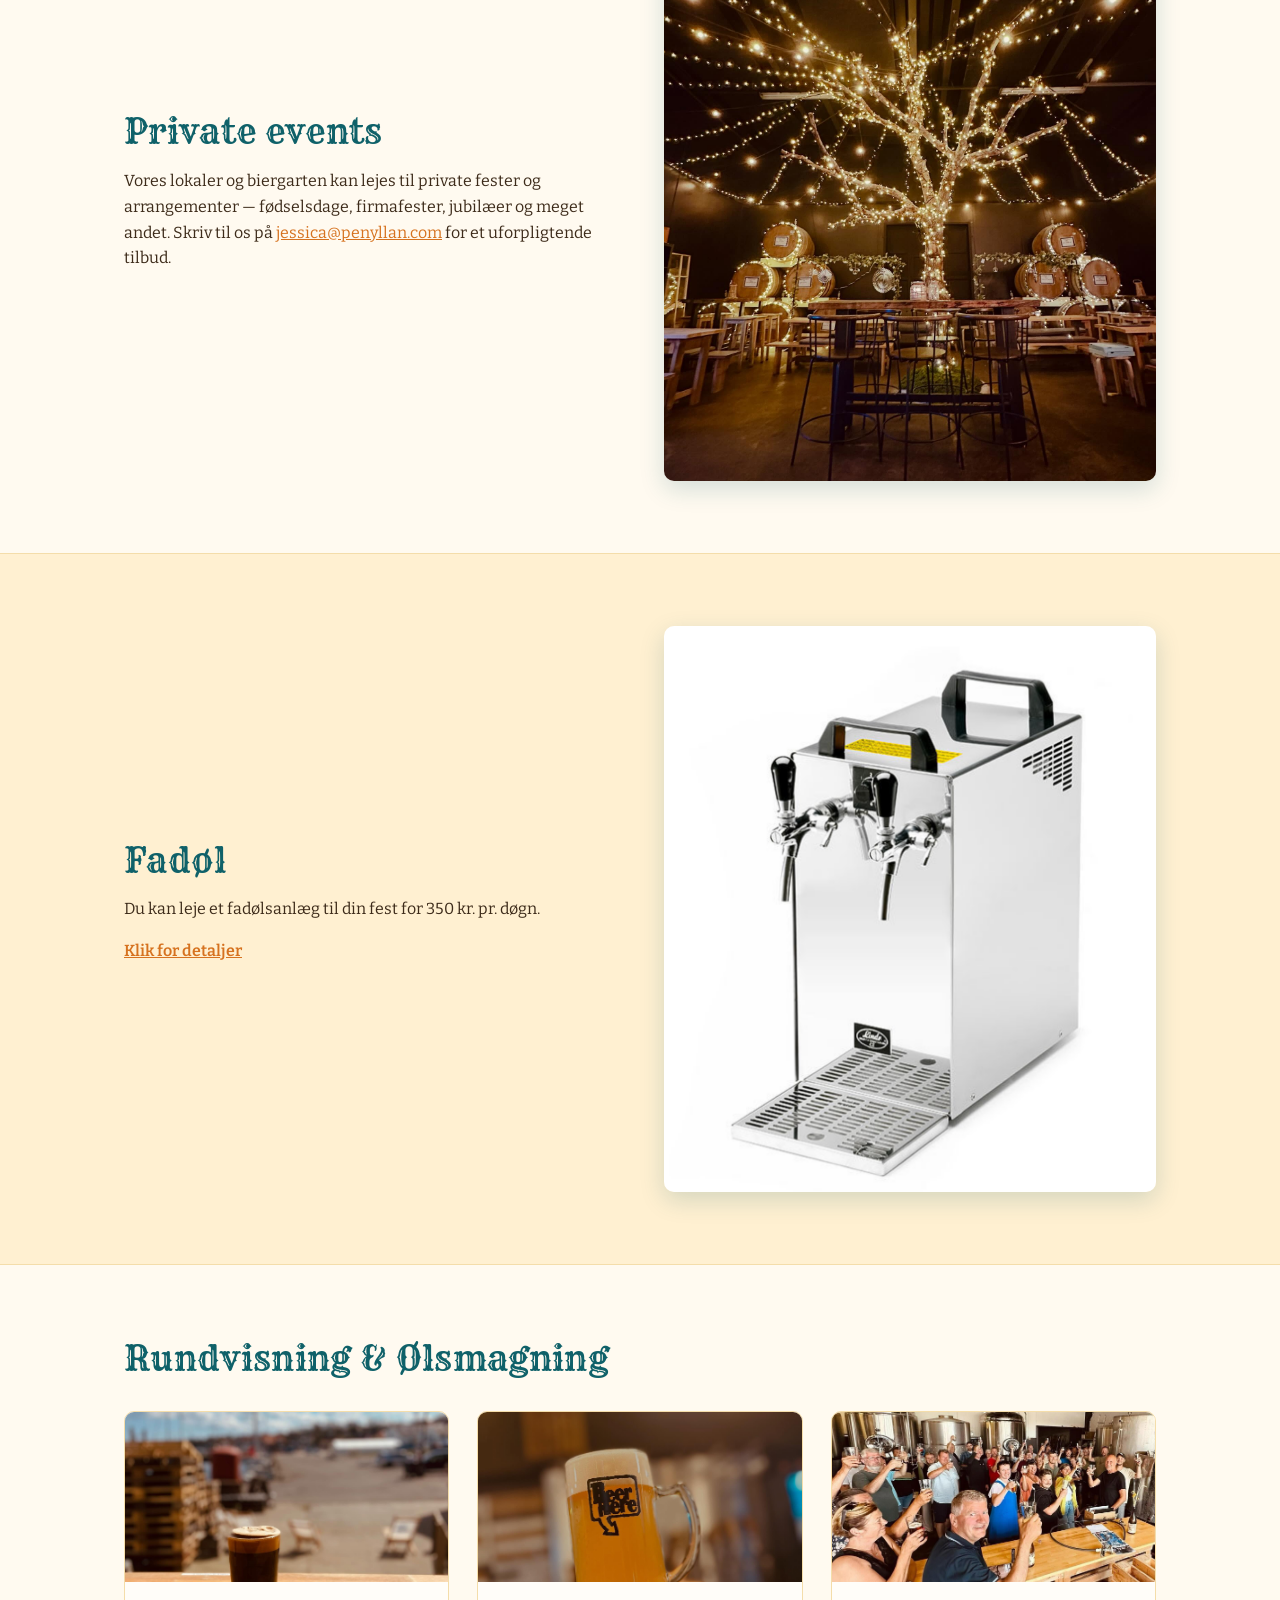
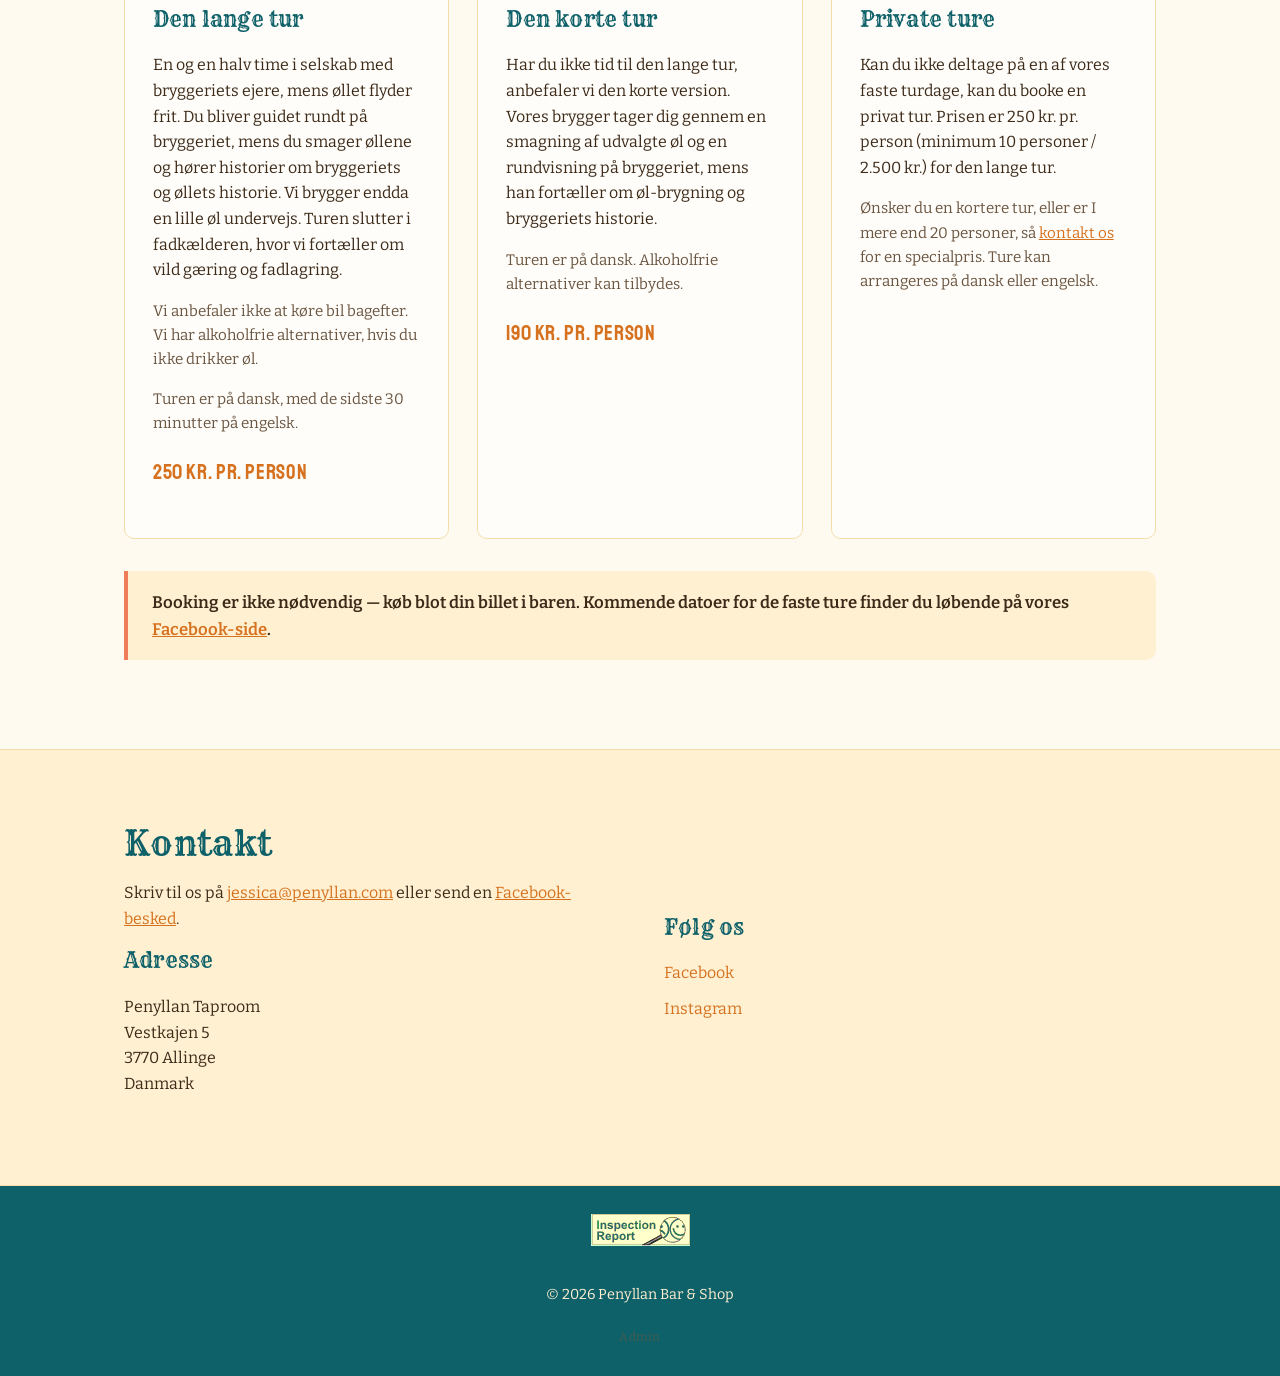
==== commit f07bc699: "Add admin & price-list pages, opening-hours/banner images, and site updates" ====
--- a/index.html
+++ b/index.html
@@ -147,7 +147,7 @@
         <h2 data-i18n="hours.title">Åbningstider</h2>
         <table class="hours-table">
           <tbody>
-            <tr><th data-i18n="hours.everyday">Alle dage</th><td>11 – 21</td></tr>
+            <tr><th data-i18n="hours.everyday">Hver dag</th><td>11 – 21</td></tr>
           </tbody>
         </table>
         <p class="note" data-i18n-html="hours.note">
@@ -201,108 +201,8 @@
         for datoer og detaljer.
       </p>
 
-      <div class="event-grid">
-        <article class="event-card">
-          <div class="event-image">
-            <img src="images/fredagsbar-traelys.jpg" alt="Hyggeligt aftenmiljø med tønder og lyskæder" data-i18n-alt="event1.alt">
-          </div>
-          <div class="event-body">
-            <p class="event-date" data-i18n="event1.date">Udvalgte fredage</p>
-            <h3 data-i18n="event1.title">Fredagsbar med Levende Musik</h3>
-            <p data-i18n="event1.text">Lokale musikere spiller i tapstuen, mens solen går ned over havnen.</p>
-          </div>
-        </article>
-
-        <article class="event-card">
-          <div class="event-image">
-            <img src="images/sommerfest-skaal.jpg" alt="Gæster skåler sammen i bryggeriet" data-i18n-alt="event2.alt">
-          </div>
-          <div class="event-body">
-            <p class="event-date" data-i18n="event2.date">Juli</p>
-            <h3 data-i18n="event2.title">Sommerfest ved Havnen</h3>
-            <p data-i18n="event2.text">Musik, mad og masser af fadøl på kajen — årets store sommerevent.</p>
-          </div>
-        </article>
-
-        <article class="event-card">
-          <div class="event-image">
-            <img src="images/oelfestival-pris.jpg" alt="Penyllan modtager Dansk Ølmærke 2026" data-i18n-alt="event3.alt">
-          </div>
-          <div class="event-body">
-            <p class="event-date" data-i18n="event3.date">August</p>
-            <h3 data-i18n="event3.title">Ølfestival</h3>
-            <p data-i18n="event3.text">Smag hele sortimentet på én dag, inklusive specialbryg fra fadkælderen.</p>
-          </div>
-        </article>
-
-        <article class="event-card">
-          <div class="event-image">
-            <img src="images/julefrokost-aaben-skilt.jpg" alt="Penyllan Bryggeri skilt i sne om aftenen" data-i18n-alt="event4.alt">
-          </div>
-          <div class="event-body">
-            <p class="event-date" data-i18n="event4.date">December</p>
-            <h3 data-i18n="event4.title">Julefrokost i Bryggeriet</h3>
-            <p data-i18n="event4.text">Hygge, glögg og julesnaps mellem bryggekedlerne.</p>
-          </div>
-        </article>
-
-        <article class="event-card">
-          <div class="event-image">
-            <img src="images/om-traepynt.jpg" alt="Pyntet træ med lyskæder i bryggeriet" data-i18n-alt="event5.alt">
-          </div>
-          <div class="event-body">
-            <p class="event-date" data-i18n="event5.date">April</p>
-            <h3 data-i18n="event5.title">Påskebryg & Rundvisning</h3>
-            <p data-i18n="event5.text">Sæsonens påskeøl smages sammen med en tur rundt i bryggeriet.</p>
-          </div>
-        </article>
-
-        <article class="event-card">
-          <div class="event-image">
-            <img src="images/oelfestival-stout.jpg" alt="Mørk øl på bord med udsigt over havnen" data-i18n-alt="event6.alt">
-          </div>
-          <div class="event-body">
-            <p class="event-date" data-i18n="event6.date">Løbende hele året</p>
-            <h3 data-i18n="event6.title">Ny Årgang på Fad</h3>
-            <p data-i18n="event6.text">Vi tapper løbende nye specialbryg — følg med på Facebook for hvad der lige nu står på hanerne.</p>
-          </div>
-        </article>
-
-        <article class="event-card">
-          <div class="event-image">
-            <img src="images/levende-musik-krus.jpg" alt="Ølkrus på tønde med lyskæder om aftenen" data-i18n-alt="event7.alt">
-          </div>
-          <div class="event-body">
-            <p class="event-date" data-i18n="event7.date">Oktober</p>
-            <h3 data-i18n="event7.title">Whisky & Øl Aften</h3>
-            <p data-i18n="event7.text">En hyggelig aften med smagning af fadlagrede specialøl og udvalgte whiskyer.</p>
-          </div>
-        </article>
-
-        <article class="event-card">
-          <div class="event-image">
-            <img src="images/nytaarsfest-baal.jpg" alt="Bålfad på terrassen ved havnen om aftenen" data-i18n-alt="event8.alt">
-          </div>
-          <div class="event-body">
-            <p class="event-date" data-i18n="event8.date">31. december</p>
-            <h3 data-i18n="event8.title">Nytårsbrag på Kajen</h3>
-            <p data-i18n="event8.text">Vi fejrer det nye år med bobler, bål og fyrværkeri over havnen.</p>
-          </div>
-        </article>
-
-        <article class="event-card">
-          <div class="event-image">
-            <img src="images/oktoberfest.jpg" alt="Oktoberfest-plakat med ølkrus, skum og kringler" data-i18n-alt="event9.alt">
-          </div>
-          <div class="event-body">
-            <p class="event-date" data-i18n="event9.date">26. september 2026</p>
-            <h3 data-i18n="event9.title">Oktoberfest</h3>
-            <p data-i18n="event9.text">Vi holder Penyllans tredje Oktoberfest! Glæd dig til en dag med festligt selskab, mættende tysk-inspireret mad og selvfølgelig vores helt egen Oktoberfest-øl.</p>
-            <p>
-              <button type="button" class="link-button" id="oktoberfest-details-btn" data-i18n="event9.linkText">Læs mere</button>
-            </p>
-          </div>
-        </article>
+      <div class="event-grid" id="event-grid" data-events-source="https://beerhere.dk/api/events">
+        <p class="event-status" data-i18n="events.loading">Indlæser events…</p>
       </div>
     </div>
   </section>
@@ -350,23 +250,11 @@
     </div>
   </div>
 
-  <div class="modal-overlay" id="oktoberfest-modal" hidden>
-    <div class="modal modal--wide" role="dialog" aria-modal="true" aria-labelledby="oktoberfest-modal-title">
-      <button type="button" class="modal-close" id="oktoberfest-modal-close" aria-label="Luk" data-i18n-aria="fadol.close">&times;</button>
-      <h3 id="oktoberfest-modal-title" data-i18n="event9.modalTitle">Oktoberfest</h3>
-      <div data-i18n-html="event9.modalText">
-        <p>🍻 Lørdag d. 26. september slår vi dørene op til Penyllans tredje Oktoberfest! Glæd dig til en dag med festligt selskab, mættende tysk-inspireret mad og selvfølgelig vores helt egen Oktoberfest-øl brygget til lejligheden.</p>
-        <p>☀️ Hvis vejret er godt, rykker vi festen ud i vores nye biergarten med udsigt over Østersøen. Er vejret imod os, fortsætter vi indenfor i baren, hvor der også serveres øl fra hanerne, vin, most, cocktails og sodavand.</p>
-        <p>🎶 Hele aftenen vil der være masser af tysk musik, god stemning og masser af skål og skrål!</p>
-        <p>🕔 Festen starter kl. 17 – og vi bliver ved, til vi løber tør for øl.</p>
-        <p><strong>🍽️ Menu:</strong></p>
-        <ul>
-          <li>🥨 En stor tallerken med "pretzel" saltkringle, en god ristet pølse og krydret sauerkraut — selvfølgelig med grov hjemmelavet sennep til.</li>
-          <li>🧀 Fra Gudhjem kommer Carraig Grilled Cheese med en speciallavet Oktoberfest-sandwich.</li>
-        </ul>
-        <p>🎉 Gratis adgang – kom og vær med til en aften, vi sent vil glemme!</p>
-        <p>🎁 <strong>Bonus:</strong> Til alle der kommer klædt i lederhosen eller dirndl skænker vi en hel Maß (1 liter) til prisen af en almindelig (0,4 liter) øl — eller en almindelig størrelse til prisen af en lille øl.</p>
-      </div>
+  <div class="modal-overlay" id="event-preview-modal" hidden>
+    <div class="modal modal--wide" role="dialog" aria-modal="true" aria-labelledby="event-preview-modal-title">
+      <button type="button" class="modal-close" id="event-preview-modal-close" aria-label="Luk" data-i18n-aria="fadol.close">&times;</button>
+      <h3 id="event-preview-modal-title"></h3>
+      <div id="event-preview-modal-body"></div>
     </div>
   </div>
 
@@ -461,15 +349,10 @@
 <footer class="site-footer">
   <div class="container">
     <a class="smiley-link" href="https://www.findsmiley.dk/1478247" target="_blank" rel="noopener" data-i18n-aria="footer.smileyAria" aria-label="Se vores seneste kontrolrapport hos Fødevarestyrelsen (Smiley-ordningen)">
-      <svg class="smiley-icon" viewBox="0 0 100 100" width="32" height="32" aria-hidden="true" focusable="false">
-        <circle cx="50" cy="50" r="45" fill="none" stroke="#007953" stroke-width="6"/>
-        <circle cx="34" cy="42" r="6" fill="#007953"/>
-        <circle cx="66" cy="42" r="6" fill="#007953"/>
-        <path d="M28 56 Q50 78 72 56" fill="none" stroke="#007953" stroke-width="6" stroke-linecap="round"/>
-      </svg>
-      <span data-i18n="footer.smileyText">Se vores seneste kontrolrapport</span>
+      <img class="smiley-icon" src="images/Banner_gul_eng_99x32.gif" width="99" height="32" alt="" data-i18n-alt="footer.smileyAria">
     </a>
     <p>&copy; 2026 Penyllan Bar &amp; Shop</p>
+    <a class="admin-link" href="admin.html">Admin</a>
   </div>
 </footer>
 
--- a/styles.css
+++ b/styles.css
@@ -552,6 +552,13 @@
   font-size: 0.92rem;
 }
 
+.event-status {
+  grid-column: 1 / -1;
+  text-align: center;
+  color: var(--ink-soft);
+  padding: 1.5rem 0;
+}
+
 /* Tours */
 
 .tour-grid {
@@ -709,25 +716,170 @@
 }
 
 .smiley-link {
-  display: inline-flex;
-  align-items: center;
-  gap: 0.5rem;
+  display: inline-block;
   margin-bottom: 1rem;
-  padding: 0.4rem 0.9rem;
-  background: #fff;
-  border-radius: 999px;
-  color: #007953;
-  text-decoration: none;
-  font-weight: 600;
-  font-size: 0.85rem;
-}
-
-.smiley-link:hover {
-  text-decoration: underline;
 }
 
 .smiley-icon {
   flex-shrink: 0;
+  display: block;
+  width: 99px;
+  height: 32px;
+}
+
+.admin-link {
+  display: inline-block;
+  margin-top: 0.5rem;
+  color: var(--ink-soft) !important;
+  font-size: 0.75rem;
+  letter-spacing: 0.05em;
+  text-decoration: none;
+  opacity: 0.6;
+}
+
+.admin-link:hover {
+  opacity: 1;
+  color: var(--cream-alt) !important;
+}
+
+/* Admin pages */
+
+.admin-page main {
+  min-height: 60vh;
+}
+
+.admin-list {
+  list-style: none;
+  margin: 2rem 0 0;
+  padding: 0;
+  display: grid;
+  gap: 1rem;
+  max-width: 480px;
+}
+
+.admin-list li {
+  border: 1px solid var(--line);
+  border-radius: var(--radius);
+  background: var(--cream-alt);
+}
+
+.admin-list a {
+  display: block;
+  padding: 1.1rem 1.4rem;
+  text-decoration: none;
+  color: var(--ink) !important;
+  font-family: "Staatliches", sans-serif;
+  font-size: 1.15rem;
+  letter-spacing: 0.02em;
+}
+
+.admin-list a span {
+  display: block;
+  font-family: "Bitter", Georgia, serif;
+  font-size: 0.85rem;
+  letter-spacing: normal;
+  color: var(--ink-soft);
+  margin-top: 0.2rem;
+  text-transform: none;
+}
+
+.admin-list a:hover {
+  color: var(--amber-dark) !important;
+}
+
+.back-link {
+  display: inline-block;
+  margin-bottom: 1.5rem;
+  font-family: "Staatliches", sans-serif;
+  letter-spacing: 0.03em;
+  text-decoration: none;
+}
+
+/* Price list */
+
+.pricelist-actions {
+  display: flex;
+  gap: 0.75rem;
+  margin: 1.5rem 0 2.5rem;
+}
+
+.btn {
+  font-family: "Staatliches", sans-serif;
+  letter-spacing: 0.04em;
+  background: var(--wood-darker);
+  color: var(--cream) !important;
+  border: none;
+  border-radius: var(--radius);
+  padding: 0.7rem 1.4rem;
+  font-size: 1rem;
+  cursor: pointer;
+  text-decoration: none;
+  display: inline-block;
+}
+
+.btn:hover {
+  background: var(--wood-dark);
+  color: var(--cream) !important;
+}
+
+.pricelist-group {
+  margin-bottom: 2.25rem;
+  break-inside: avoid;
+}
+
+.pricelist-group h2 {
+  font-size: 1.5rem;
+  border-bottom: 2px solid var(--amber);
+  padding-bottom: 0.4rem;
+  margin-bottom: 0.75rem;
+  display: flex;
+  align-items: baseline;
+  gap: 0.5rem;
+}
+
+.pricelist-group h2 .kr {
+  font-family: "Staatliches", sans-serif;
+  color: var(--amber-dark);
+}
+
+.pricelist-group ul {
+  list-style: none;
+  margin: 0;
+  padding: 0;
+  columns: 2;
+  column-gap: 2.5rem;
+}
+
+.pricelist-group li {
+  padding: 0.35rem 0;
+  font-size: 1.1rem;
+  break-inside: avoid;
+}
+
+.pricelist-note {
+  color: var(--ink-soft);
+  font-size: 0.9rem;
+  margin-top: 3rem;
+  border-top: 1px solid var(--line);
+  padding-top: 1rem;
+}
+
+@media print {
+  .site-header, .site-footer, .back-link, .pricelist-actions {
+    display: none !important;
+  }
+
+  body {
+    background: #fff;
+  }
+
+  .pricelist-group ul {
+    columns: 2;
+  }
+
+  a[href]::after {
+    content: none !important;
+  }
 }
 
 /* Responsive */
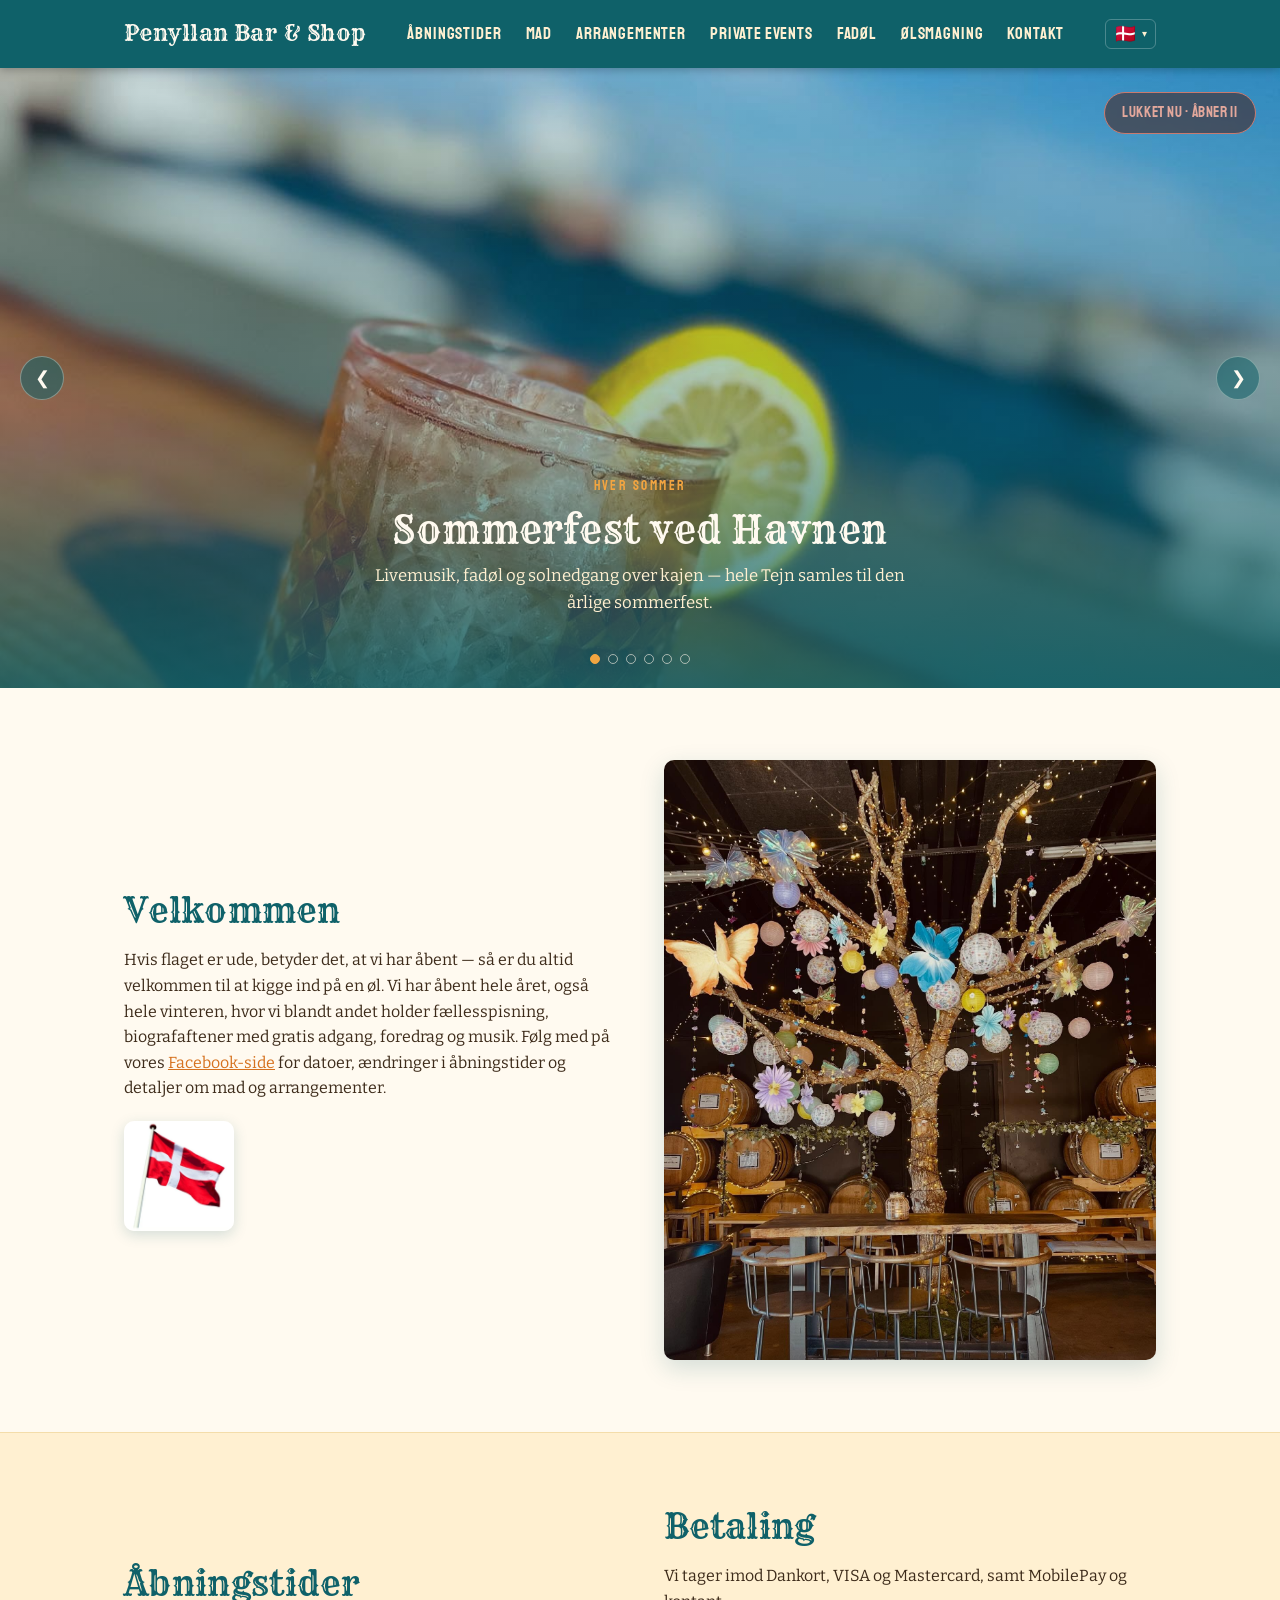
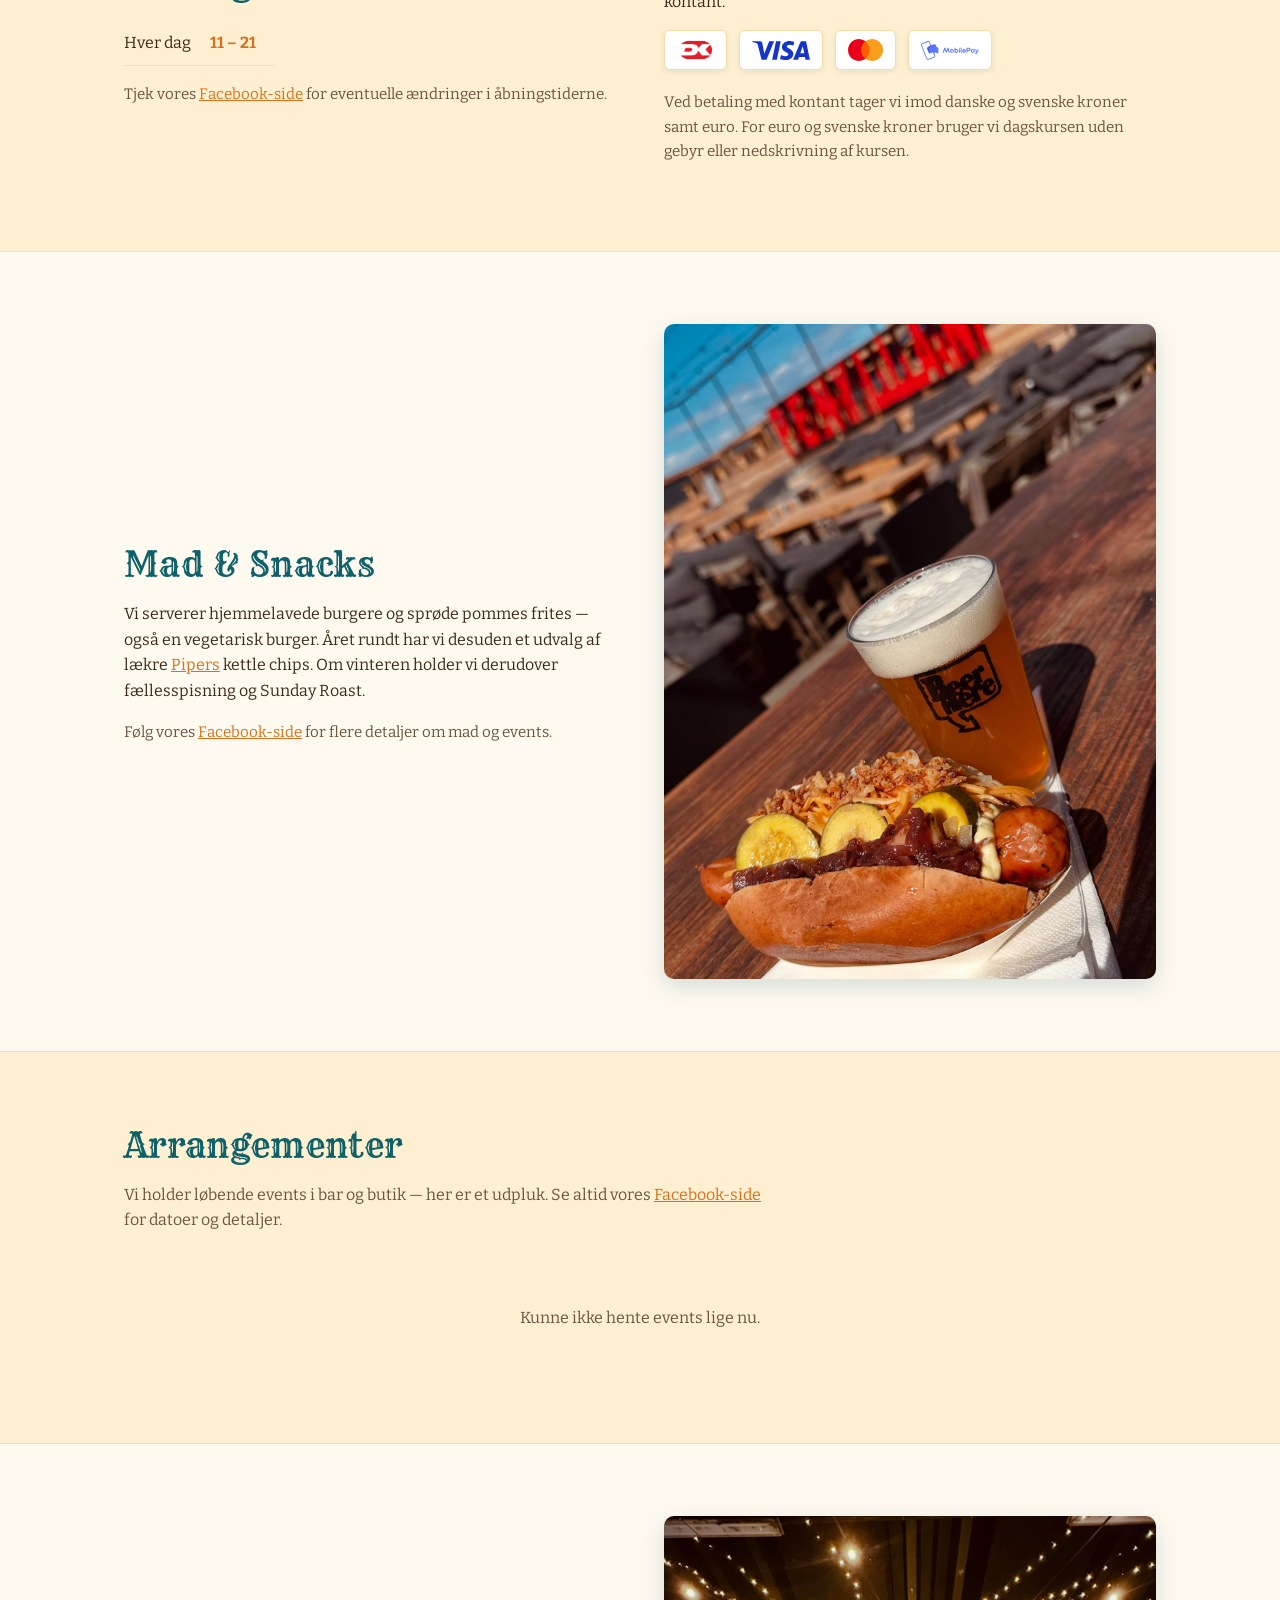
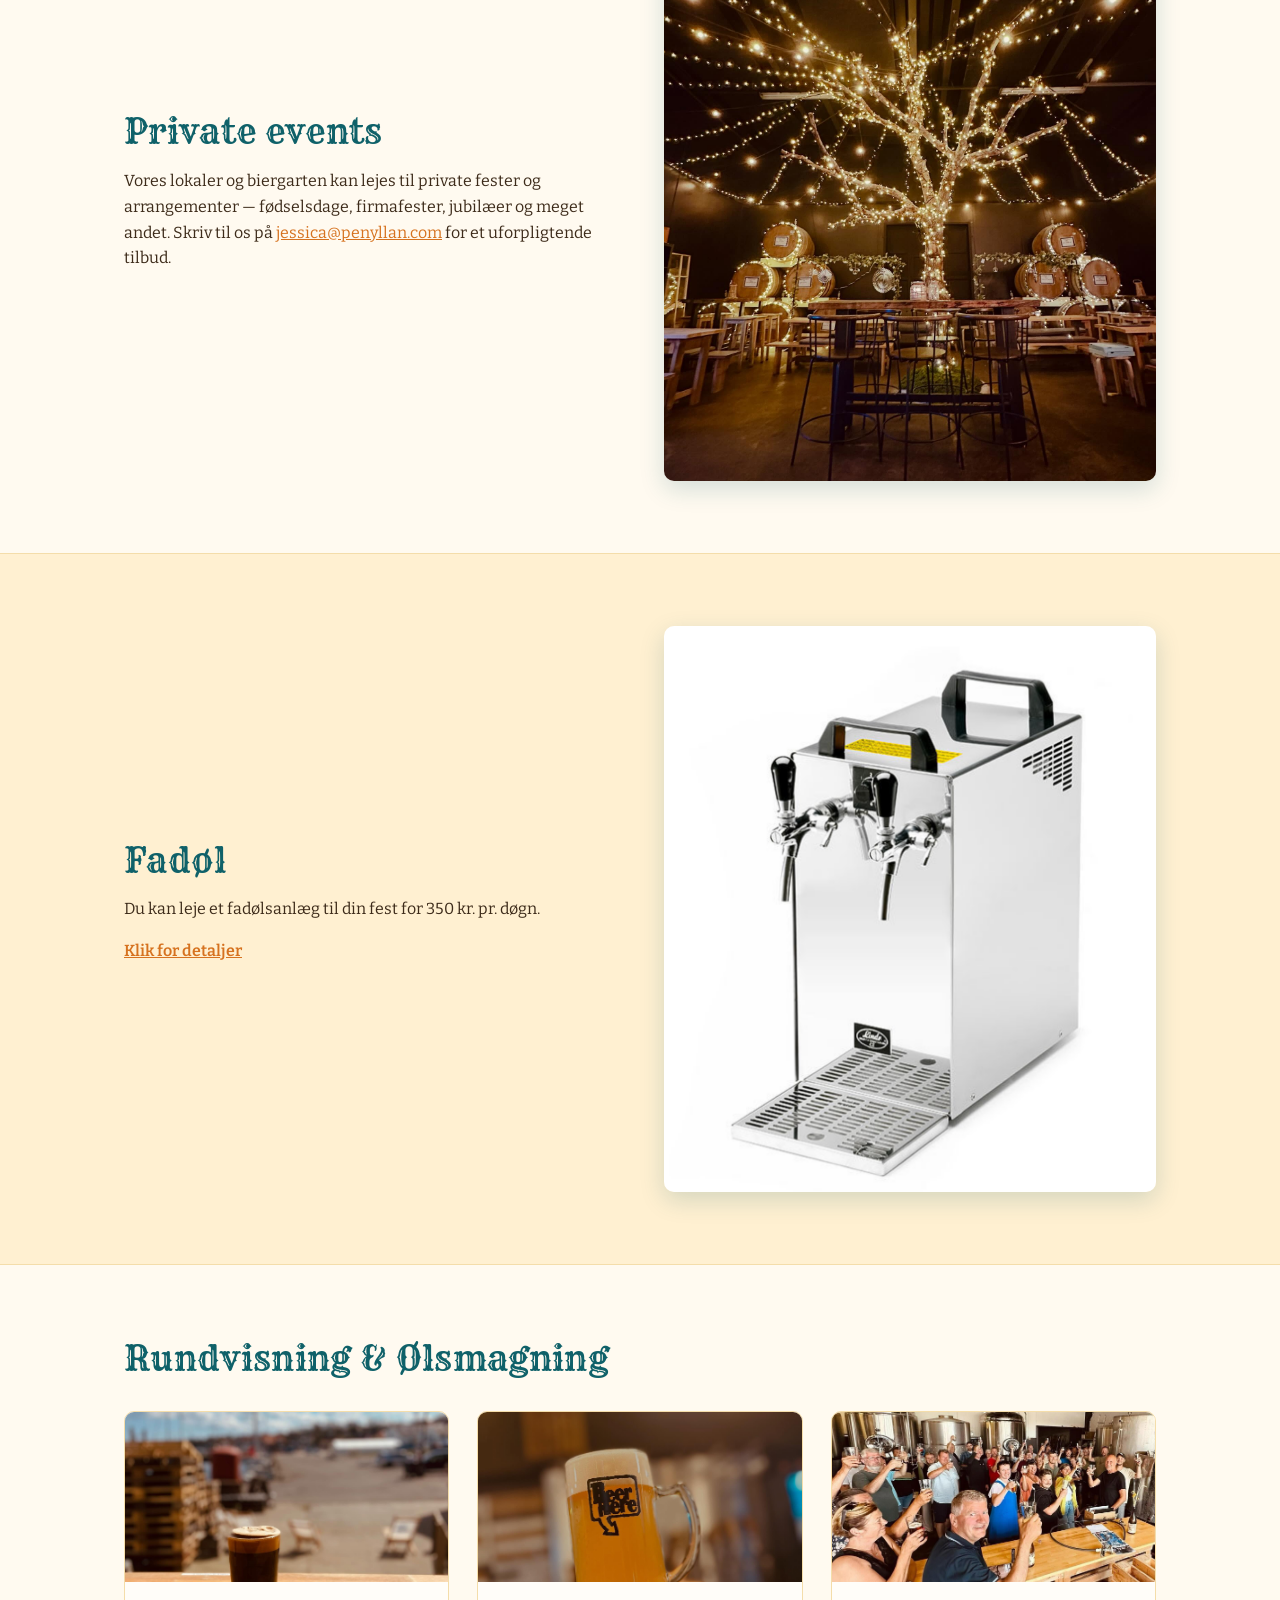
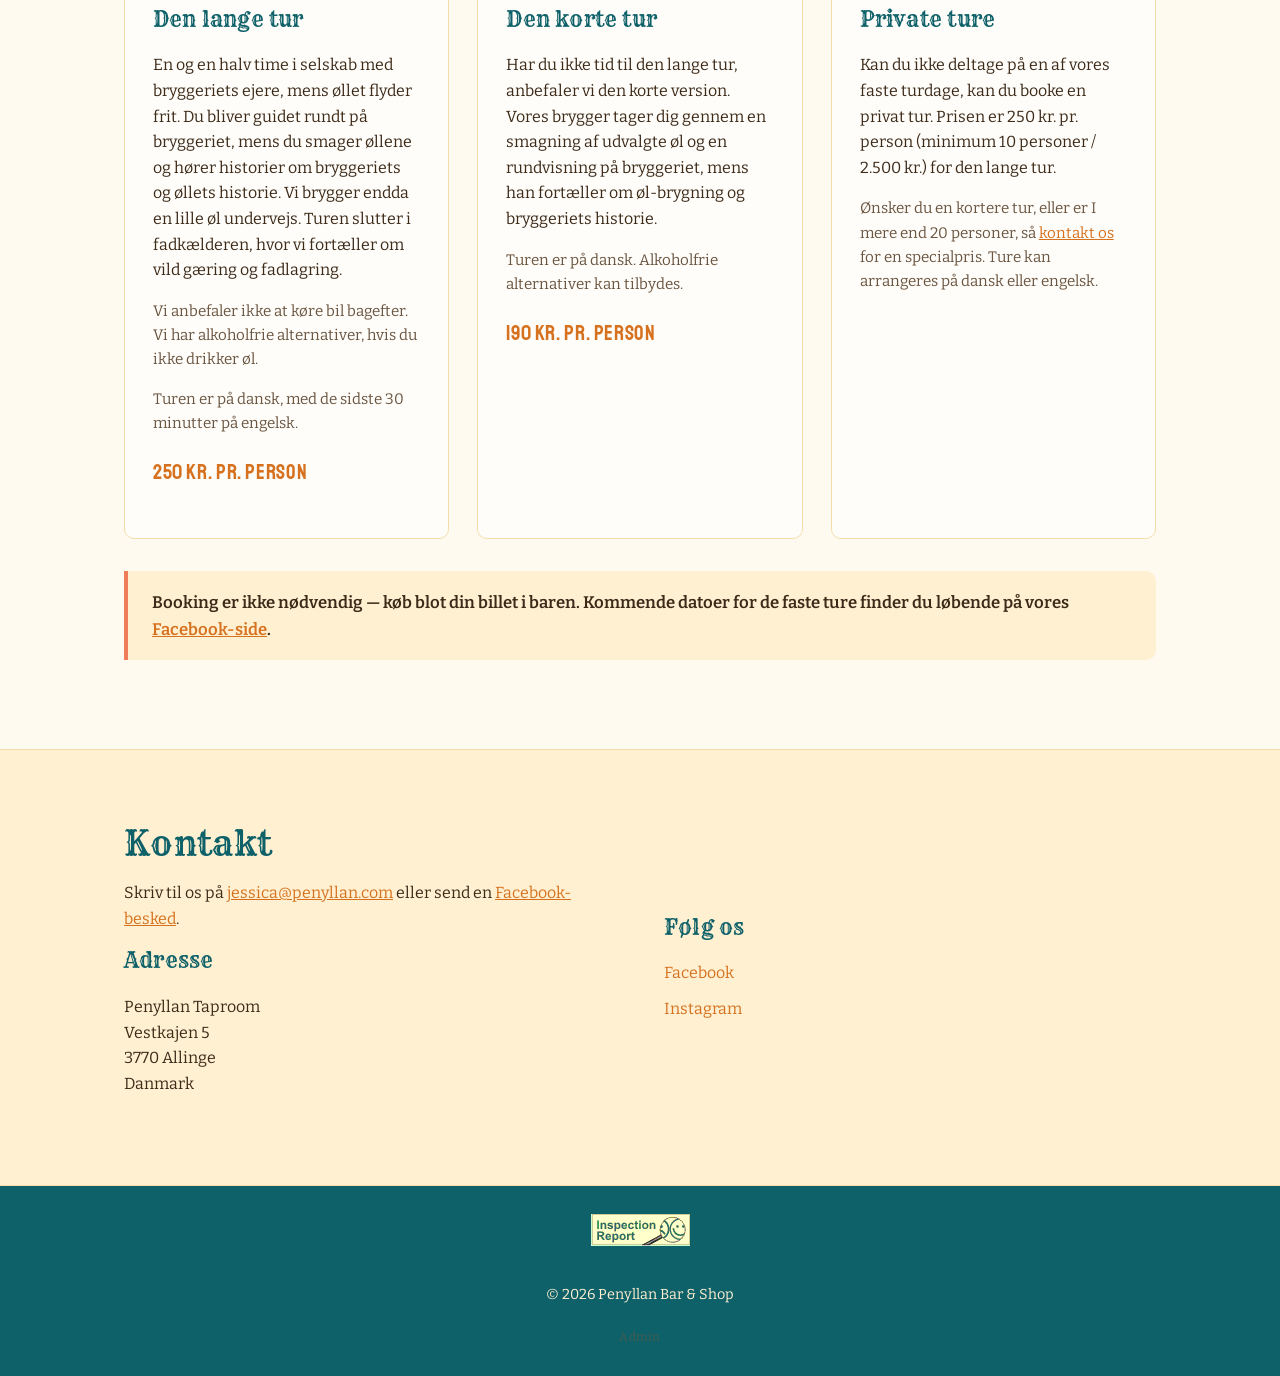
==== commit b368c874: "Åbningstider: hent automatisk fra Google (via /api/opening-hours) med manuel override - Frontend: åb" ====
--- a/index.html
+++ b/index.html
@@ -145,7 +145,7 @@
     <div class="container two-col">
       <div>
         <h2 data-i18n="hours.title">Åbningstider</h2>
-        <table class="hours-table">
+        <table class="hours-table" data-hours-source="https://beerhere.dk/api/opening-hours" data-hours-override="opening-hours-override.json">
           <tbody>
             <tr><th data-i18n="hours.everyday">Hver dag</th><td>11 – 21</td></tr>
           </tbody>
--- a/styles.css
+++ b/styles.css
@@ -545,6 +545,11 @@
 
 .event-body h3 {
   margin-bottom: 0.5rem;
+  /* Lange ord (fx "Bryggerirundvisning") skal ombrydes i stedet for at blive
+     klippet af kortets overflow: hidden. */
+  overflow-wrap: break-word;
+  word-break: break-word;
+  hyphens: auto;
 }
 
 .event-body p:last-child {
